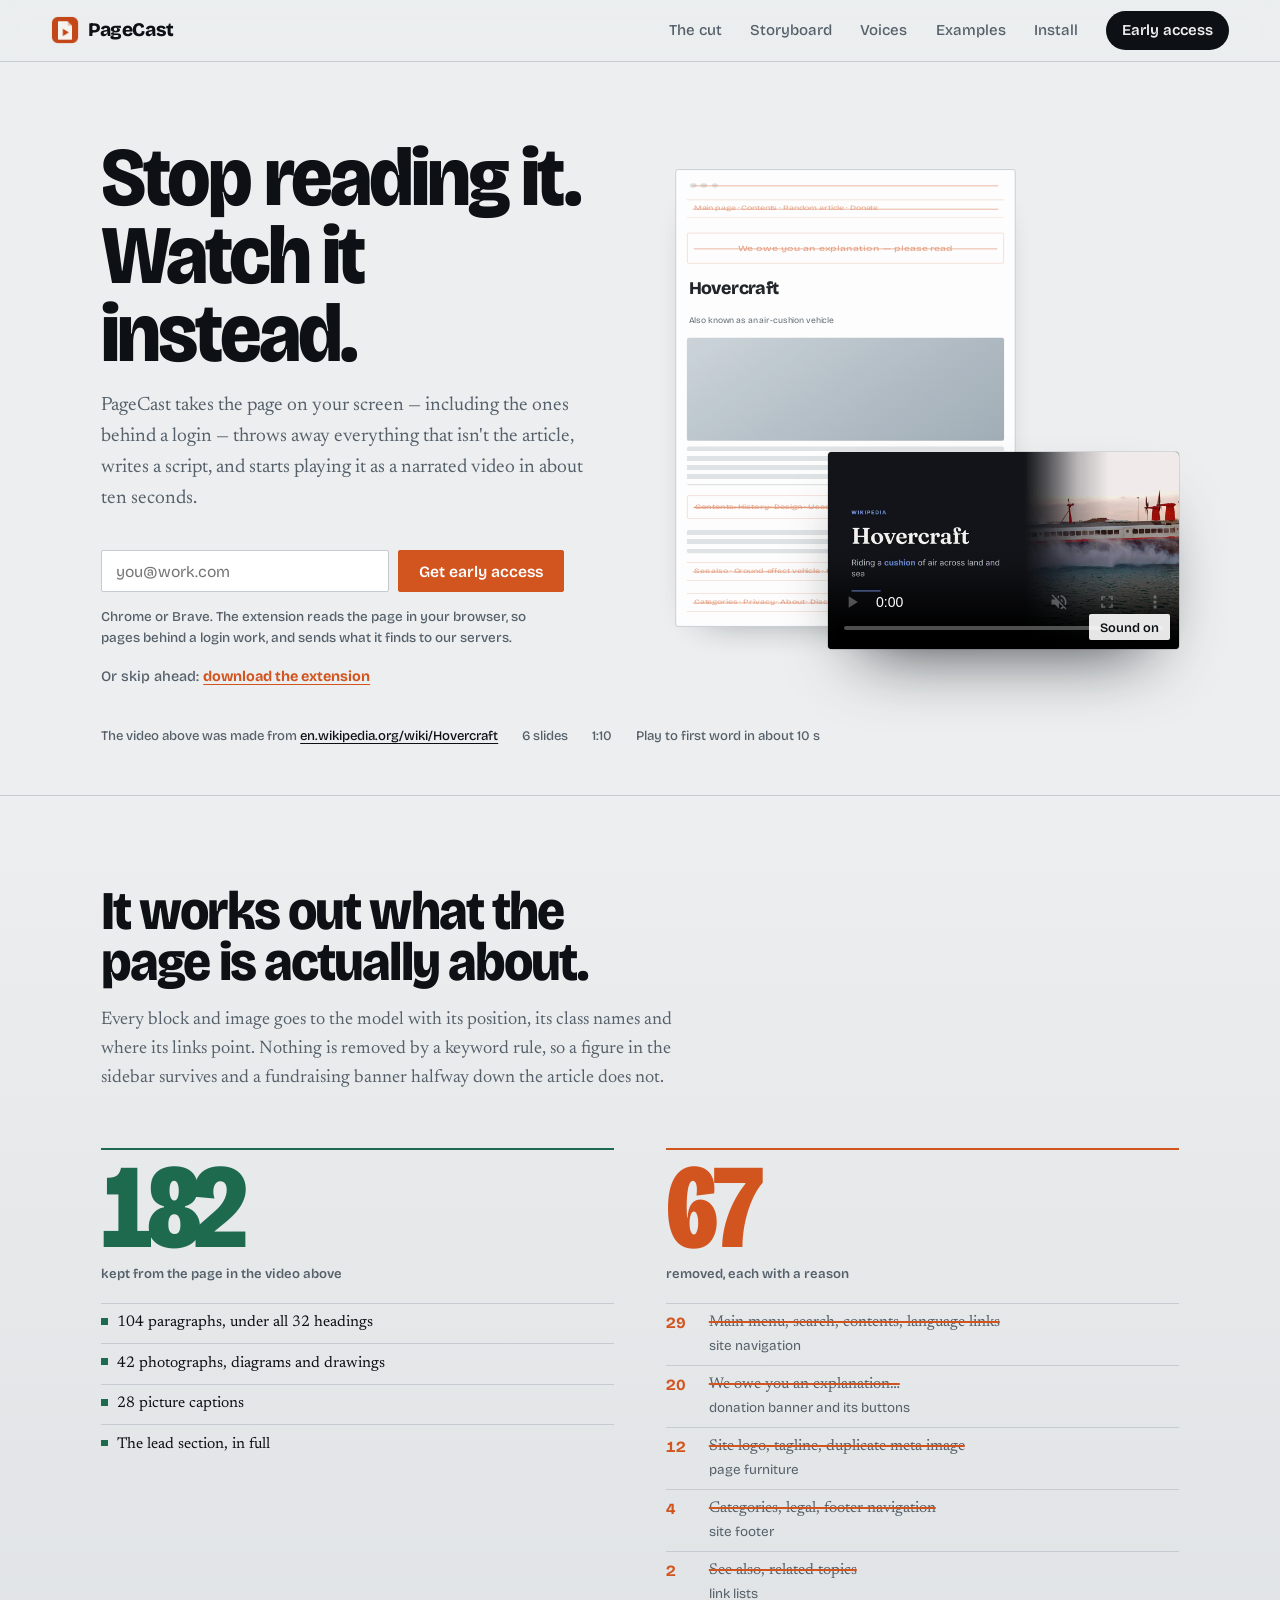
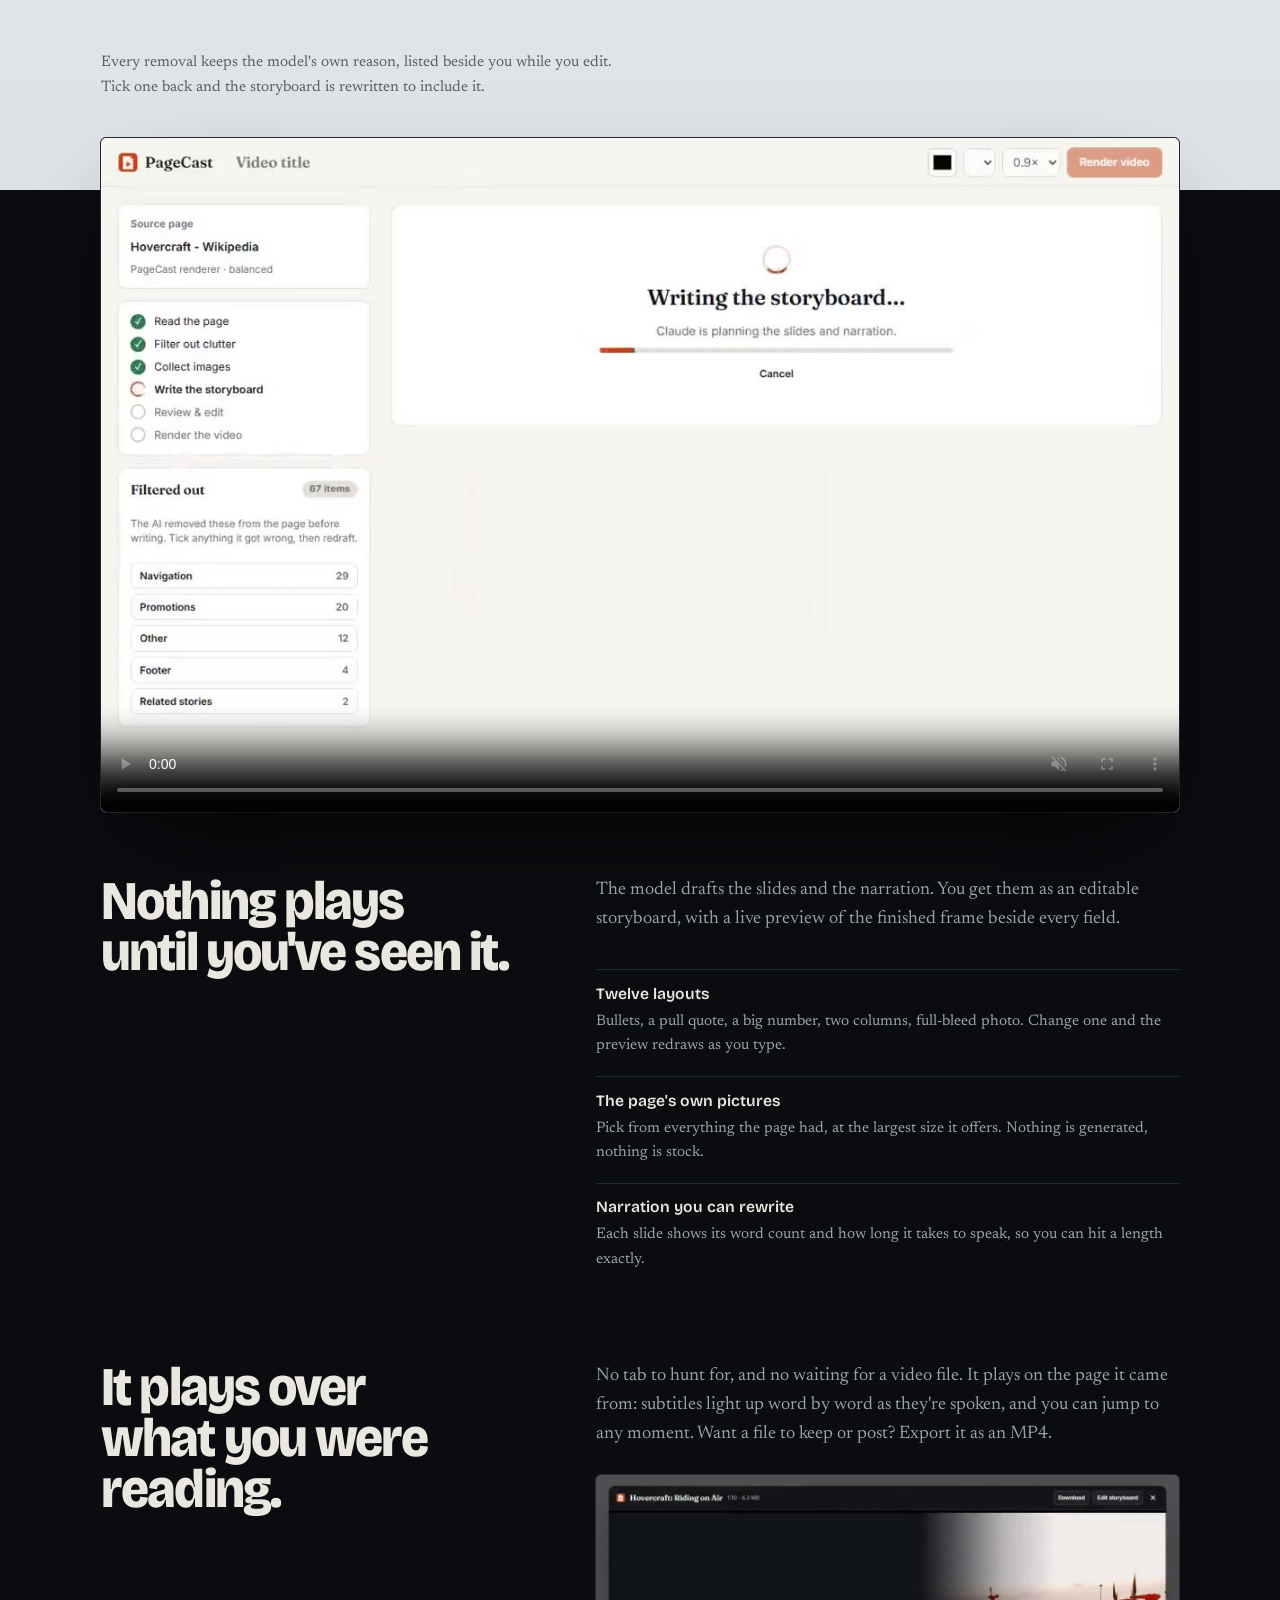
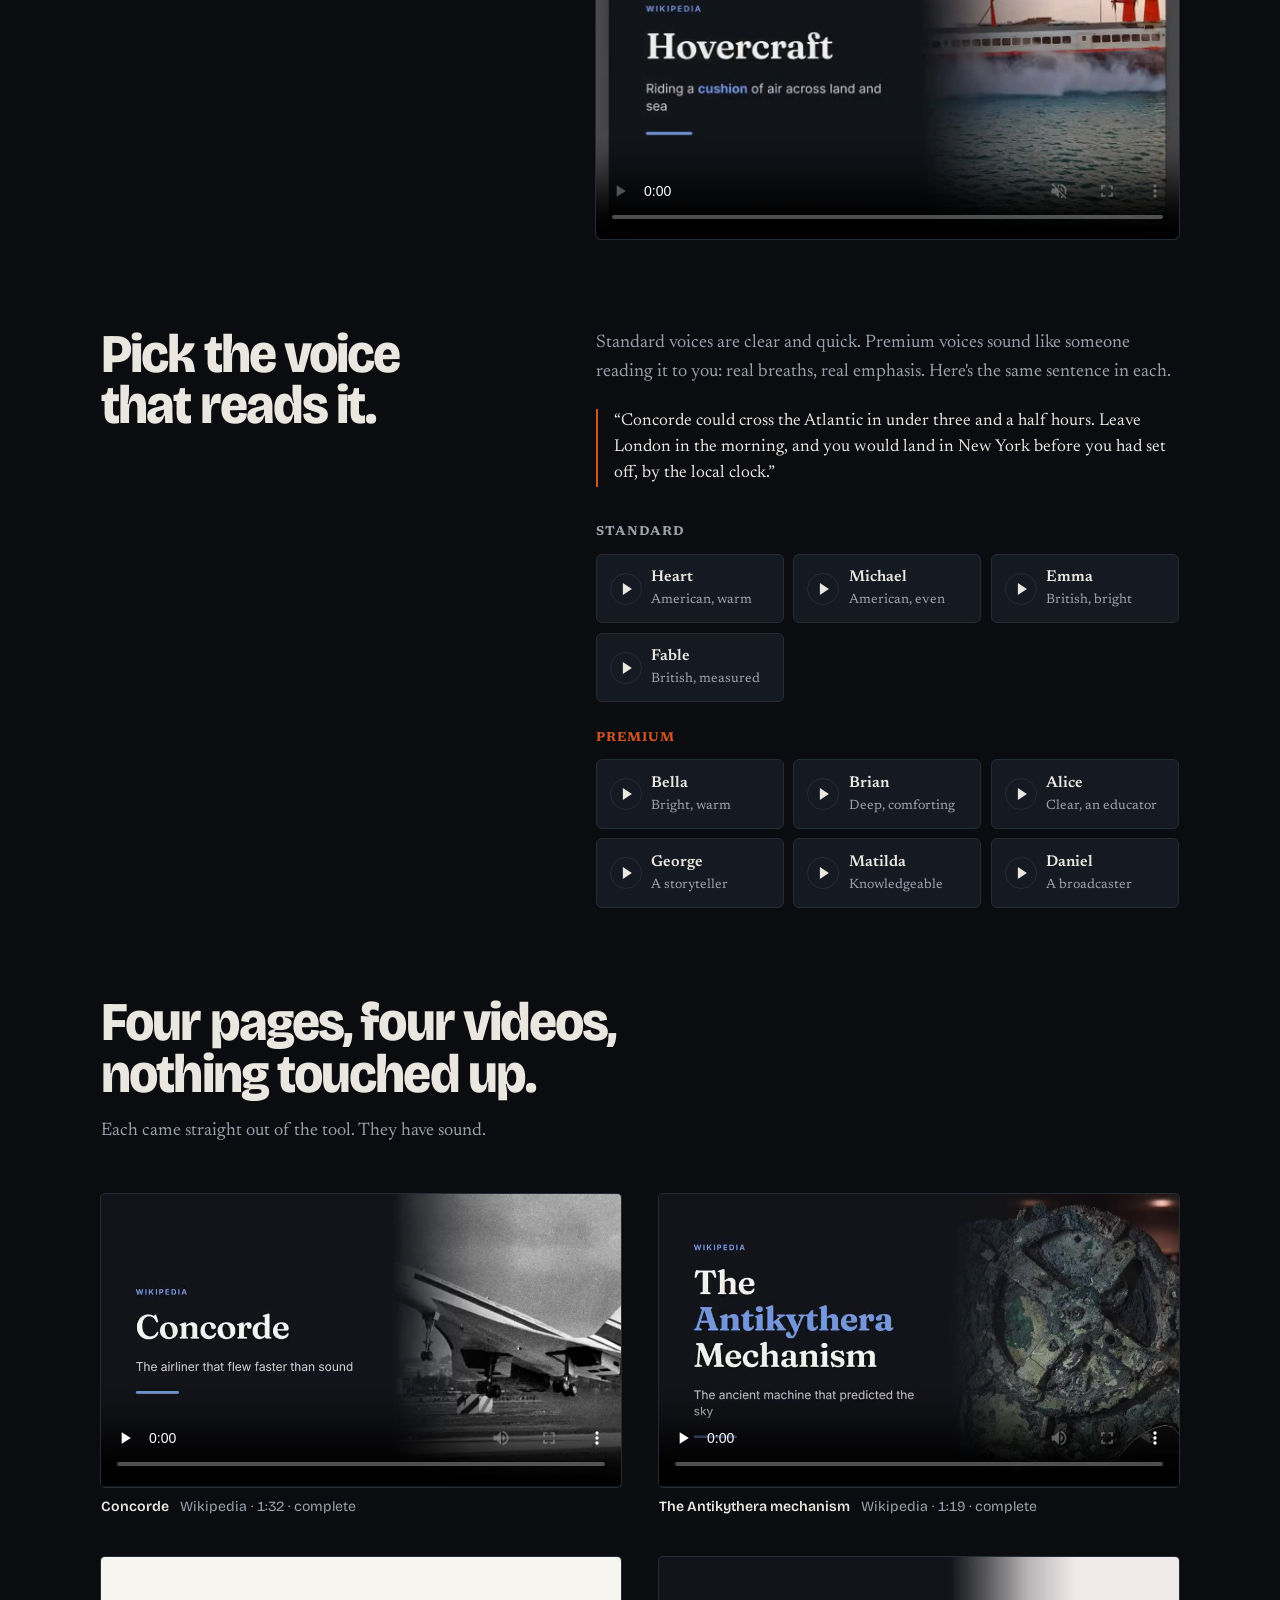
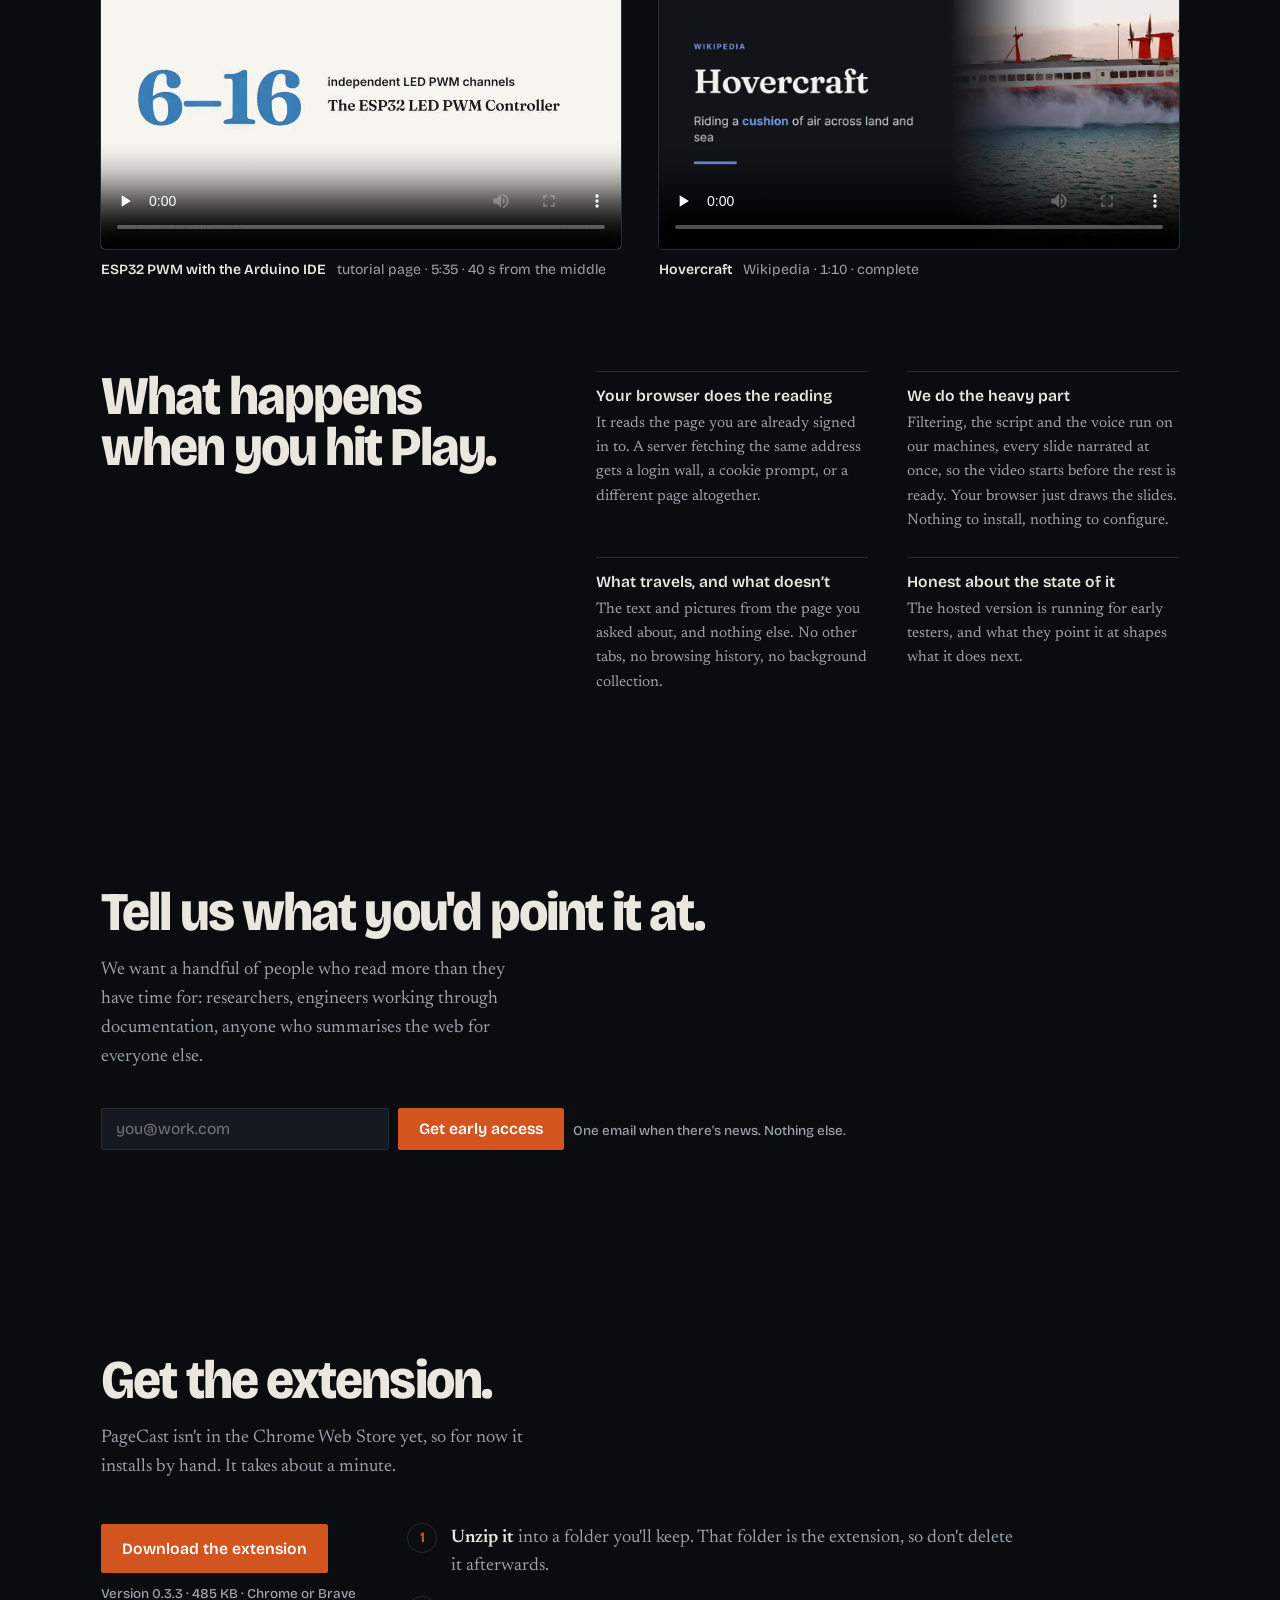
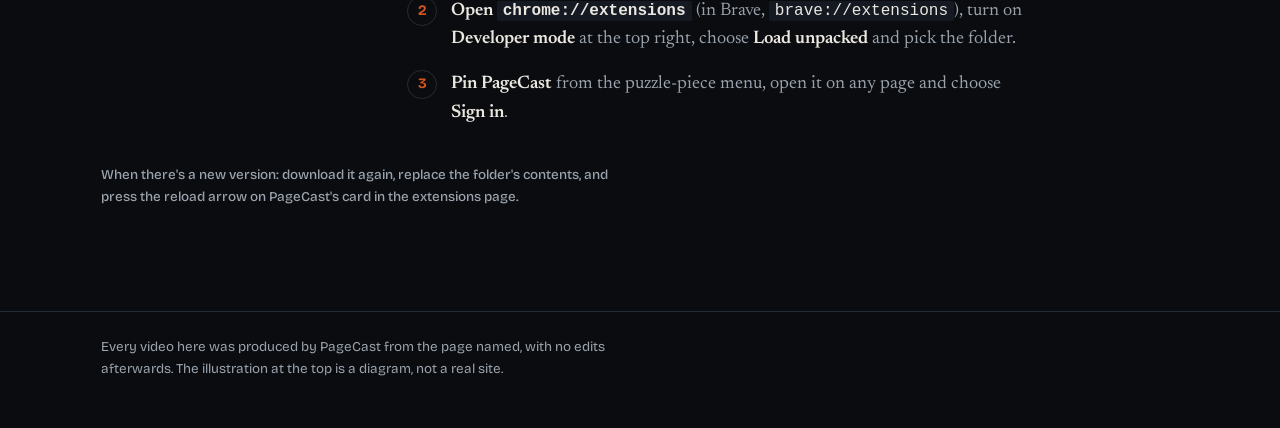
==== index.html @ 342acdf1 "Landing page: extension 0.3.3 (plans) Co-Authored-By: Claude Opus 5.5 <noreply@anthropic.com>" ====
<!doctype html>
<html lang="en-GB">
<head>
<meta charset="utf-8">
<meta name="viewport" content="width=device-width, initial-scale=1">
<title>PageCast — the page you're reading, as a narrated video</title>
<meta name="description" content="A browser extension that turns the page you're reading into a narrated slideshow video. It cuts the ads and menus, writes the script, and plays it as a narrated video in seconds.">
<meta property="og:title" content="PageCast — the page you're reading, as a narrated video">
<meta property="og:description" content="Cuts the ads and menus, writes the script, plays it as a narrated video in seconds.">
<meta property="og:image" content="media/poster-hovercraft.jpg">
<meta property="og:type" content="website">
<link rel="icon" href="media/icon.png">
<link rel="preconnect" href="https://fonts.googleapis.com">
<link rel="preconnect" href="https://fonts.gstatic.com" crossorigin>
<link href="https://fonts.googleapis.com/css2?family=Bricolage+Grotesque:opsz,wdth,wght@12..96,75..100,400..800&family=Newsreader:ital,opsz,wght@0,6..72,400..600;1,6..72,400&display=swap" rel="stylesheet">
<link rel="stylesheet" href="styles.css">
</head>
<body>

<header class="masthead">
  <a class="wordmark" href="#top"><img src="media/icon.png" alt="" width="28" height="28">PageCast</a>
  <nav>
    <a href="#cut">The cut</a>
    <a href="#storyboard">Storyboard</a>
    <a href="#voices">Voices</a>
    <a href="#examples">Examples</a>
    <a href="#install">Install</a>
    <a class="pill" href="#access">Early access</a>
  </nav>
</header>

<main id="top">

  <!-- ══════════════════════════════════ hero: the page becomes the video -->
  <section class="hero">
    <div class="wrap hero-grid">
      <div class="hero-copy">
        <h1>Stop reading it.<br>Watch it instead.</h1>
        <p class="lede">PageCast takes the page on your screen — including the ones behind a login — throws away everything that isn't the article, writes a script, and starts playing it as a narrated video in about ten seconds.</p>
        <form class="signup" id="signup" data-endpoint="" data-contact="">
          <label for="email">Email</label>
          <input id="email" name="email" type="email" required autocomplete="email" placeholder="you@work.com" spellcheck="false">
          <button class="btn primary" type="submit">Get early access</button>
          <p class="note" id="signupNote" role="status">Chrome or Brave. The extension reads the page in your browser, so pages behind a login work, and sends what it finds to our servers.</p>
        </form>
        <p class="skip">Or skip ahead: <a href="#install">download the extension</a></p>
      </div>

      <div class="stage" id="stage">
        <!-- a diagram of a page being cut down; not a screenshot of any real site -->
        <div class="sheet" id="sheet" aria-hidden="true">
          <div class="blk bar" data-fate="cut"><i></i><i></i><i></i></div>
          <div class="blk strip" data-fate="cut">Main page · Contents · Random article · Donate</div>
          <div class="blk appeal" data-fate="cut">We owe you an explanation — please read</div>
          <div class="blk head" data-fate="keep">Hovercraft</div>
          <div class="blk byline" data-fate="keep">Also known as an air-cushion vehicle</div>
          <div class="blk photo" data-fate="keep"></div>
          <div class="blk para" data-fate="keep"></div>
          <div class="blk toc" data-fate="cut">Contents: History · Design · Uses · See also</div>
          <div class="blk para short" data-fate="keep"></div>
          <div class="blk related" data-fate="cut">See also · Ground-effect vehicle · Hydrofoil</div>
          <div class="blk foot" data-fate="cut">Categories · Privacy · About · Disclaimers</div>
        </div>

        <figure class="screen" id="screen">
          <video id="heroVideo" src="media/hovercraft.mp4" poster="media/poster-hovercraft.jpg" playsinline muted loop preload="metadata">
            <track kind="captions" src="media/hovercraft.vtt" srclang="en" label="English">
          </video>
          <button type="button" id="soundBtn" class="btn sound" aria-pressed="false">Sound on</button>
        </figure>
      </div>
    </div>

    <p class="provenance wrap">
      <span>The video above was made from <a href="https://en.wikipedia.org/wiki/Hovercraft" rel="noopener">en.wikipedia.org/wiki/Hovercraft</a></span>
      <span>6 slides</span><span>1:10</span><span>Play to first word in about 10 s</span>
    </p>
  </section>

  <!-- ══════════════════════════════════ the cut -->
  <section class="cut-section" id="cut">
    <div class="wrap">
      <div class="cut-head">
        <h2>It works out what the page is actually about.</h2>
        <p class="lede">Every block and image goes to the model with its position, its class names and where its links point. Nothing is removed by a keyword rule, so a figure in the sidebar survives and a fundraising banner halfway down the article does not.</p>
      </div>

      <div class="ledger">
        <div class="side keep">
          <p class="count">182</p>
          <p class="side-label">kept from the page in the video above</p>
          <ul>
            <li>104 paragraphs, under all 32 headings</li>
            <li>42 photographs, diagrams and drawings</li>
            <li>28 picture captions</li>
            <li>The lead section, in full</li>
          </ul>
        </div>
        <div class="side cut">
          <p class="count">67</p>
          <p class="side-label">removed, each with a reason</p>
          <ul class="reasons">
            <li><b>29</b><s>Main menu, search, contents, language links</s><em>site navigation</em></li>
            <li><b>20</b><s>We owe you an explanation…</s><em>donation banner and its buttons</em></li>
            <li><b>12</b><s>Site logo, tagline, duplicate meta image</s><em>page furniture</em></li>
            <li><b>4</b><s>Categories, legal, footer navigation</s><em>site footer</em></li>
            <li><b>2</b><s>See also, related topics</s><em>link lists</em></li>
          </ul>
        </div>
      </div>
      <p class="aside">Every removal keeps the model's own reason, listed beside you while you edit. Tick one back and the storyboard is rewritten to include it.</p>
    </div>
  </section>

  <!-- ══════════════════════════════════ into the dark: storyboard -->
  <section class="film first" id="storyboard">
    <div class="wrap">
      <figure class="bridge">
        <video src="media/demo-editor.mp4" poster="media/poster-editor.jpg" playsinline muted loop preload="none" controls></video>
      </figure>
      <div class="split">
        <h2>Nothing plays<br>until you've seen it.</h2>
        <div class="split-body">
          <p class="lede">The model drafts the slides and the narration. You get them as an editable storyboard, with a live preview of the finished frame beside every field.</p>
          <dl class="points">
            <div><dt>Twelve layouts</dt><dd>Bullets, a pull quote, a big number, two columns, full-bleed photo. Change one and the preview redraws as you type.</dd></div>
            <div><dt>The page's own pictures</dt><dd>Pick from everything the page had, at the largest size it offers. Nothing is generated, nothing is stock.</dd></div>
            <div><dt>Narration you can rewrite</dt><dd>Each slide shows its word count and how long it takes to speak, so you can hit a length exactly.</dd></div>
          </dl>
        </div>
      </div>
    </div>
  </section>

  <!-- ══════════════════════════════════ delivery -->
  <section class="film" id="delivery">
    <div class="wrap split">
      <h2>It plays over<br>what you were reading.</h2>
      <div class="split-body">
        <p class="lede">No tab to hunt for, and no waiting for a video file. It plays on the page it came from: subtitles light up word by word as they're spoken, and you can jump to any moment. Want a file to keep or post? Export it as an MP4.</p>
        <figure class="plain">
          <video src="media/demo-modal.mp4" poster="media/poster-modal.jpg" playsinline muted loop preload="none" controls></video>
        </figure>
      </div>
    </div>
  </section>

  <!-- ══════════════════════════════════ voices -->
  <section class="film" id="voices">
    <div class="wrap split">
      <h2>Pick the voice<br>that reads it.</h2>
      <div class="split-body">
        <p class="lede">Standard voices are clear and quick. Premium voices sound like someone reading it to you: real breaths, real emphasis. Here's the same sentence in each.</p>
        <blockquote class="voice-line">“Concorde could cross the Atlantic in under three and a half hours. Leave London in the morning, and you would land in New York before you had set off, by the local clock.”</blockquote>
        <div class="voice-groups">
          <div class="voice-group">
            <h3>Standard</h3>
            <div class="voice-list">
              <button type="button" class="voice" data-src="media/voices/standard-heart.mp3" aria-pressed="false"><span class="v-icon" aria-hidden="true"></span><b>Heart</b><span>American, warm</span></button>
              <button type="button" class="voice" data-src="media/voices/standard-michael.mp3" aria-pressed="false"><span class="v-icon" aria-hidden="true"></span><b>Michael</b><span>American, even</span></button>
              <button type="button" class="voice" data-src="media/voices/standard-emma.mp3" aria-pressed="false"><span class="v-icon" aria-hidden="true"></span><b>Emma</b><span>British, bright</span></button>
              <button type="button" class="voice" data-src="media/voices/standard-fable.mp3" aria-pressed="false"><span class="v-icon" aria-hidden="true"></span><b>Fable</b><span>British, measured</span></button>
            </div>
          </div>
          <div class="voice-group premium">
            <h3>Premium</h3>
            <div class="voice-list">
              <button type="button" class="voice" data-src="media/voices/premium-bella.mp3" aria-pressed="false"><span class="v-icon" aria-hidden="true"></span><b>Bella</b><span>Bright, warm</span></button>
              <button type="button" class="voice" data-src="media/voices/premium-brian.mp3" aria-pressed="false"><span class="v-icon" aria-hidden="true"></span><b>Brian</b><span>Deep, comforting</span></button>
              <button type="button" class="voice" data-src="media/voices/premium-alice.mp3" aria-pressed="false"><span class="v-icon" aria-hidden="true"></span><b>Alice</b><span>Clear, an educator</span></button>
              <button type="button" class="voice" data-src="media/voices/premium-george.mp3" aria-pressed="false"><span class="v-icon" aria-hidden="true"></span><b>George</b><span>A storyteller</span></button>
              <button type="button" class="voice" data-src="media/voices/premium-matilda.mp3" aria-pressed="false"><span class="v-icon" aria-hidden="true"></span><b>Matilda</b><span>Knowledgeable</span></button>
              <button type="button" class="voice" data-src="media/voices/premium-daniel.mp3" aria-pressed="false"><span class="v-icon" aria-hidden="true"></span><b>Daniel</b><span>A broadcaster</span></button>
            </div>
          </div>
        </div>
      </div>
    </div>
  </section>

  <!-- ══════════════════════════════════ examples -->
  <section class="film" id="examples">
    <div class="wrap">
      <h2 class="wide">Four pages, four videos, nothing touched up.</h2>
      <p class="lede">Each came straight out of the tool. They have sound.</p>
      <div class="gallery">
        <figure>
          <video src="media/example-concorde.mp4" poster="media/poster-concorde.jpg" playsinline preload="none" controls>
            <track kind="captions" src="media/example-concorde.vtt" srclang="en" label="English">
          </video>
          <figcaption><b>Concorde</b><span>Wikipedia · 1:32 · complete</span></figcaption>
        </figure>
        <figure>
          <video src="media/example-antikythera.mp4" poster="media/poster-antikythera.jpg" playsinline preload="none" controls>
            <track kind="captions" src="media/example-antikythera.vtt" srclang="en" label="English">
          </video>
          <figcaption><b>The Antikythera mechanism</b><span>Wikipedia · 1:19 · complete</span></figcaption>
        </figure>
        <figure>
          <video src="media/example-esp32.mp4" poster="media/poster-esp32.jpg" playsinline preload="none" controls></video>
          <figcaption><b>ESP32 PWM with the Arduino IDE</b><span>tutorial page · 5:35 · 40 s from the middle</span></figcaption>
        </figure>
        <figure>
          <video src="media/hovercraft.mp4" poster="media/poster-hovercraft.jpg" playsinline preload="none" controls>
            <track kind="captions" src="media/hovercraft.vtt" srclang="en" label="English">
          </video>
          <figcaption><b>Hovercraft</b><span>Wikipedia · 1:10 · complete</span></figcaption>
        </figure>
      </div>
    </div>
  </section>

  <!-- ══════════════════════════════════ how it runs -->
  <section class="film" id="runs">
    <div class="wrap split">
      <h2>What happens<br>when you hit Play.</h2>
      <div class="split-body">
        <dl class="points two">
          <div><dt>Your browser does the reading</dt><dd>It reads the page you are already signed in to. A server fetching the same address gets a login wall, a cookie prompt, or a different page altogether.</dd></div>
          <div><dt>We do the heavy part</dt><dd>Filtering, the script and the voice run on our machines, every slide narrated at once, so the video starts before the rest is ready. Your browser just draws the slides. Nothing to install, nothing to configure.</dd></div>
          <div><dt>What travels, and what doesn’t</dt><dd>The text and pictures from the page you asked about, and nothing else. No other tabs, no browsing history, no background collection.</dd></div>
          <div><dt>Honest about the state of it</dt><dd>The hosted version is running for early testers, and what they point it at shapes what it does next.</dd></div>
        </dl>
      </div>
    </div>
  </section>

  <!-- ══════════════════════════════════ access -->
  <section class="film close" id="access">
    <div class="wrap">
      <h2 class="wide">Tell us what you'd point it at.</h2>
      <p class="lede">We want a handful of people who read more than they have time for: researchers, engineers working through documentation, anyone who summarises the web for everyone else.</p>
      <form class="signup" data-endpoint="" data-contact="">
        <label for="email2">Email</label>
        <input id="email2" name="email" type="email" required autocomplete="email" placeholder="you@work.com" spellcheck="false">
        <button class="btn primary" type="submit">Get early access</button>
        <p class="note" role="status">One email when there's news. Nothing else.</p>
      </form>
    </div>
  </section>

  <!-- ══════════════════════════════════ install -->
  <section class="film close install" id="install">
    <div class="wrap">
      <h2 class="wide">Get the extension.</h2>
      <p class="lede">PageCast isn't in the Chrome Web Store yet, so for now it installs by hand. It takes about a minute.</p>
      <div class="install-grid">
        <div class="download">
          <a class="btn primary" href="download/pagecast-extension.zip" download>Download the extension</a>
          <p class="note">Version 0.3.3 · 485 KB · Chrome or Brave</p>
        </div>
        <ol class="steps">
          <li><b>Unzip it</b> into a folder you'll keep. That folder is the extension, so don't delete it afterwards.</li>
          <li><b>Open <code>chrome://extensions</code></b> (in Brave, <code>brave://extensions</code>), turn on <b>Developer mode</b> at the top right, choose <b>Load unpacked</b> and pick the folder.</li>
          <li><b>Pin PageCast</b> from the puzzle-piece menu, open it on any page and choose <b>Sign in</b>.</li>
        </ol>
      </div>
      <p class="note">When there's a new version: download it again, replace the folder's contents, and press the reload arrow on PageCast's card in the extensions page.</p>
    </div>
  </section>
</main>

<footer>
  <div class="wrap">
    <p>Every video here was produced by PageCast from the page named, with no edits afterwards. The illustration at the top is a diagram, not a real site.</p>
  </div>
</footer>

<script src="site.js"></script>
</body>
</html>
---- styles.css ----
/* PageCast landing page.

   The page travels the way the product does: it begins as something you read
   (paper, serif body text) and ends as something you watch (film black, video
   glowing). The hero performs the cut rather than describing it.

   Type: Bricolage Grotesque for display against Newsreader for reading — a sans
   headline over a serif body, the inverse of the usual pairing. */

:root {
  --paper: #eceeef;
  --paper-deep: #dfe2e4;
  --ink: #0d1014;
  --ink-soft: #55606a;
  --rule: #c5cbd0;

  --film: #0a0c0f;
  --film-soft: #141922;
  --bone: #eae7e0;
  --bone-soft: #9aa3ad;
  --film-rule: #242c36;

  --ember: #d2541f;
  --keep: #1d6a4f;

  --wrap: 1180px;
  --pad: clamp(1.1rem, 4vw, 3.2rem);
  --measure: 58ch;

  --sans: 'Bricolage Grotesque', 'Helvetica Neue', Arial, sans-serif;
  --serif: 'Newsreader', Georgia, 'Times New Roman', serif;
  color-scheme: only light; /* opt out of browser "force dark mode", which inverted the artwork */
}

*, *::before, *::after { box-sizing: border-box; }
html { -webkit-text-size-adjust: 100%; scroll-behavior: smooth; }
@media (prefers-reduced-motion: reduce) {
  html { scroll-behavior: auto; }
  *, *::before, *::after { animation-duration: .001ms !important; transition-duration: .001ms !important; }
}

body {
  margin: 0;
  background: var(--paper);
  color: var(--ink);
  font-family: var(--serif);
  font-optical-sizing: auto;
  font-size: clamp(1.02rem, .98rem + .22vw, 1.14rem);
  line-height: 1.6;
  -webkit-font-smoothing: antialiased;
}

a { color: inherit; text-underline-offset: .2em; text-decoration-thickness: from-font; }
img, video { display: block; max-width: 100%; }
:focus-visible { outline: 2.5px solid var(--ember); outline-offset: 3px; }
.wrap { max-width: var(--wrap); margin: 0 auto; padding-inline: var(--pad); }

h1, h2, .count, .btn, .masthead, .points dt, .side-label, .provenance, figcaption, .note, .signup input, .blk {
  font-family: var(--sans);
}
h1, h2 {
  margin: 0;
  font-weight: 800;
  font-variation-settings: 'wdth' 92;
  letter-spacing: -.035em;
  line-height: .94;
  text-wrap: balance;
}
h1 { font-size: clamp(2.7rem, 1.4rem + 5.4vw, 5.2rem); }
h2 { font-size: clamp(2rem, 1.2rem + 3.1vw, 3.4rem); }
h2.wide { max-width: 20ch; }
.lede { max-width: var(--measure); margin: 1.1rem 0 0; color: var(--ink-soft); }
.film .lede { color: var(--bone-soft); }

/* ── masthead ─────────────────────────────────────────────── */
.masthead {
  position: sticky; top: 0; z-index: 20;
  display: flex; align-items: center; justify-content: space-between; gap: 1rem;
  padding: .7rem var(--pad);
  background: color-mix(in srgb, var(--paper) 90%, transparent);
  backdrop-filter: blur(12px);
  border-bottom: 1px solid var(--rule);
}
.wordmark { display: inline-flex; align-items: center; gap: .55rem; font-weight: 800; font-size: 1.2rem; letter-spacing: -.02em; text-decoration: none; }
.wordmark img { border-radius: 7px; }
.masthead nav { display: flex; align-items: center; gap: clamp(.8rem, 2.2vw, 1.8rem); font-size: .94rem; font-weight: 500; }
.masthead nav a { text-decoration: none; color: var(--ink-soft); }
.masthead nav a:hover { color: var(--ink); }
.masthead .pill { background: var(--ink); color: var(--paper); padding: .45rem 1rem; border-radius: 999px; font-weight: 600; }
.masthead .pill:hover { background: var(--ember); color: #fff; }
@media (max-width: 640px) { .masthead nav a:not(.pill) { display: none; } }

/* ── hero ─────────────────────────────────────────────────── */
.hero { padding-block: clamp(2.6rem, 6vw, 5rem) clamp(2rem, 4vw, 3rem); }
.hero-grid { display: grid; grid-template-columns: minmax(0, 1.02fr) minmax(0, 1fr); gap: clamp(2rem, 5vw, 4.5rem); align-items: center; }
@media (max-width: 900px) { .hero-grid { grid-template-columns: 1fr; } }
.hero-copy .lede { font-size: 1.06em; }

/* the cut, performed: a page diagram that loses its furniture, then the video */
.stage { position: relative; width: 100%; aspect-ratio: 1 / 1; }
.sheet {
  position: absolute; inset: 0 30% 6% 0;
  background: #fff; border: 1px solid var(--rule); border-radius: 3px;
  padding: .7rem; display: flex; flex-direction: column; gap: .4rem;
  box-shadow: 0 18px 40px -30px rgba(9, 15, 17, .6);
  transition: transform .9s cubic-bezier(.2, .7, .2, 1), opacity .9s ease;
  font-size: .68rem; color: var(--ink-soft);
  overflow: hidden;
}
.blk { border-radius: 2px; padding: .28rem .45rem; background: var(--paper-deep); transition: opacity .55s ease, transform .55s ease, color .4s ease; }
.blk.bar { display: flex; gap: .3rem; background: none; padding: .1rem .2rem; }
.blk.bar i { width: .4rem; height: .4rem; border-radius: 50%; background: var(--rule); }
.blk.strip, .blk.foot, .blk.related { background: none; border-block: 1px solid var(--rule); border-radius: 0; font-size: .57rem; }
.blk.appeal { background: #f6ece1; border: 1px solid #e3cdb4; text-align: center; padding-block: .75rem; letter-spacing: .01em; }
.blk.toc { background: #eaeef2; border: 1px solid var(--rule); font-size: .58rem; padding-block: .5rem; }
.blk.head { background: none; font-size: 1.15rem; font-weight: 800; line-height: 1.04; color: var(--ink); letter-spacing: -.025em; padding-inline: .1rem; }
.blk.byline { background: none; padding-inline: .1rem; font-size: .55rem; }
.blk.photo { flex: 1 1 4.5rem; min-height: 3rem; background: linear-gradient(145deg, #c9d2d8, #aab6bf 60%, #9aa7b1); border-radius: 2px; }
.blk.para { background: none; padding-inline: .1rem; min-height: 2.5rem;
  background-image: repeating-linear-gradient(to bottom, var(--paper-deep) 0 .32rem, transparent .32rem .6rem); }
.blk.para.short { min-height: 1.5rem; }

.blk[data-fate="cut"] { position: relative; }
.blk[data-fate="cut"]::after {
  content: ''; position: absolute; left: .35rem; right: .35rem; top: 50%;
  height: 1.5px; background: var(--ember); transform: scaleX(0); transform-origin: left;
  transition: transform .45s ease;
}
.sheet.cut .blk[data-fate="cut"] {
  opacity: .62; transform: scaleY(.74);
  color: var(--ember); background-color: transparent; background-image: none;
  border-color: color-mix(in srgb, var(--ember) 35%, transparent);
}
.sheet.cut .blk[data-fate="cut"]::after { transform: scaleX(1); }
.sheet.done { transform: translateX(-2%) scale(.97); opacity: .9; }

.screen {
  position: absolute; right: 0; bottom: 3%; width: 70%; margin: 0;
  aspect-ratio: 16 / 9; background: var(--film); border-radius: 4px; overflow: hidden;
  box-shadow: 0 34px 70px -34px rgba(9, 12, 17, .8), 0 0 0 1px rgba(13, 16, 20, .1);
  opacity: 0; transform: translateY(1.4rem) scale(.97);
  transition: opacity .7s ease, transform .7s cubic-bezier(.2, .7, .2, 1);
}
.screen.in { opacity: 1; transform: none; }
.screen video { width: 100%; height: 100%; object-fit: cover; }
.btn.sound {
  position: absolute; right: .55rem; bottom: .55rem;
  background: rgba(255, 255, 255, .9); border: 0; color: var(--ink);
  font-size: .8rem; padding: .35rem .7rem;
}
.btn.sound[aria-pressed="true"] { background: var(--ember); color: #fff; }
@media (min-width: 901px) { .stage { min-height: 25rem; } }
@media (max-width: 900px) { .stage { aspect-ratio: 5 / 4; } .screen { width: 76%; } }

.provenance {
  display: flex; flex-wrap: wrap; gap: .3rem 1.5rem;
  margin: clamp(1.4rem, 3vw, 2.4rem) auto 0;
  font-size: .82rem; color: var(--ink-soft); font-weight: 500;
}
.provenance a { color: var(--ink); }

/* ── buttons and signup ───────────────────────────────────── */
.btn {
  font-size: .98rem; font-weight: 600;
  border: 1px solid var(--ink); background: transparent; color: var(--ink);
  padding: .68rem 1.25rem; border-radius: 2px; cursor: pointer;
  transition: background .16s ease, color .16s ease, border-color .16s ease;
}
.btn.primary { background: var(--ember); border-color: var(--ember); color: #fff; }
.btn.primary:hover { background: var(--ink); border-color: var(--ink); }
.film .btn.primary:hover { background: var(--bone); color: var(--film); border-color: var(--bone); }

.signup { display: flex; flex-wrap: wrap; align-items: center; gap: .55rem; margin-top: clamp(1.6rem, 3vw, 2.2rem); }
.signup label { position: absolute; width: 1px; height: 1px; overflow: hidden; clip-path: inset(50%); }
.signup input {
  flex: 1 1 13rem; min-width: 11rem; max-width: 18rem;
  font-size: .98rem; padding: .68rem .85rem; border-radius: 2px;
  border: 1px solid var(--rule); background: #fff; color: var(--ink);
}
.film .signup input { background: var(--film-soft); border-color: var(--film-rule); color: var(--bone); }
.signup input:hover { border-color: var(--ink-soft); }
.signup .note { flex: 1 0 100%; margin: .35rem 0 0; font-size: .84rem; color: var(--ink-soft); max-width: 50ch; font-weight: 500; }
.film .signup .note { color: var(--bone-soft); }
.signup .note.error { color: var(--ember); }
.signup .note.ok { color: var(--keep); }
@media (max-width: 520px) { .signup input, .signup .btn { flex: 1 0 100%; } }

/* ── the cut, as data ─────────────────────────────────────── */
.cut-section { padding-block: clamp(3.4rem, 7vw, 6rem); border-top: 1px solid var(--rule); background: linear-gradient(to bottom, var(--paper), var(--paper-deep)); }
.cut-head { max-width: 46rem; margin-bottom: clamp(2.2rem, 5vw, 3.4rem); }
.ledger { display: grid; grid-template-columns: repeat(auto-fit, minmax(19rem, 1fr)); gap: clamp(1.8rem, 4vw, 3.4rem); }
.side { border-top: 2px solid currentColor; padding-top: .6rem; }
.side.keep { color: var(--keep); }
.side.cut { color: var(--ember); }
.count { margin: 0; font-weight: 800; font-variation-settings: 'wdth' 78; font-size: clamp(4rem, 2rem + 7vw, 7.5rem); line-height: .8; letter-spacing: -.055em; font-variant-numeric: tabular-nums; }
.side-label { margin: .55rem 0 1.1rem; font-size: .82rem; font-weight: 600; color: var(--ink-soft); }
.side ul { list-style: none; margin: 0; padding: 0; color: var(--ink); }
.side li { padding: .46rem 0; border-top: 1px solid var(--rule); font-size: .97rem; }
.side.keep li::before { content: ''; display: inline-block; width: .42rem; height: .42rem; margin-right: .55rem; background: var(--keep); vertical-align: .1em; }
.reasons li { display: grid; grid-template-columns: 2.2rem minmax(0, 1fr); gap: 0 .5rem; }
.reasons b { font-family: var(--sans); font-weight: 700; color: var(--ember); font-variant-numeric: tabular-nums; }
.reasons s { color: var(--ink-soft); text-decoration-color: var(--ember); text-decoration-thickness: 1.5px; }
.reasons em { grid-column: 2; font-style: normal; font-size: .84rem; color: var(--ink-soft); font-family: var(--sans); }
.aside { max-width: var(--measure); color: var(--ink-soft); font-size: .95rem; margin: clamp(1.6rem, 3vw, 2.4rem) 0 0; }

/* ── film half ────────────────────────────────────────────── */
.film { background: var(--film); color: var(--bone); padding-block: clamp(3.4rem, 7vw, 6rem); }
.film + .film { padding-top: 0; }
.film.first { padding-top: clamp(4.5rem, 9vw, 8rem); }
.film h2 { color: var(--bone); }

/* the storyboard video straddles the line between reading and watching */
.bridge {
  margin: calc(-1 * clamp(7rem, 13vw, 12rem)) 0 clamp(2.4rem, 5vw, 4rem);
  border-radius: 5px; overflow: hidden; background: var(--film-soft);
  box-shadow: 0 40px 90px -40px rgba(0, 0, 0, .9), 0 0 0 1px var(--film-rule);
}
.bridge video, .plain video { width: 100%; aspect-ratio: 1200 / 750; background: var(--film-soft); }
.plain { margin: 1.6rem 0 0; border-radius: 5px; overflow: hidden; box-shadow: 0 0 0 1px var(--film-rule); }

.split { display: grid; grid-template-columns: minmax(0, .85fr) minmax(0, 1.15fr); gap: clamp(1.6rem, 5vw, 4rem); align-items: start; }
@media (max-width: 860px) { .split { grid-template-columns: 1fr; } }
.split-body > .lede:first-child { margin-top: 0; }

.points { margin: clamp(1.6rem, 3vw, 2.2rem) 0 0; display: grid; gap: 1.1rem; }
.points.two { grid-template-columns: repeat(auto-fit, minmax(17rem, 1fr)); gap: 1.5rem 2.4rem; margin-top: 0; }
.points > div { border-top: 1px solid var(--film-rule); padding-top: .65rem; }
.points dt { font-weight: 600; font-size: .98rem; }
.points dd { margin: .25rem 0 0; color: var(--bone-soft); font-size: .95rem; }

/* ── voices ───────────────────────────────────────────────── */
.voice-line { margin: 1.4rem 0 0; padding-left: 1rem; border-left: 2px solid var(--ember); font-family: var(--serif); font-size: 1.08rem; line-height: 1.5; color: var(--bone); max-width: var(--measure); }
.voice-groups { display: grid; gap: 1.6rem; margin-top: clamp(1.6rem, 3vw, 2.2rem); }
.voice-group h3 { margin: 0 0 .7rem; font-size: .8rem; font-weight: 700; letter-spacing: .08em; text-transform: uppercase; color: var(--bone-soft); }
.voice-group.premium h3 { color: var(--ember); }
.voice-list { display: grid; grid-template-columns: repeat(auto-fill, minmax(10.5rem, 1fr)); gap: .6rem; }
.voice {
  display: grid; grid-template-columns: 2rem minmax(0, 1fr); grid-template-rows: auto auto; align-items: center; gap: 0 .6rem;
  text-align: left; padding: .65rem .8rem; min-width: 0; cursor: pointer;
  background: var(--film-soft); color: var(--bone); border: 1px solid var(--film-rule); border-radius: 6px;
  font: inherit; transition: border-color .2s ease, background .2s ease;
}
.voice:hover { border-color: var(--bone-soft); }
.voice:focus-visible { outline: 2px solid var(--ember); outline-offset: 2px; }
.voice[aria-pressed="true"] { border-color: var(--ember); background: color-mix(in srgb, var(--ember) 14%, var(--film-soft)); }
.voice b { font-weight: 600; font-size: .98rem; }
.voice > span:last-child { grid-column: 2; color: var(--bone-soft); font-size: .84rem; overflow-wrap: anywhere; }
.v-icon { grid-row: 1 / 3; width: 2rem; height: 2rem; border-radius: 50%; border: 1px solid var(--film-rule); position: relative; }
.v-icon::before { content: ''; position: absolute; left: 50%; top: 50%; transform: translate(-35%, -50%); border-style: solid; border-width: .38rem 0 .38rem .6rem; border-color: transparent transparent transparent var(--bone); }
.voice[aria-pressed="true"] .v-icon { border-color: var(--ember); }
.voice[aria-pressed="true"] .v-icon::before { width: .62rem; height: .62rem; border: 0; background: var(--ember); transform: translate(-50%, -50%); border-radius: 1px; }

/* ── examples ─────────────────────────────────────────────── */
.gallery { display: grid; grid-template-columns: repeat(auto-fit, minmax(21rem, 1fr)); gap: clamp(1.4rem, 3vw, 2.4rem); margin-top: clamp(2rem, 4vw, 3rem); }
.gallery figure { margin: 0; }
.gallery video { width: 100%; aspect-ratio: 16 / 9; background: var(--film-soft); border-radius: 4px; box-shadow: 0 0 0 1px var(--film-rule); }
.gallery figcaption { display: flex; flex-wrap: wrap; gap: .1rem .7rem; align-items: baseline; margin-top: .6rem; font-size: .88rem; }
.gallery figcaption b { font-weight: 600; }
.gallery figcaption span { color: var(--bone-soft); font-variant-numeric: tabular-nums; }

/* ── install ──────────────────────────────────────────────── */
.skip { margin: .95rem 0 0; font-family: var(--sans); font-size: .9rem; font-weight: 500; color: var(--ink-soft); }
.skip a { color: var(--ember); font-weight: 700; text-underline-offset: 3px; }
.install-grid { display: grid; grid-template-columns: minmax(15rem, auto) 1fr; gap: clamp(1.6rem, 4vw, 3.6rem); align-items: start; margin-top: clamp(1.8rem, 3.4vw, 2.6rem); }
.download .btn { display: inline-block; text-decoration: none; }
.install .note { font-family: var(--sans); font-size: .84rem; font-weight: 500; color: var(--bone-soft); margin: .7rem 0 0; max-width: 60ch; }
.install > .wrap > .note { margin-top: clamp(1.8rem, 3vw, 2.4rem); }
.steps { margin: 0; padding: 0; list-style: none; counter-reset: step; display: grid; gap: 1.05rem; max-width: 62ch; }
.steps li { counter-increment: step; position: relative; padding-left: 2.7rem; color: var(--bone-soft); line-height: 1.55; }
.steps li::before {
  content: counter(step); position: absolute; left: 0; top: -.05rem; width: 1.85rem; height: 1.85rem;
  display: grid; place-items: center; border: 1px solid var(--film-rule); border-radius: 50%;
  font-family: var(--sans); font-weight: 700; font-size: .9rem; color: var(--ember);
}
.steps b { color: var(--bone); font-weight: 600; }
.install code { font-family: ui-monospace, Consolas, 'Courier New', monospace; font-size: .88em; background: var(--film-soft); color: var(--bone); padding: .08rem .38rem; border-radius: 2px; white-space: nowrap; }
@media (max-width: 760px) { .install-grid { grid-template-columns: 1fr; } }

/* ── close and footer ─────────────────────────────────────── */
.film.close { padding-block: clamp(4rem, 8vw, 7rem); }
.film.close .lede { max-width: 44ch; }
footer { background: var(--film); color: var(--bone-soft); font-size: .84rem; padding: 1.6rem 0 3rem; border-top: 1px solid var(--film-rule); }
footer p { max-width: var(--measure); margin: 0; font-family: var(--sans); }
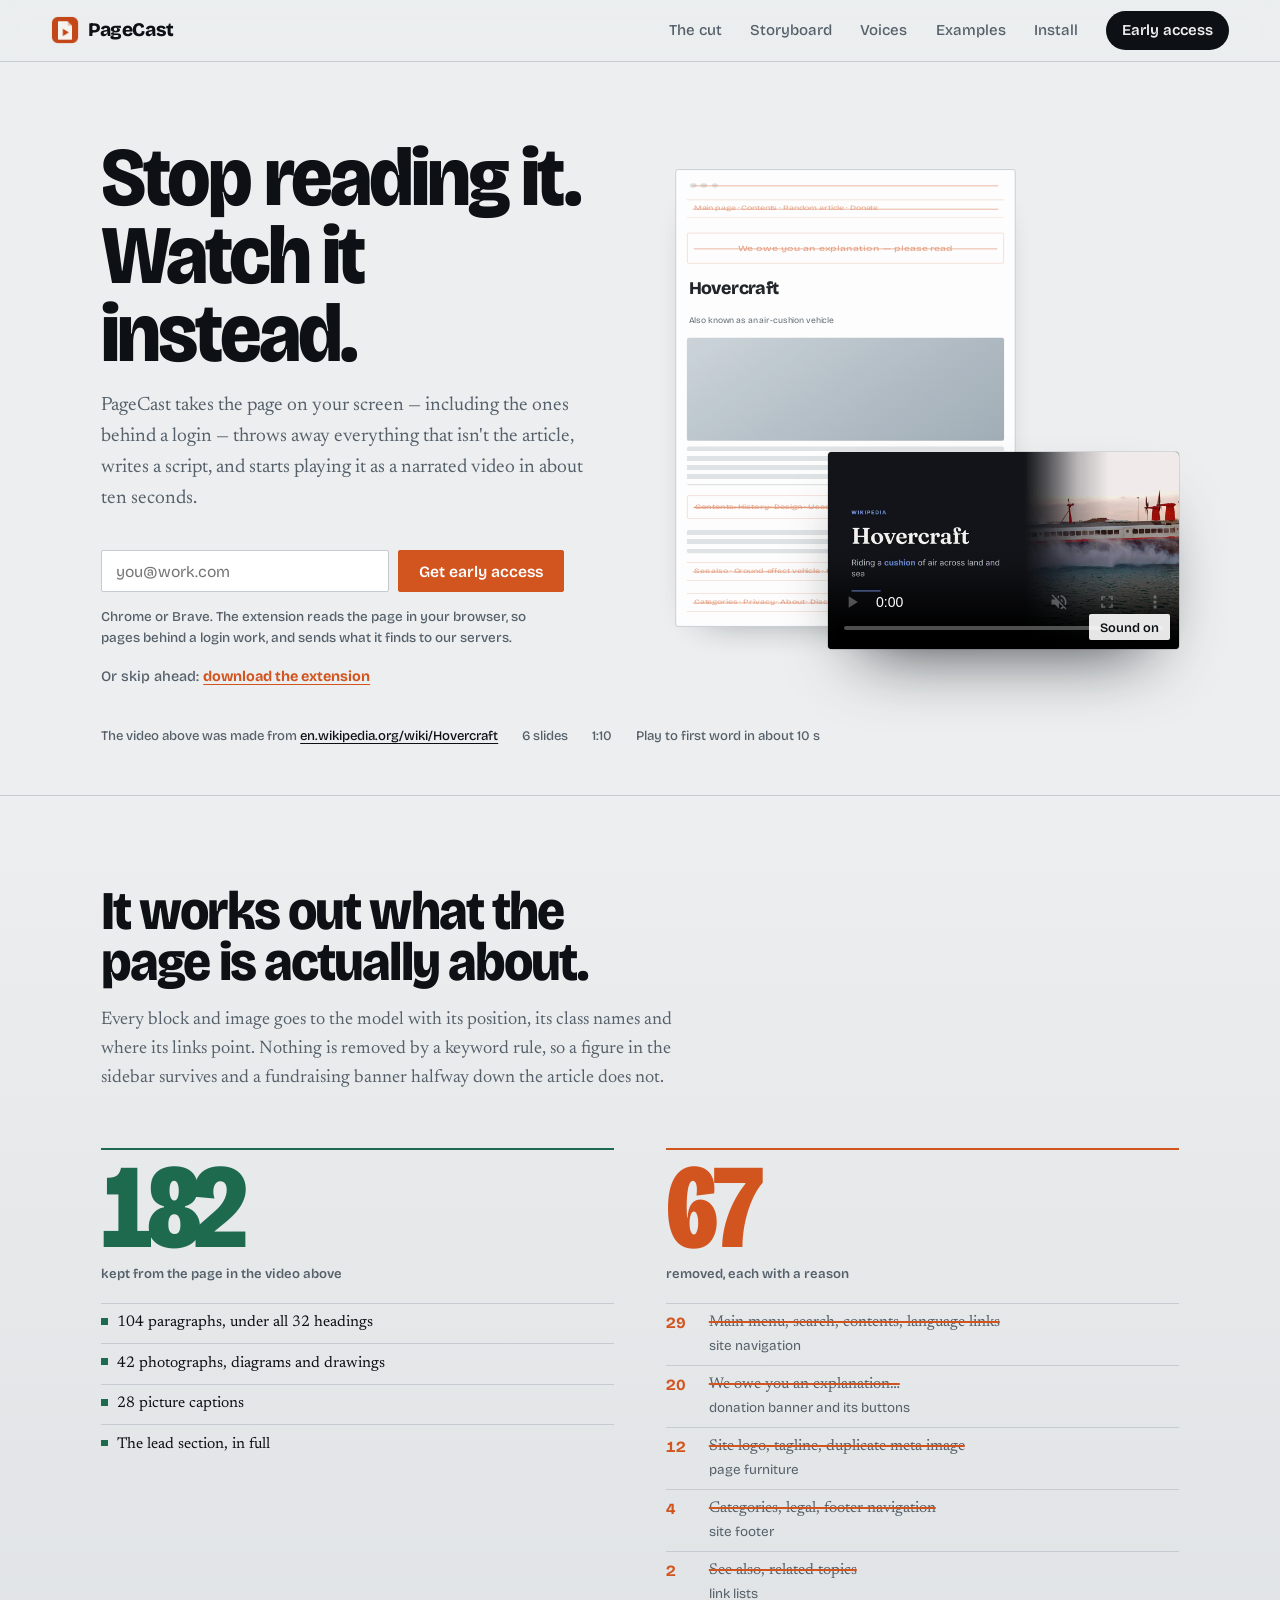
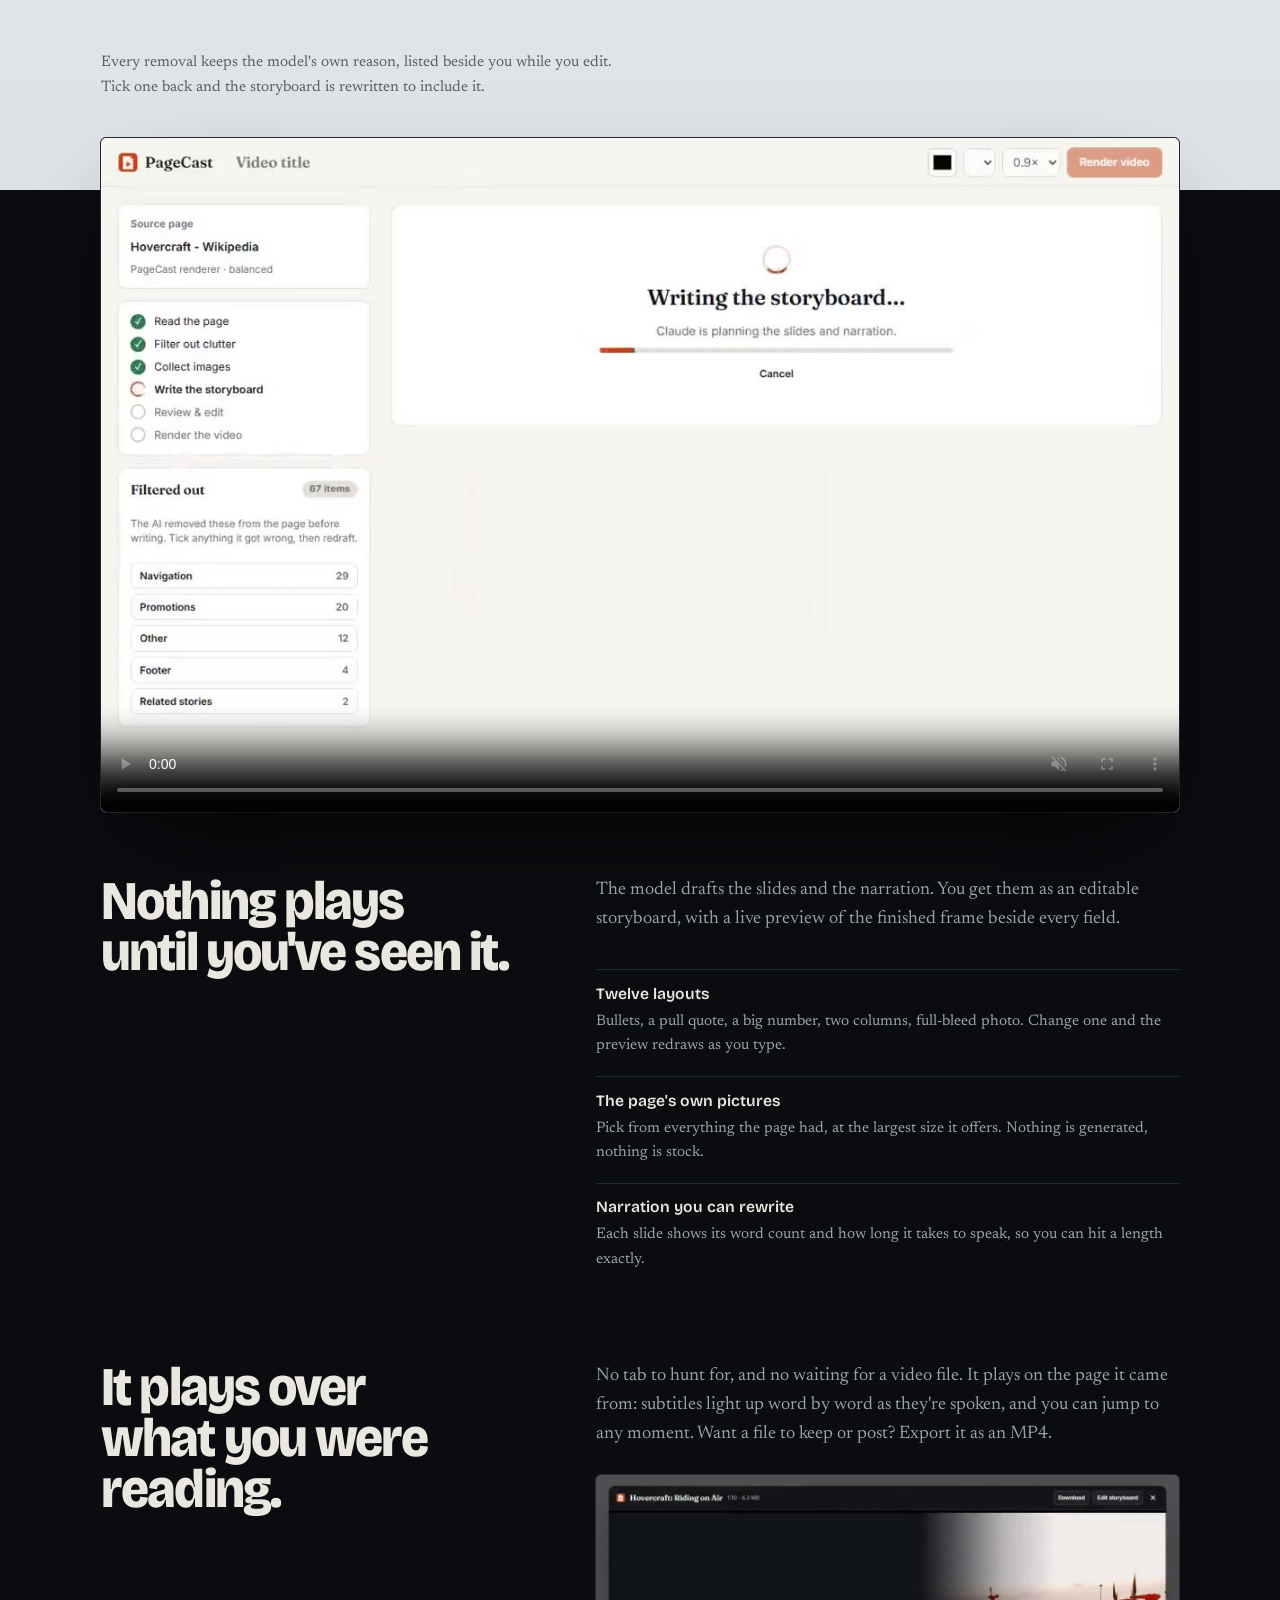
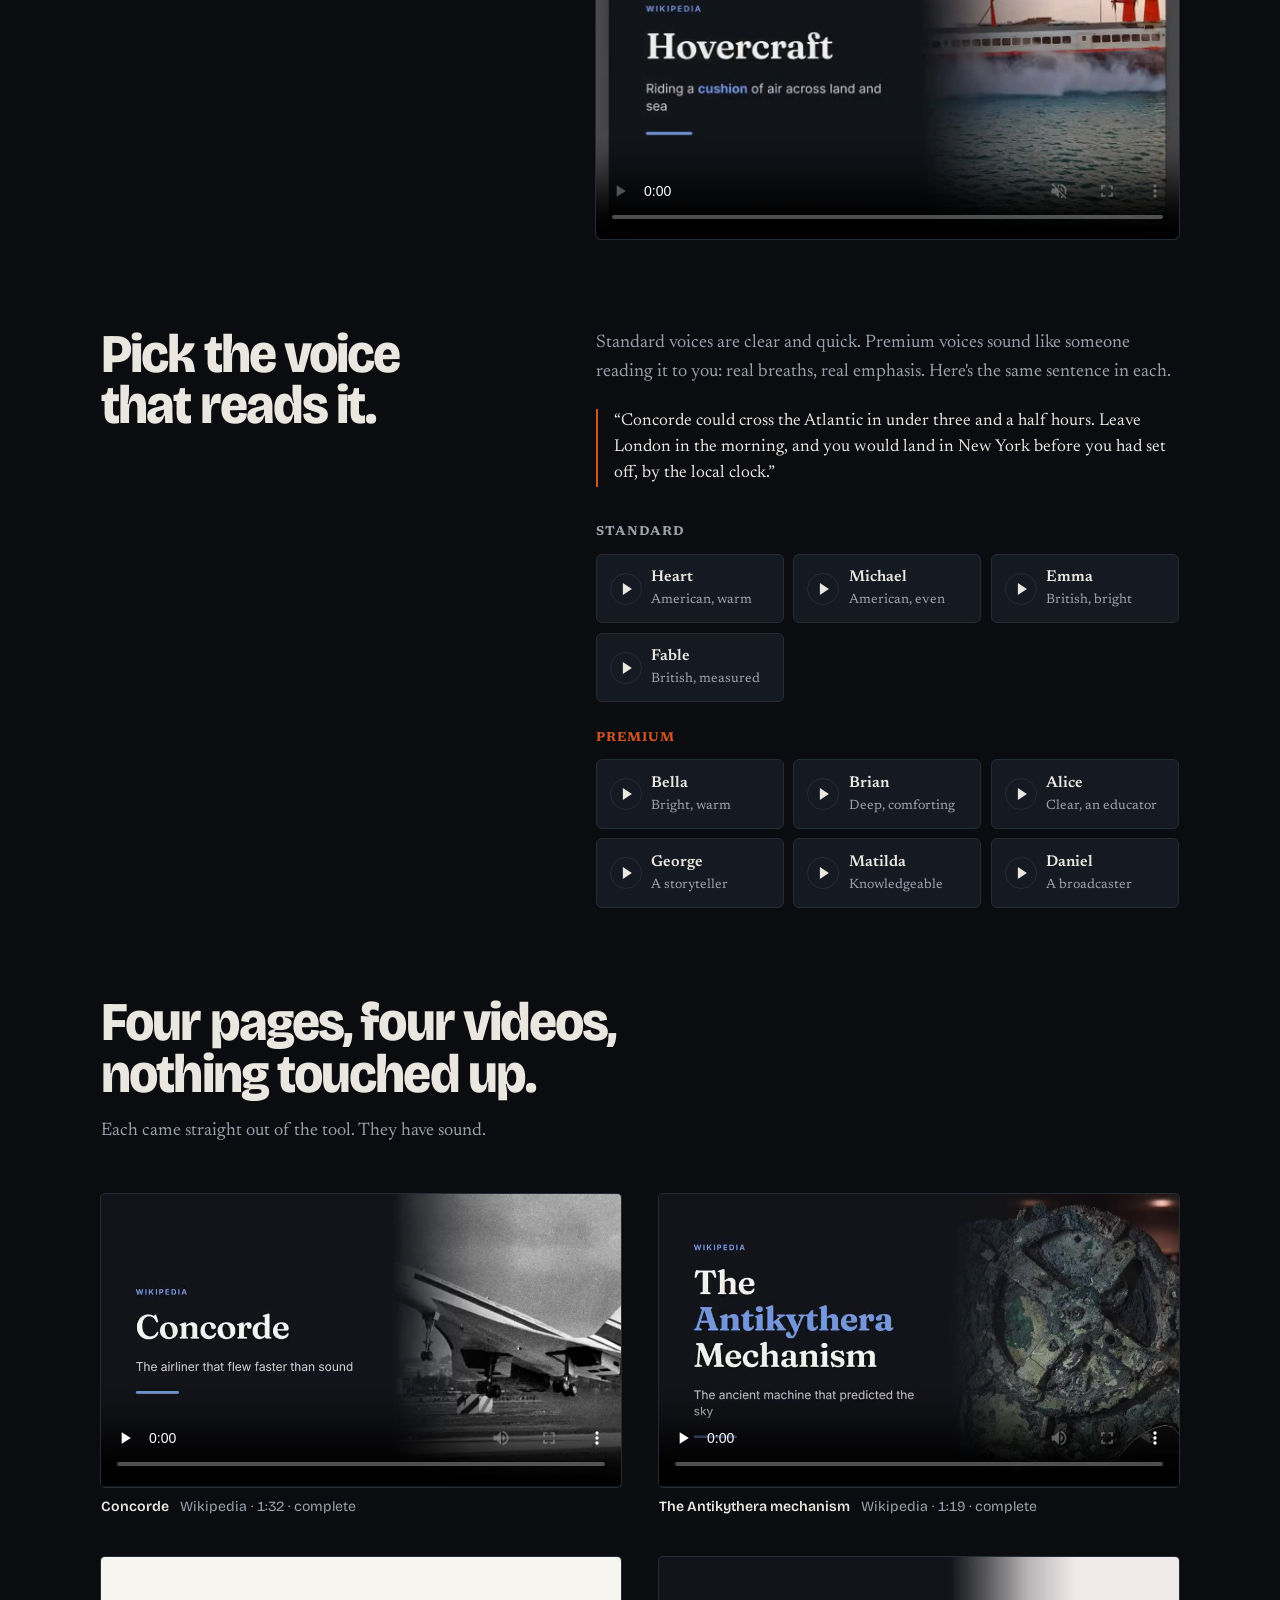
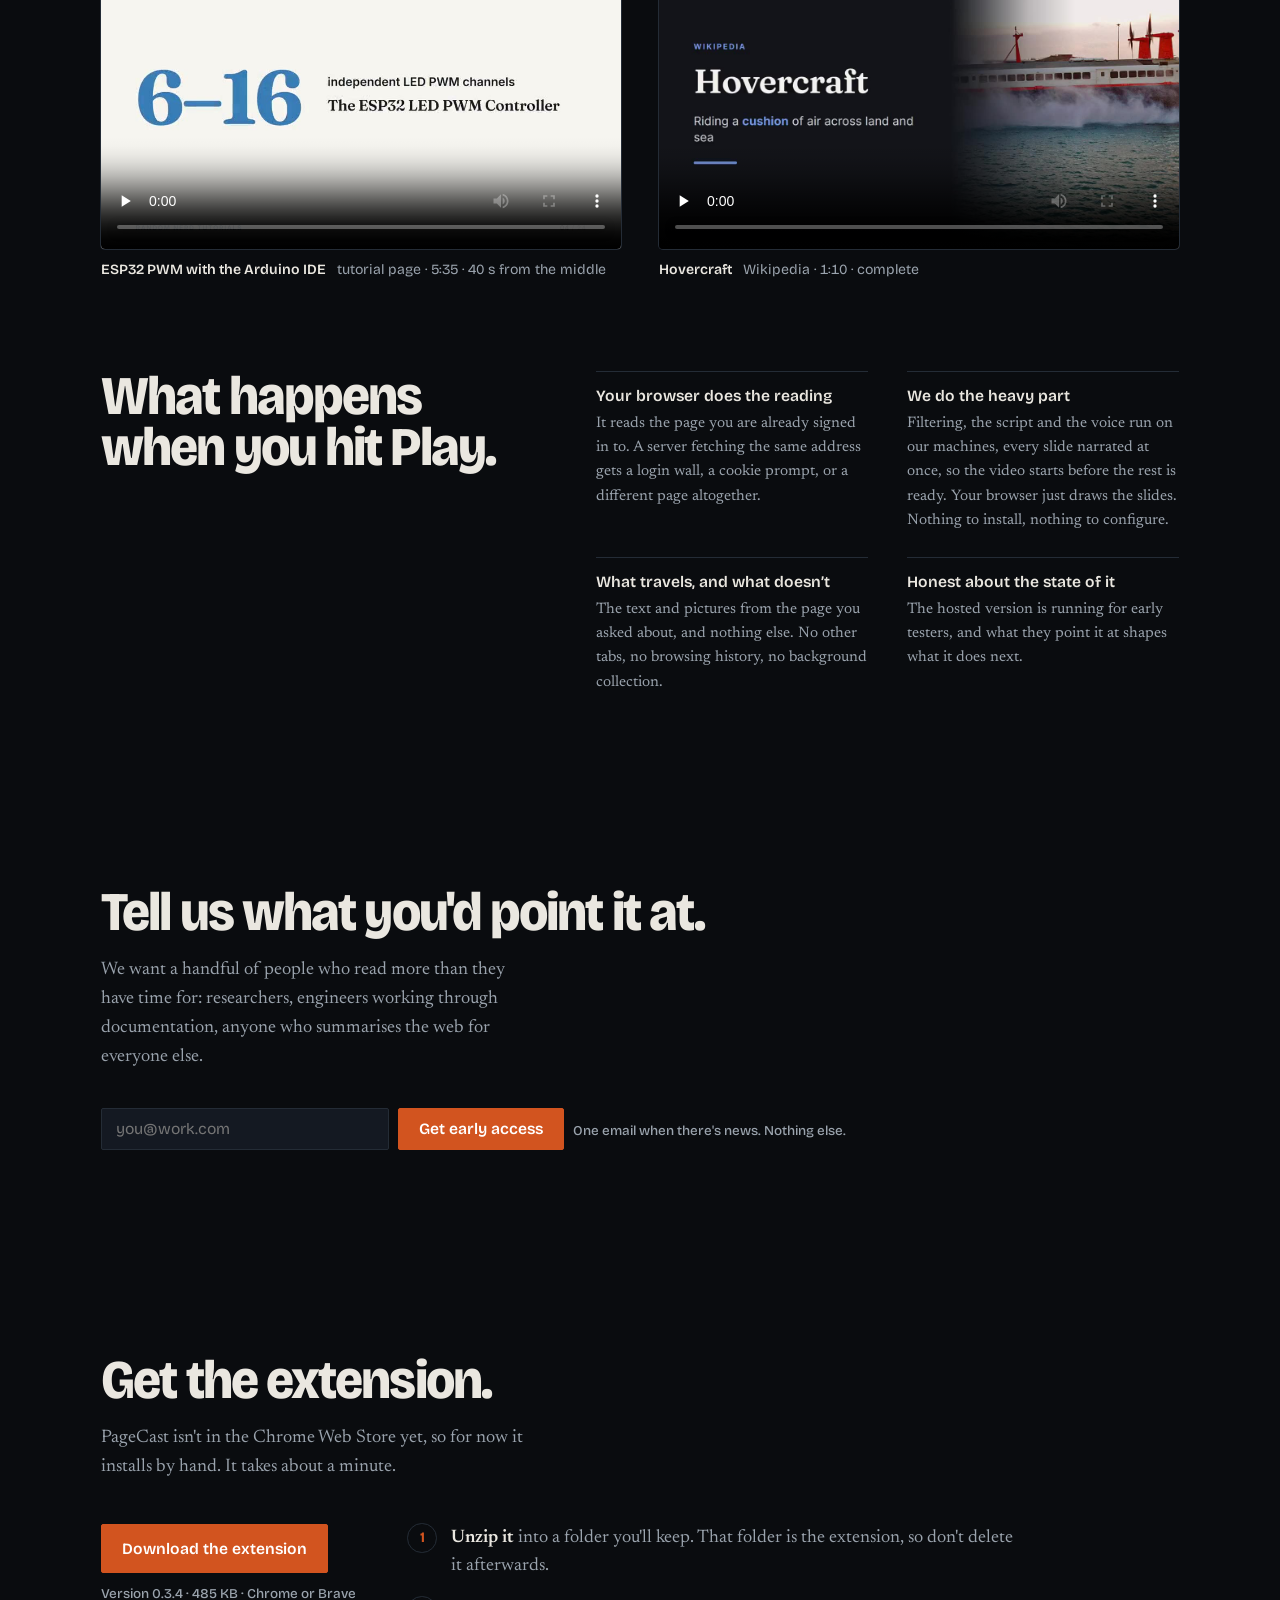
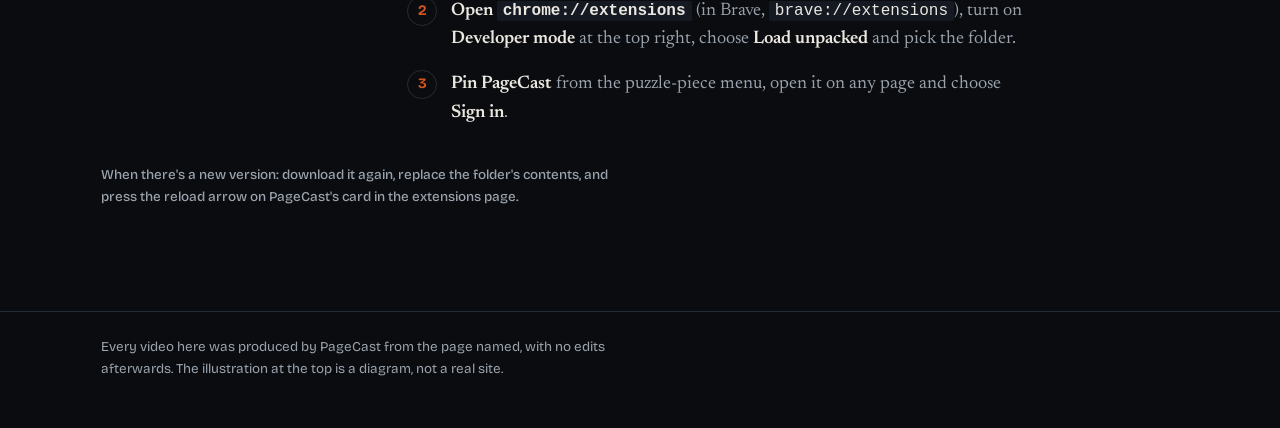
==== commit c55d0442: "Landing page: extension 0.3.4 Co-Authored-By: Claude Opus 5.5 <noreply@anthropic.com>" ====
--- a/index.html
+++ b/index.html
@@ -247,7 +247,7 @@
       <div class="install-grid">
         <div class="download">
           <a class="btn primary" href="download/pagecast-extension.zip" download>Download the extension</a>
-          <p class="note">Version 0.3.3 · 485 KB · Chrome or Brave</p>
+          <p class="note">Version 0.3.4 · 485 KB · Chrome or Brave</p>
         </div>
         <ol class="steps">
           <li><b>Unzip it</b> into a folder you'll keep. That folder is the extension, so don't delete it afterwards.</li>
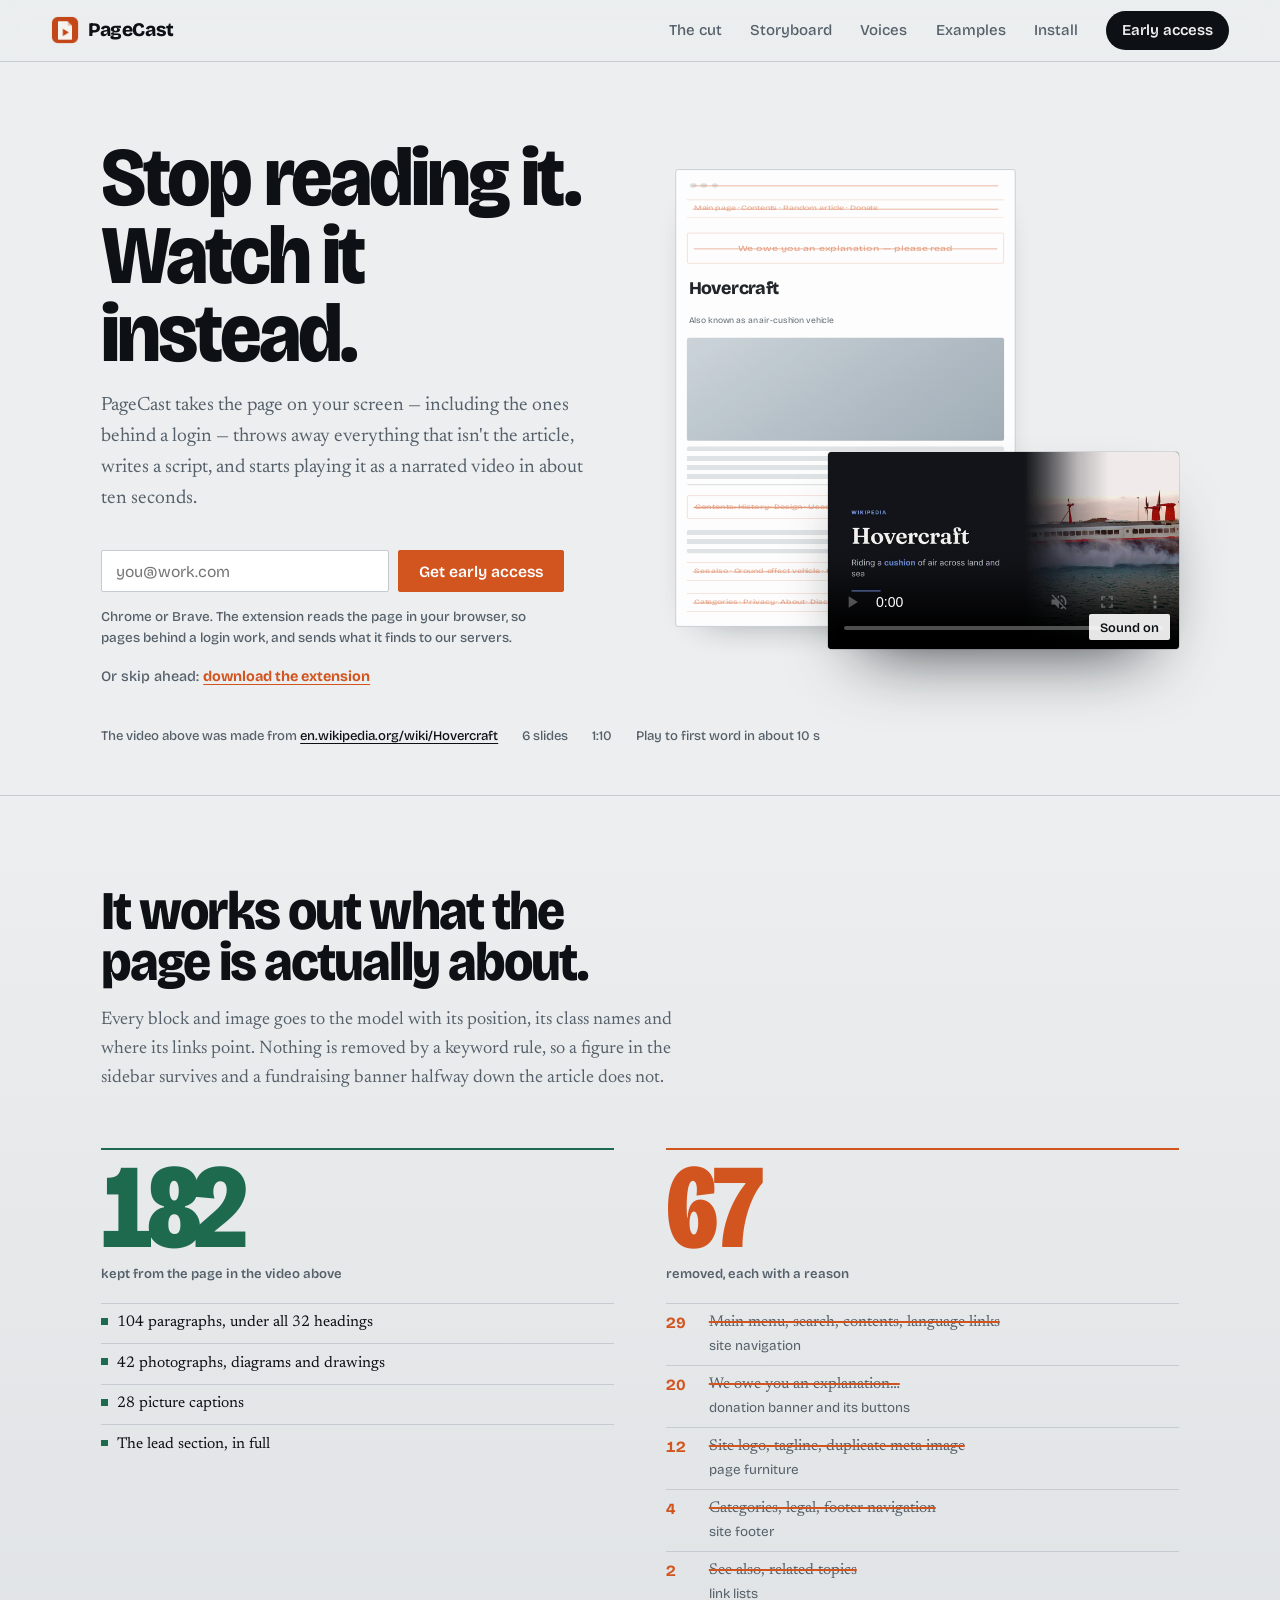
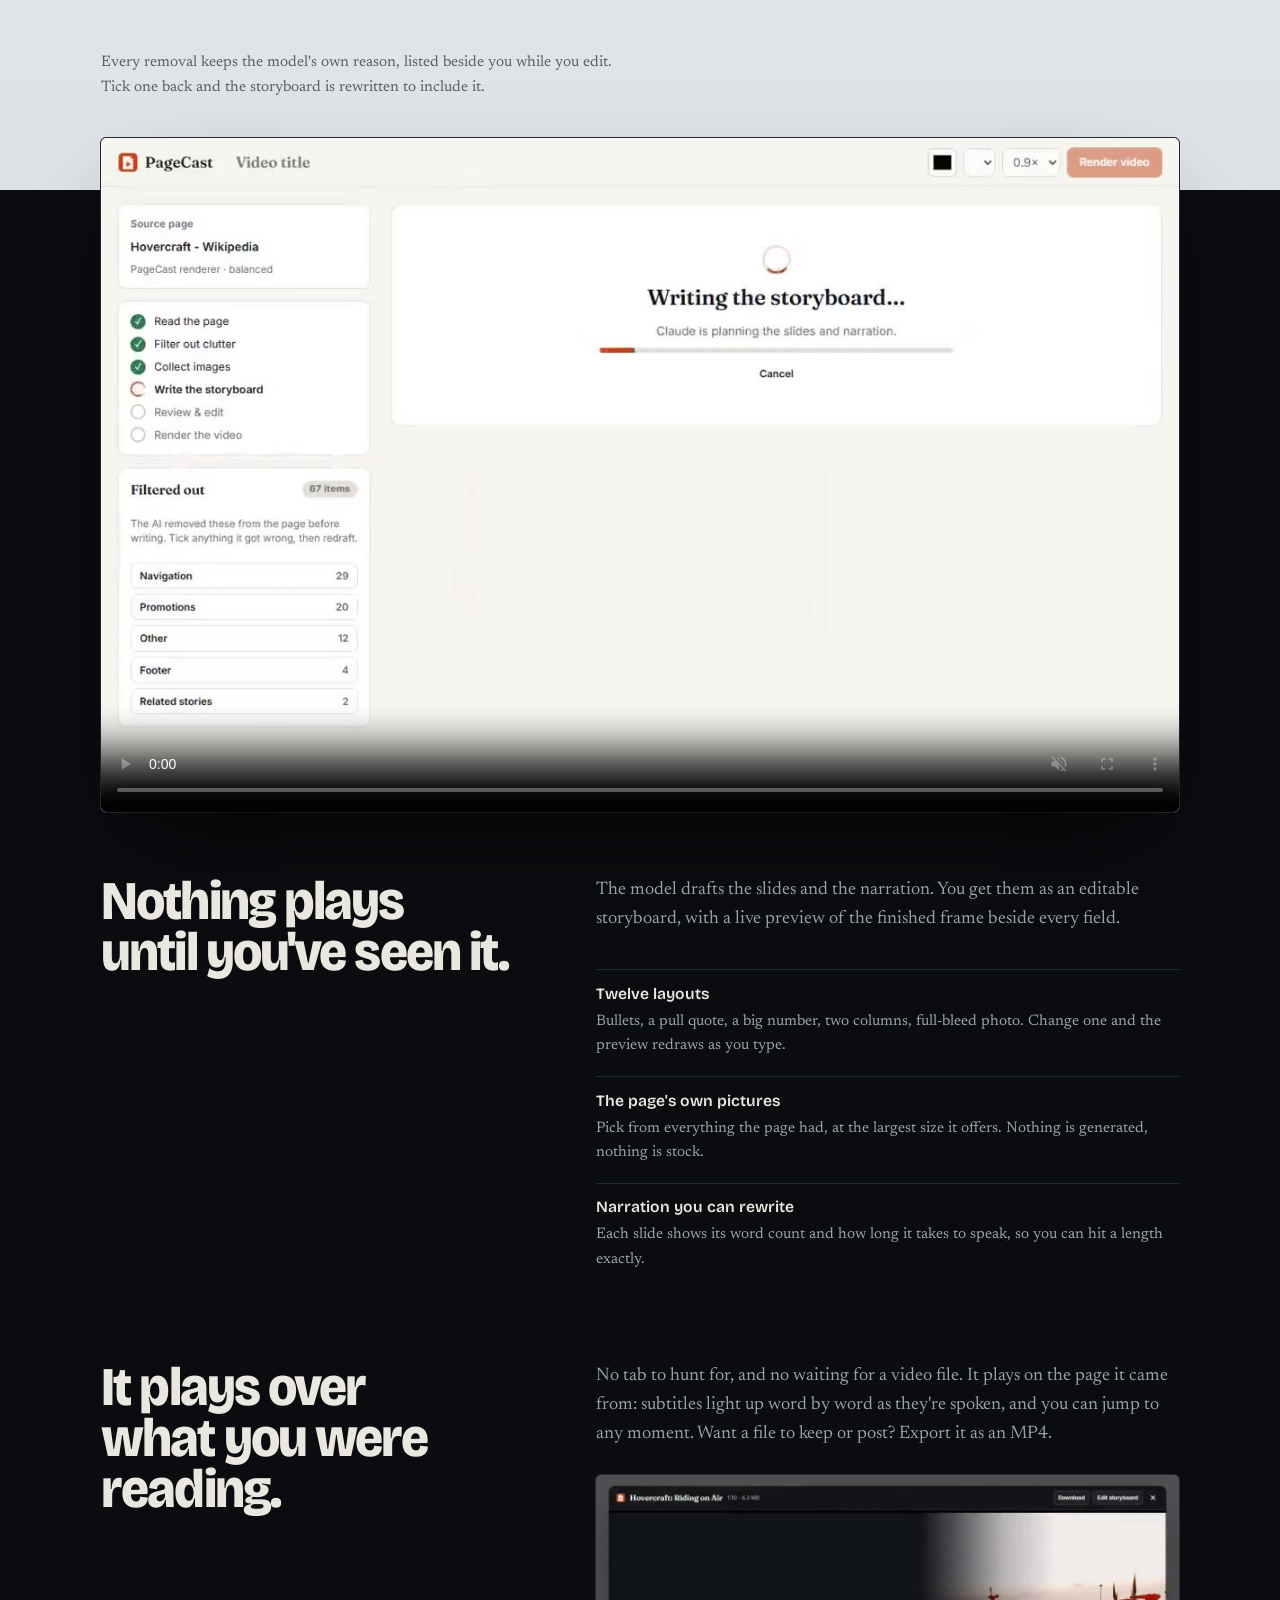
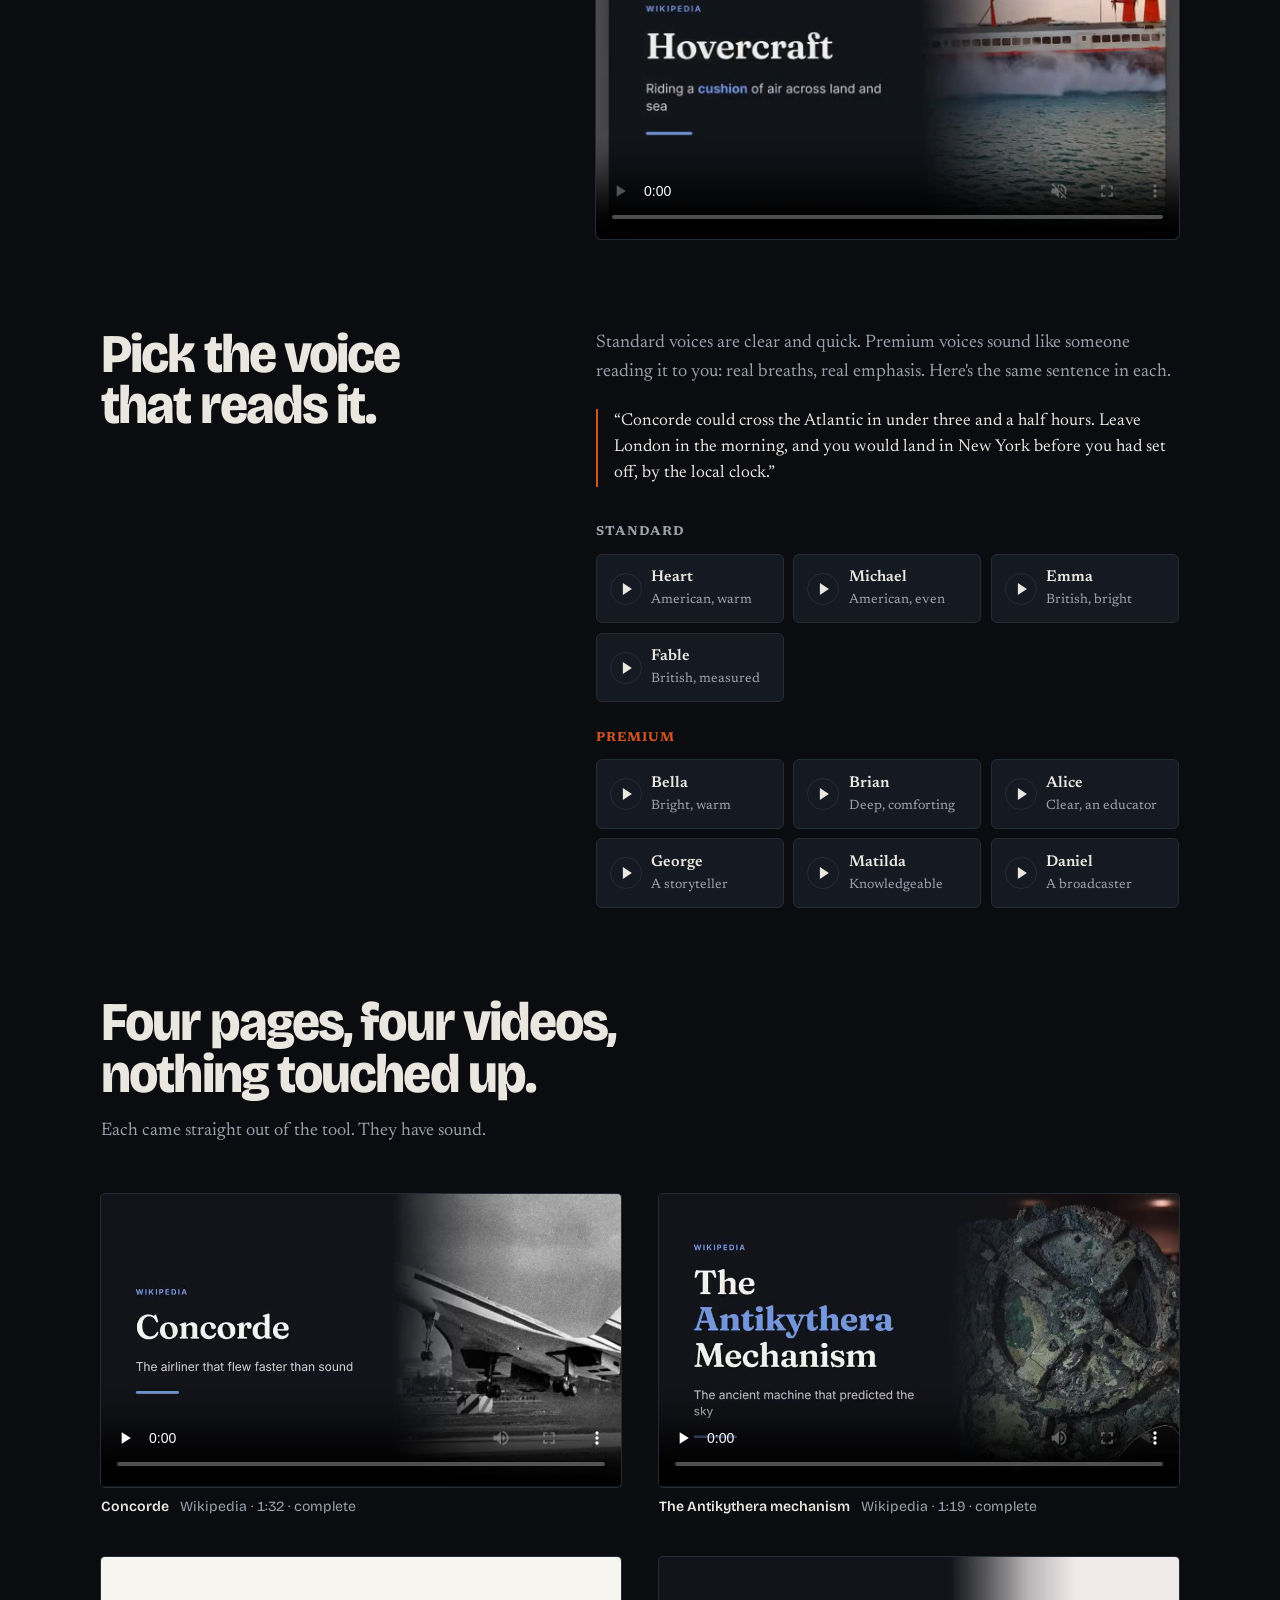
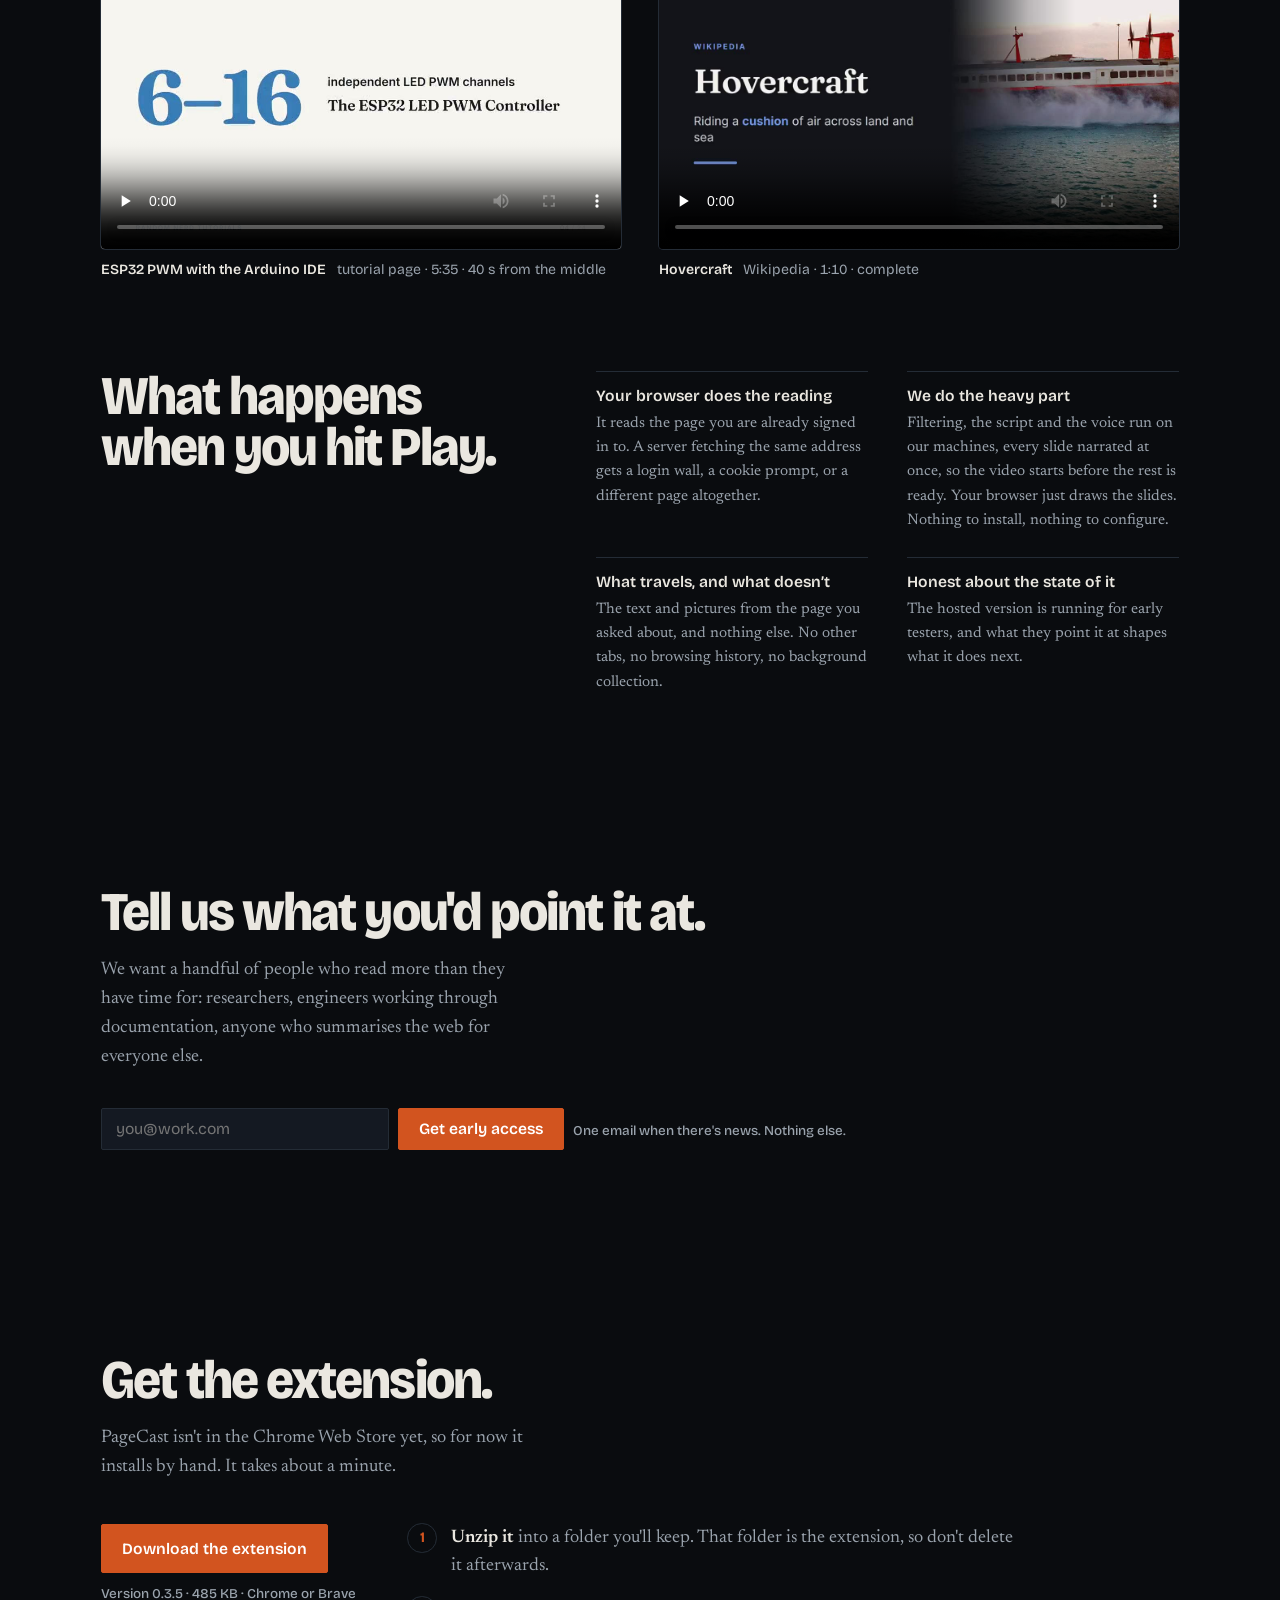
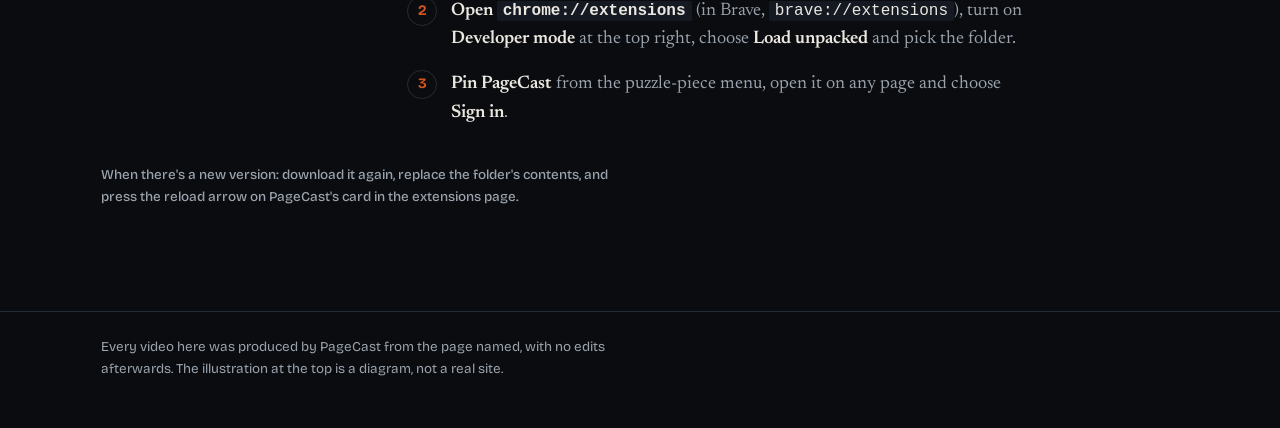
==== commit 692da288: "Landing page: extension 0.3.5 Co-Authored-By: Claude Opus 5.5 <noreply@anthropic.com>" ====
--- a/index.html
+++ b/index.html
@@ -247,7 +247,7 @@
       <div class="install-grid">
         <div class="download">
           <a class="btn primary" href="download/pagecast-extension.zip" download>Download the extension</a>
-          <p class="note">Version 0.3.4 · 485 KB · Chrome or Brave</p>
+          <p class="note">Version 0.3.5 · 485 KB · Chrome or Brave</p>
         </div>
         <ol class="steps">
           <li><b>Unzip it</b> into a folder you'll keep. That folder is the extension, so don't delete it afterwards.</li>
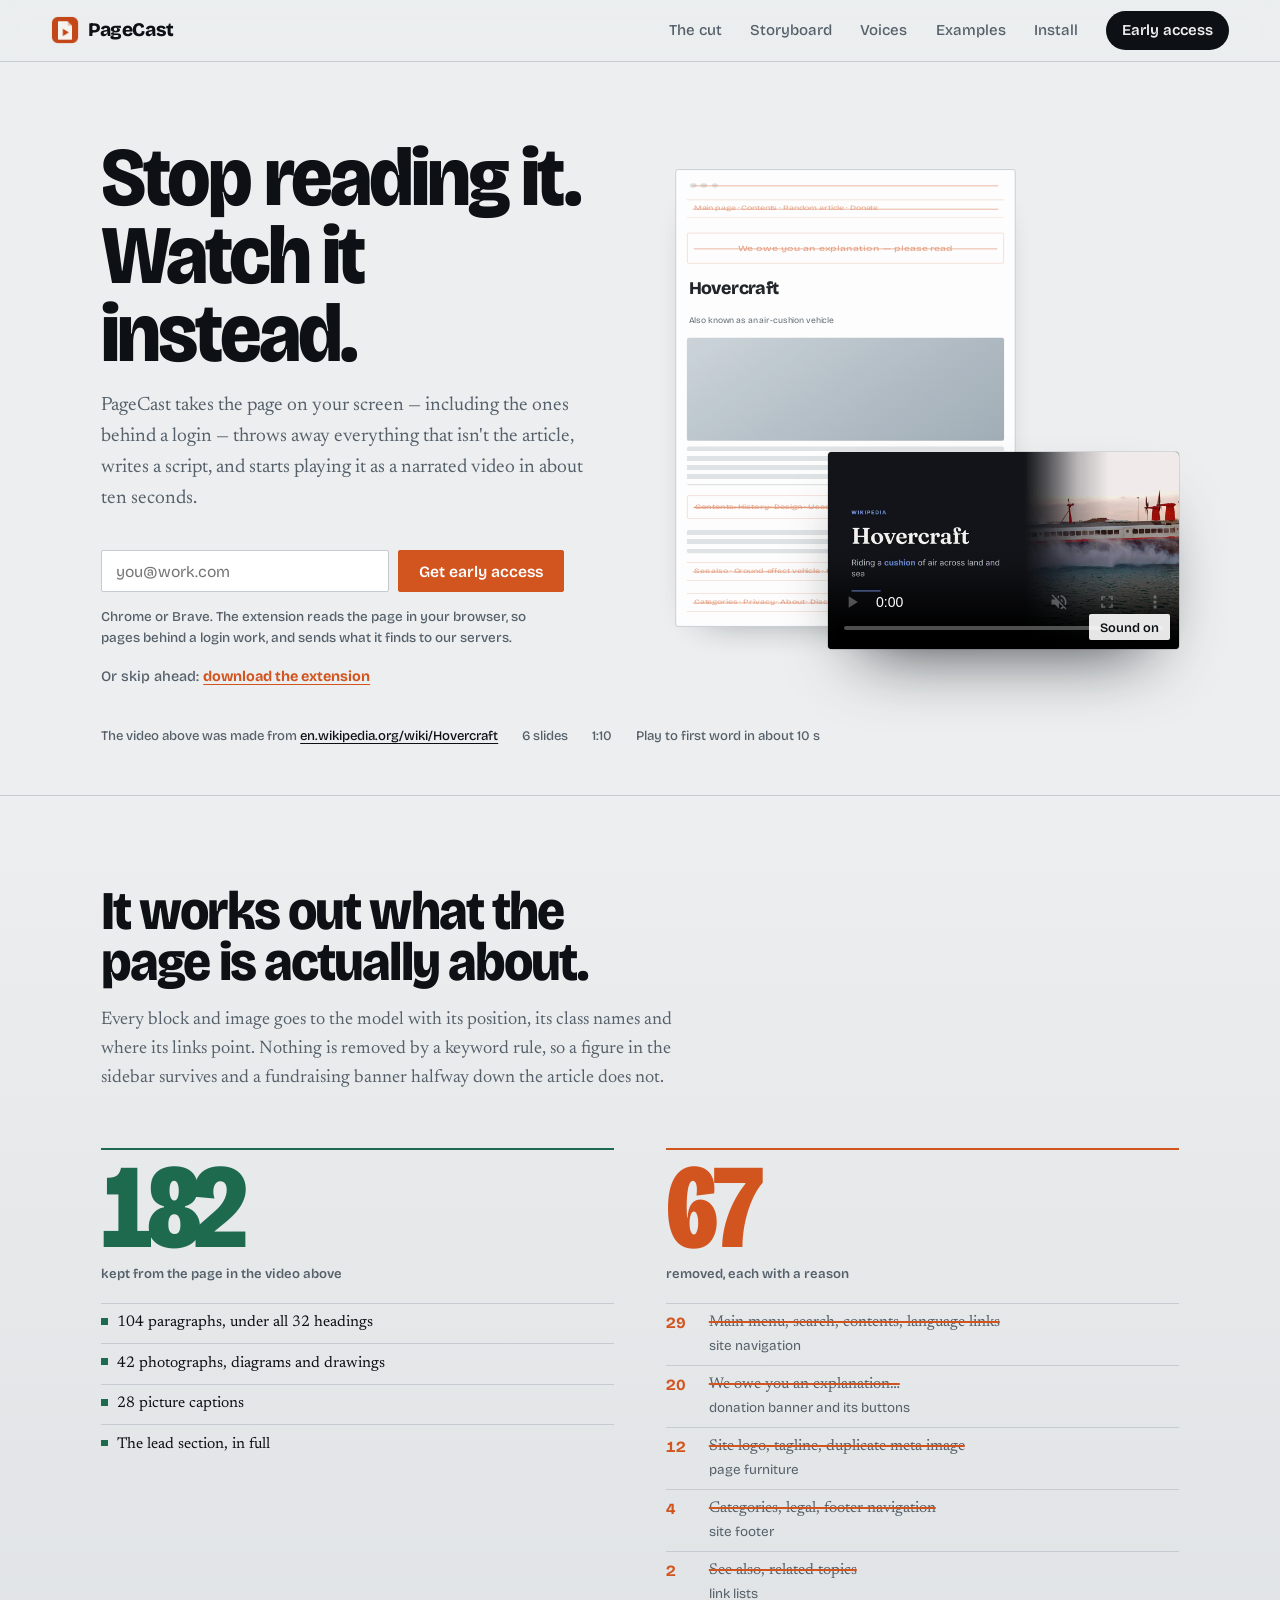
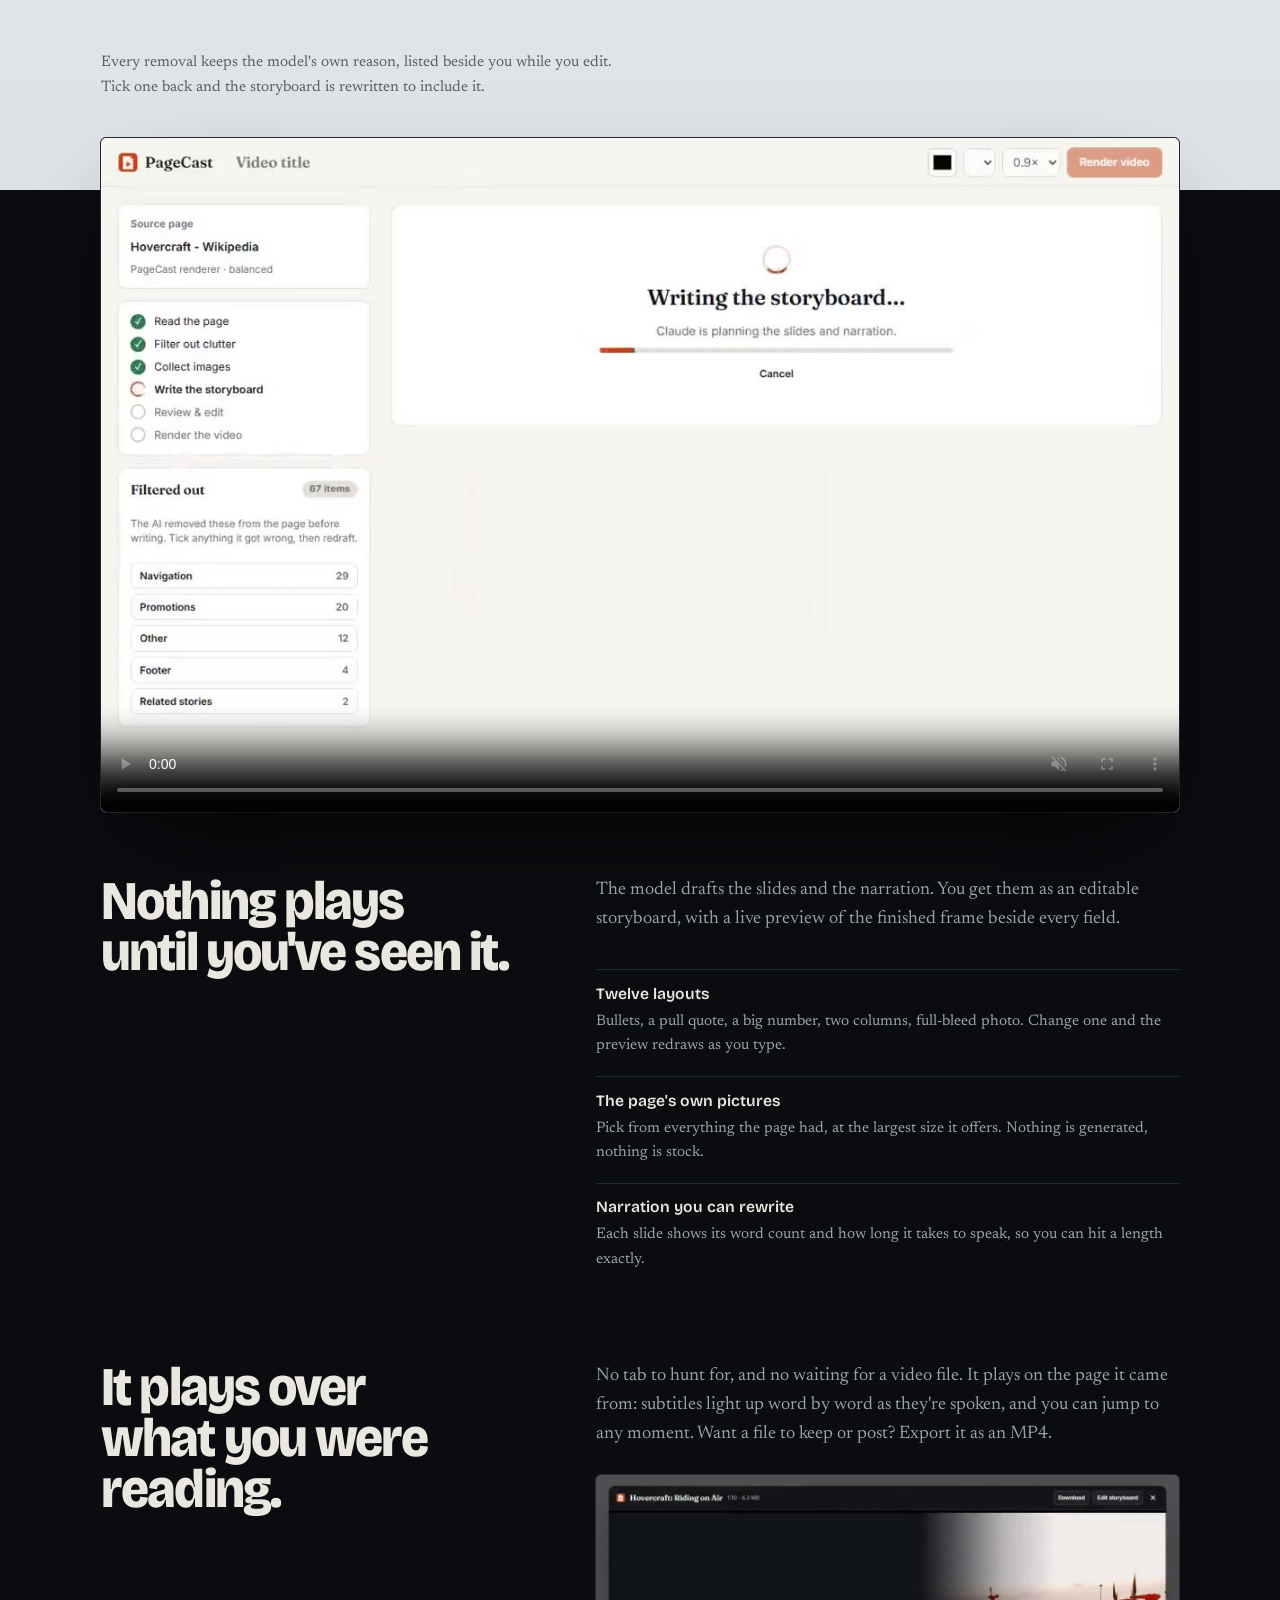
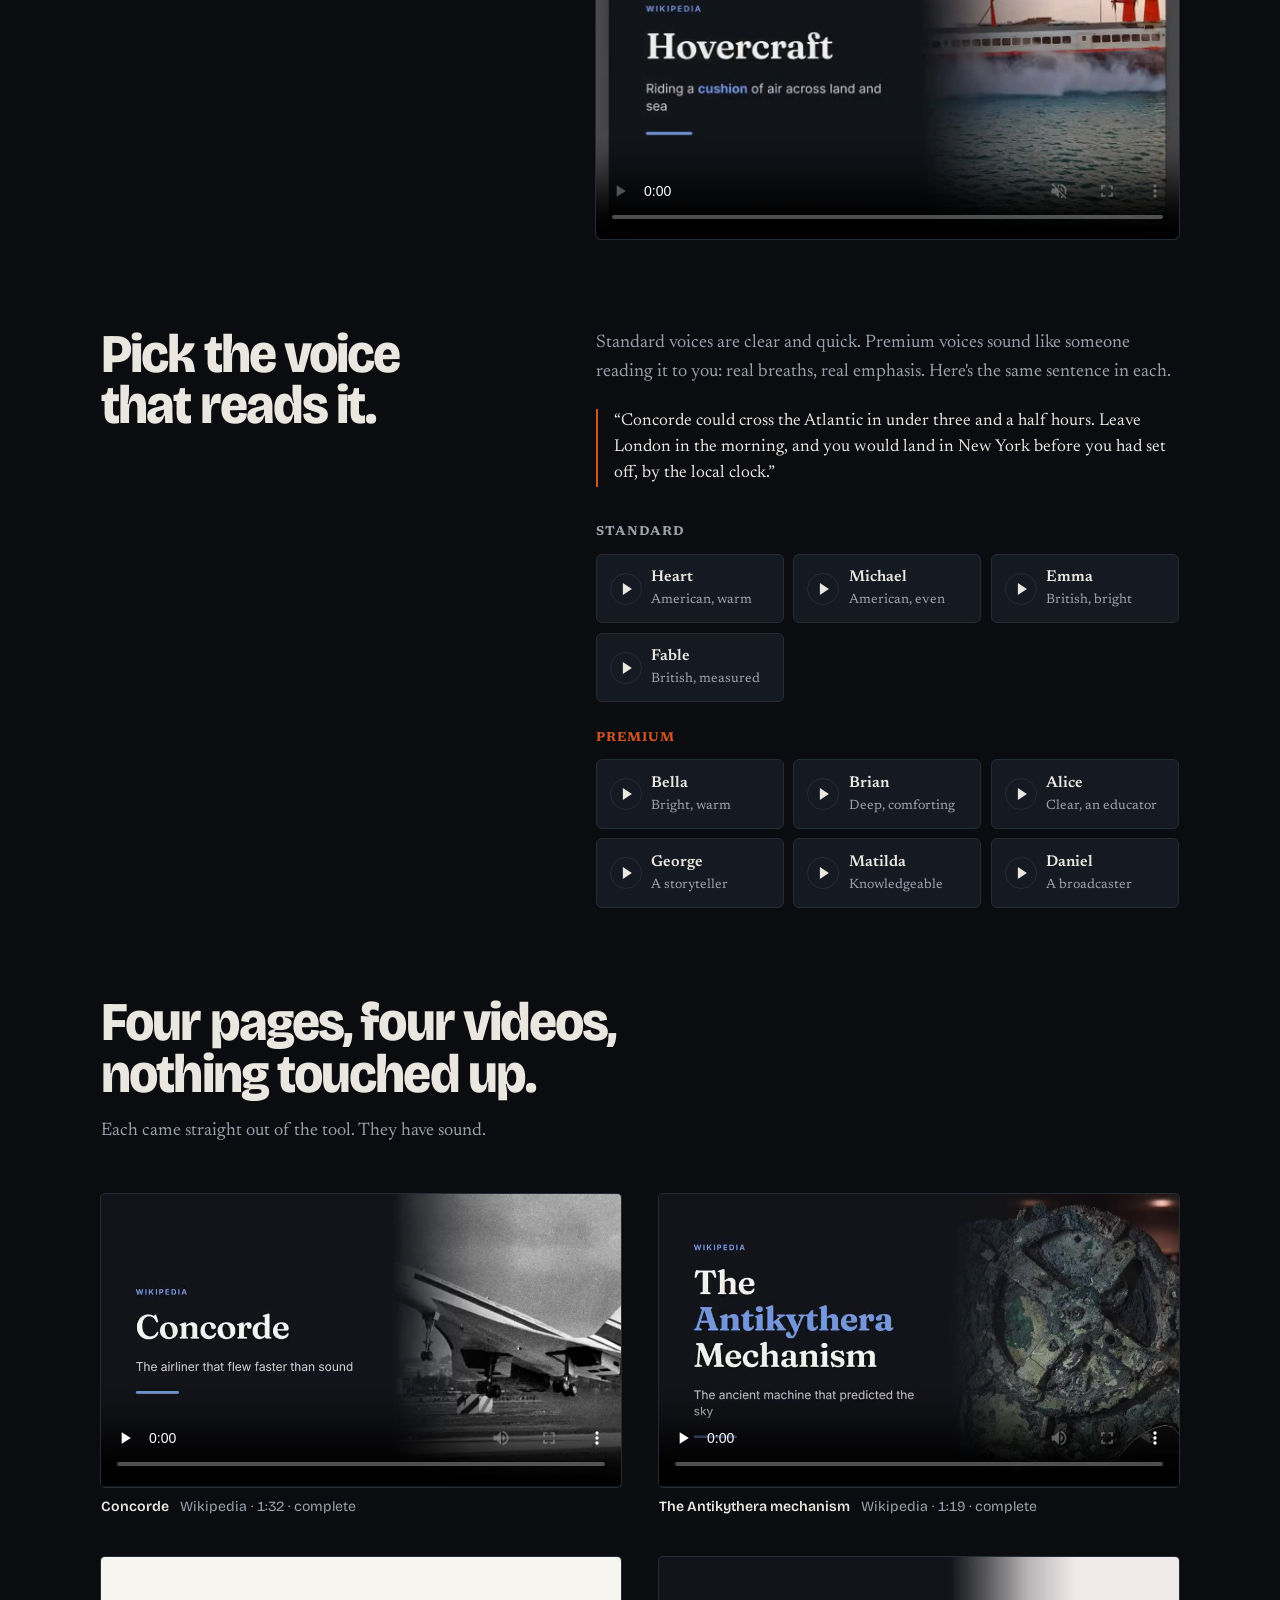
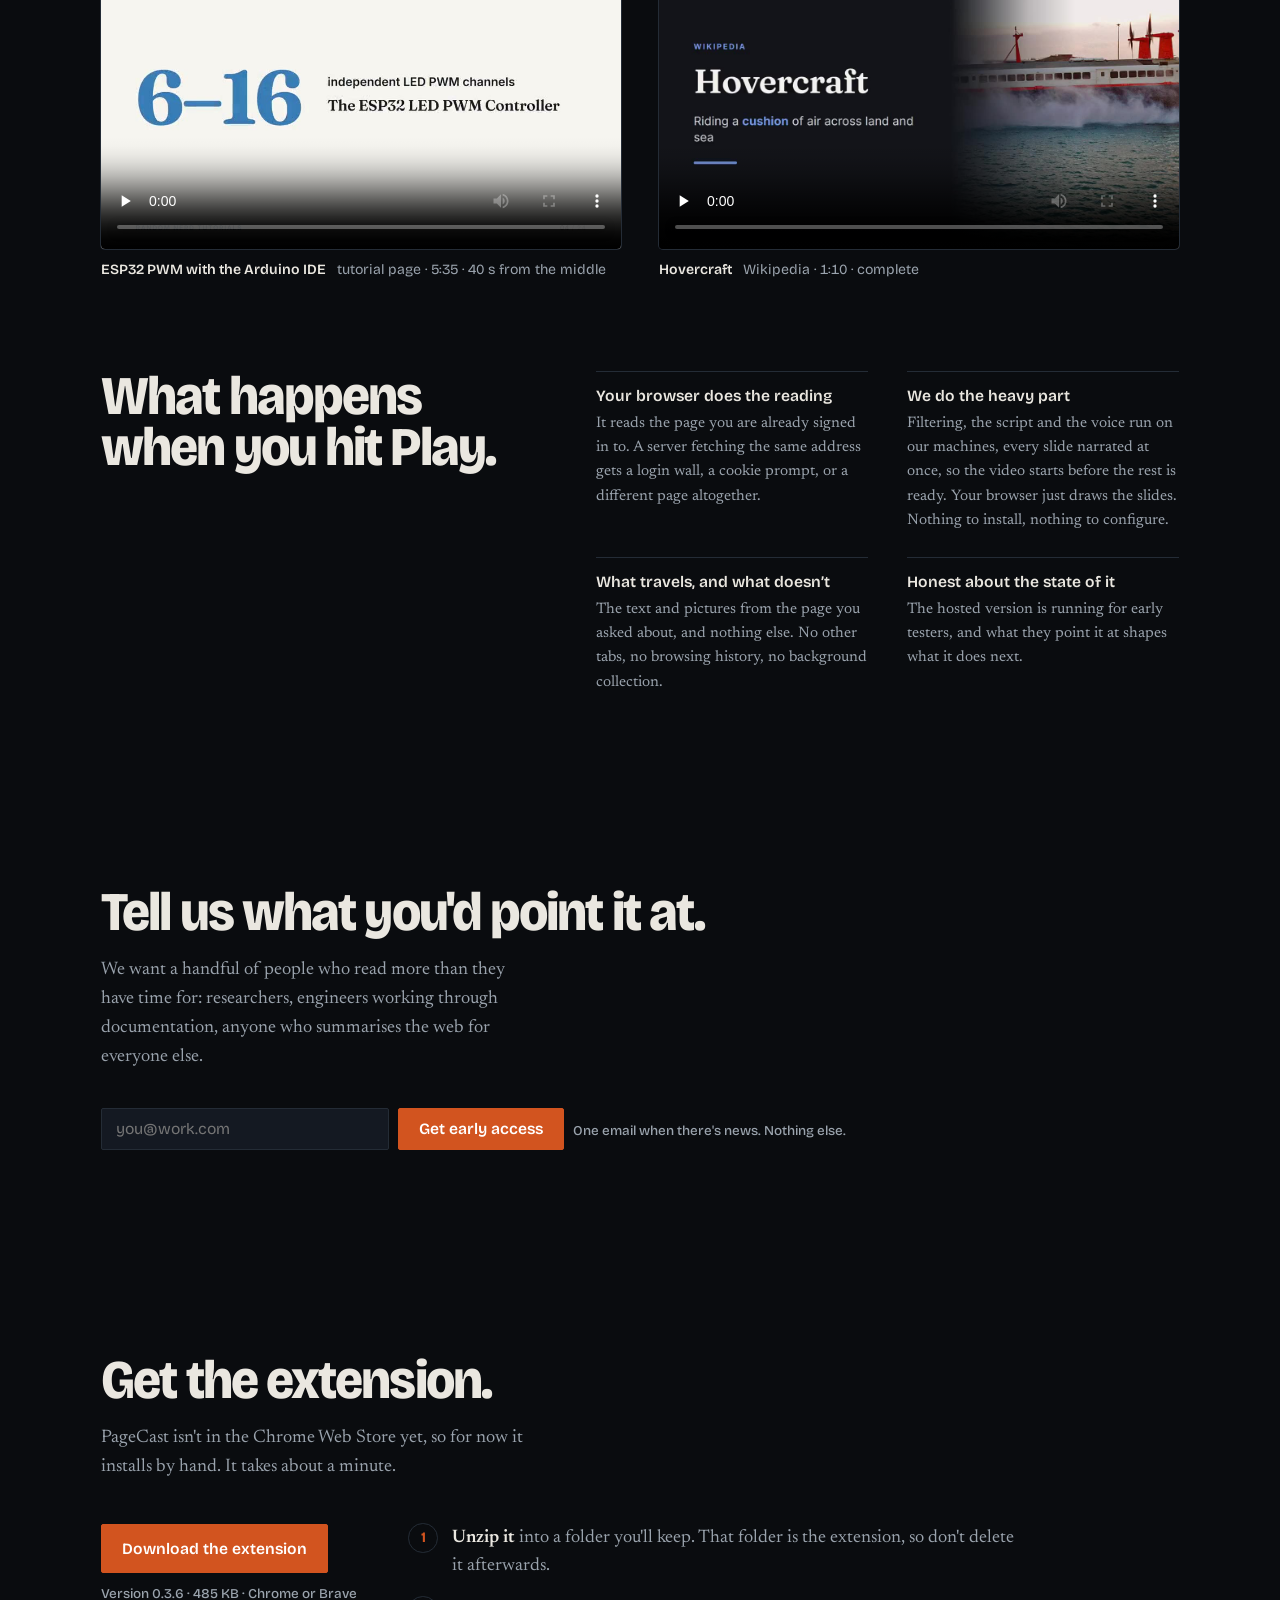
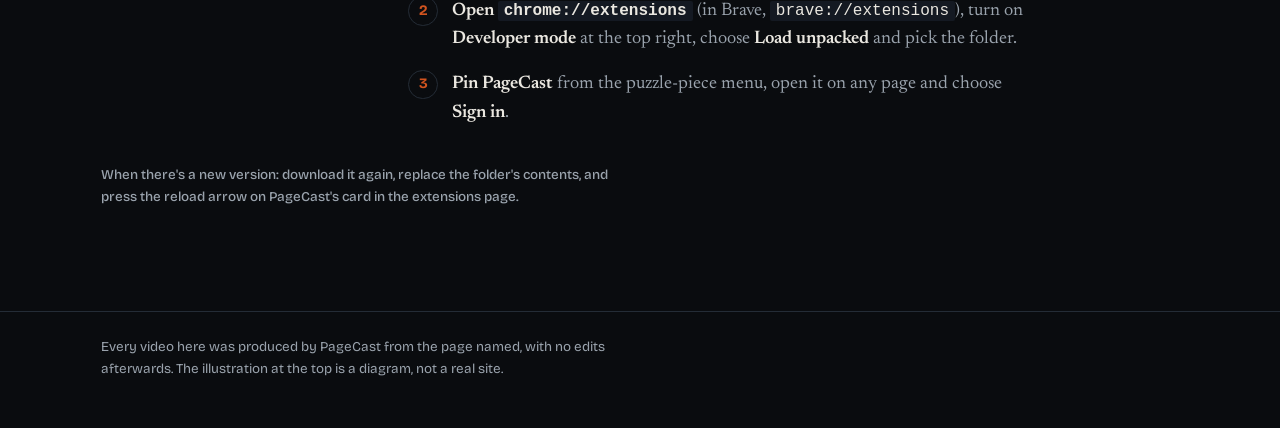
==== commit c16bfdc2: "Landing page: extension 0.3.6 Co-Authored-By: Claude Opus 5.5 <noreply@anthropic.com>" ====
--- a/index.html
+++ b/index.html
@@ -247,7 +247,7 @@
       <div class="install-grid">
         <div class="download">
           <a class="btn primary" href="download/pagecast-extension.zip" download>Download the extension</a>
-          <p class="note">Version 0.3.5 · 485 KB · Chrome or Brave</p>
+          <p class="note">Version 0.3.6 · 485 KB · Chrome or Brave</p>
         </div>
         <ol class="steps">
           <li><b>Unzip it</b> into a folder you'll keep. That folder is the extension, so don't delete it afterwards.</li>
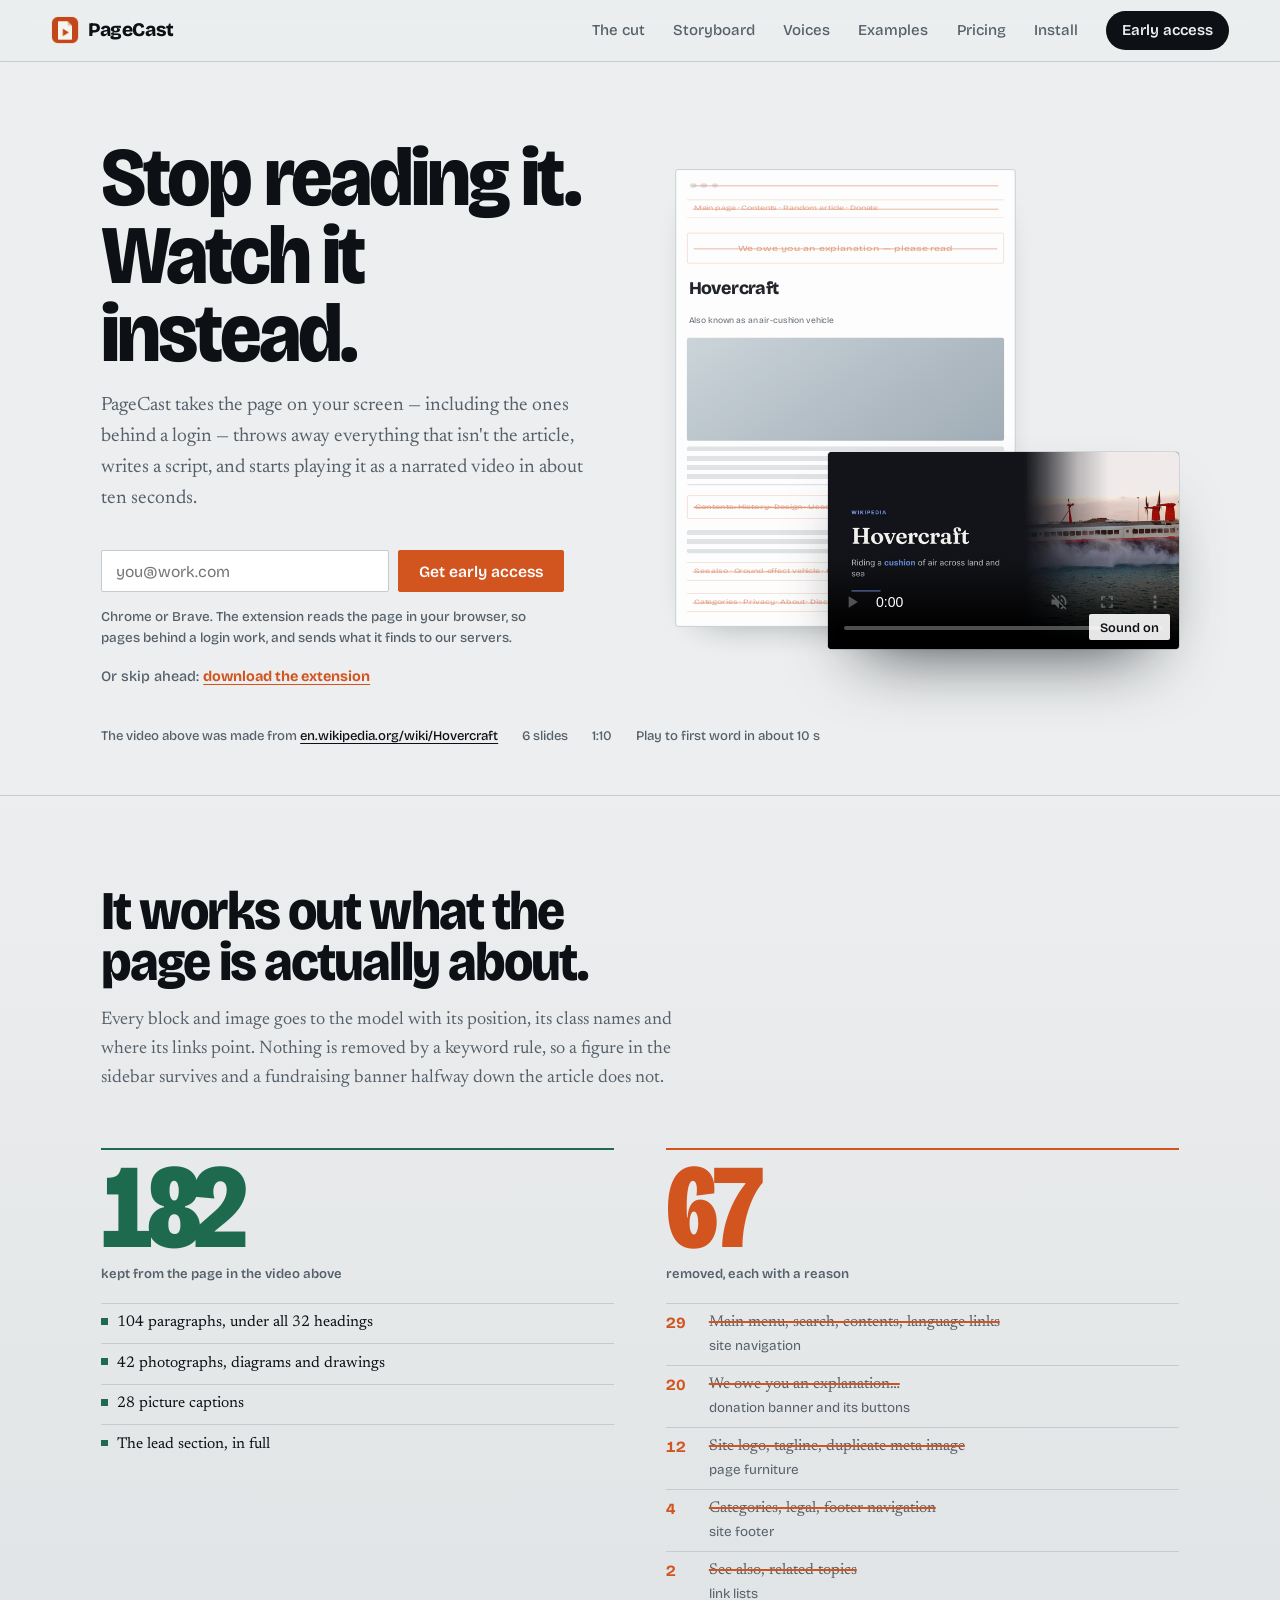
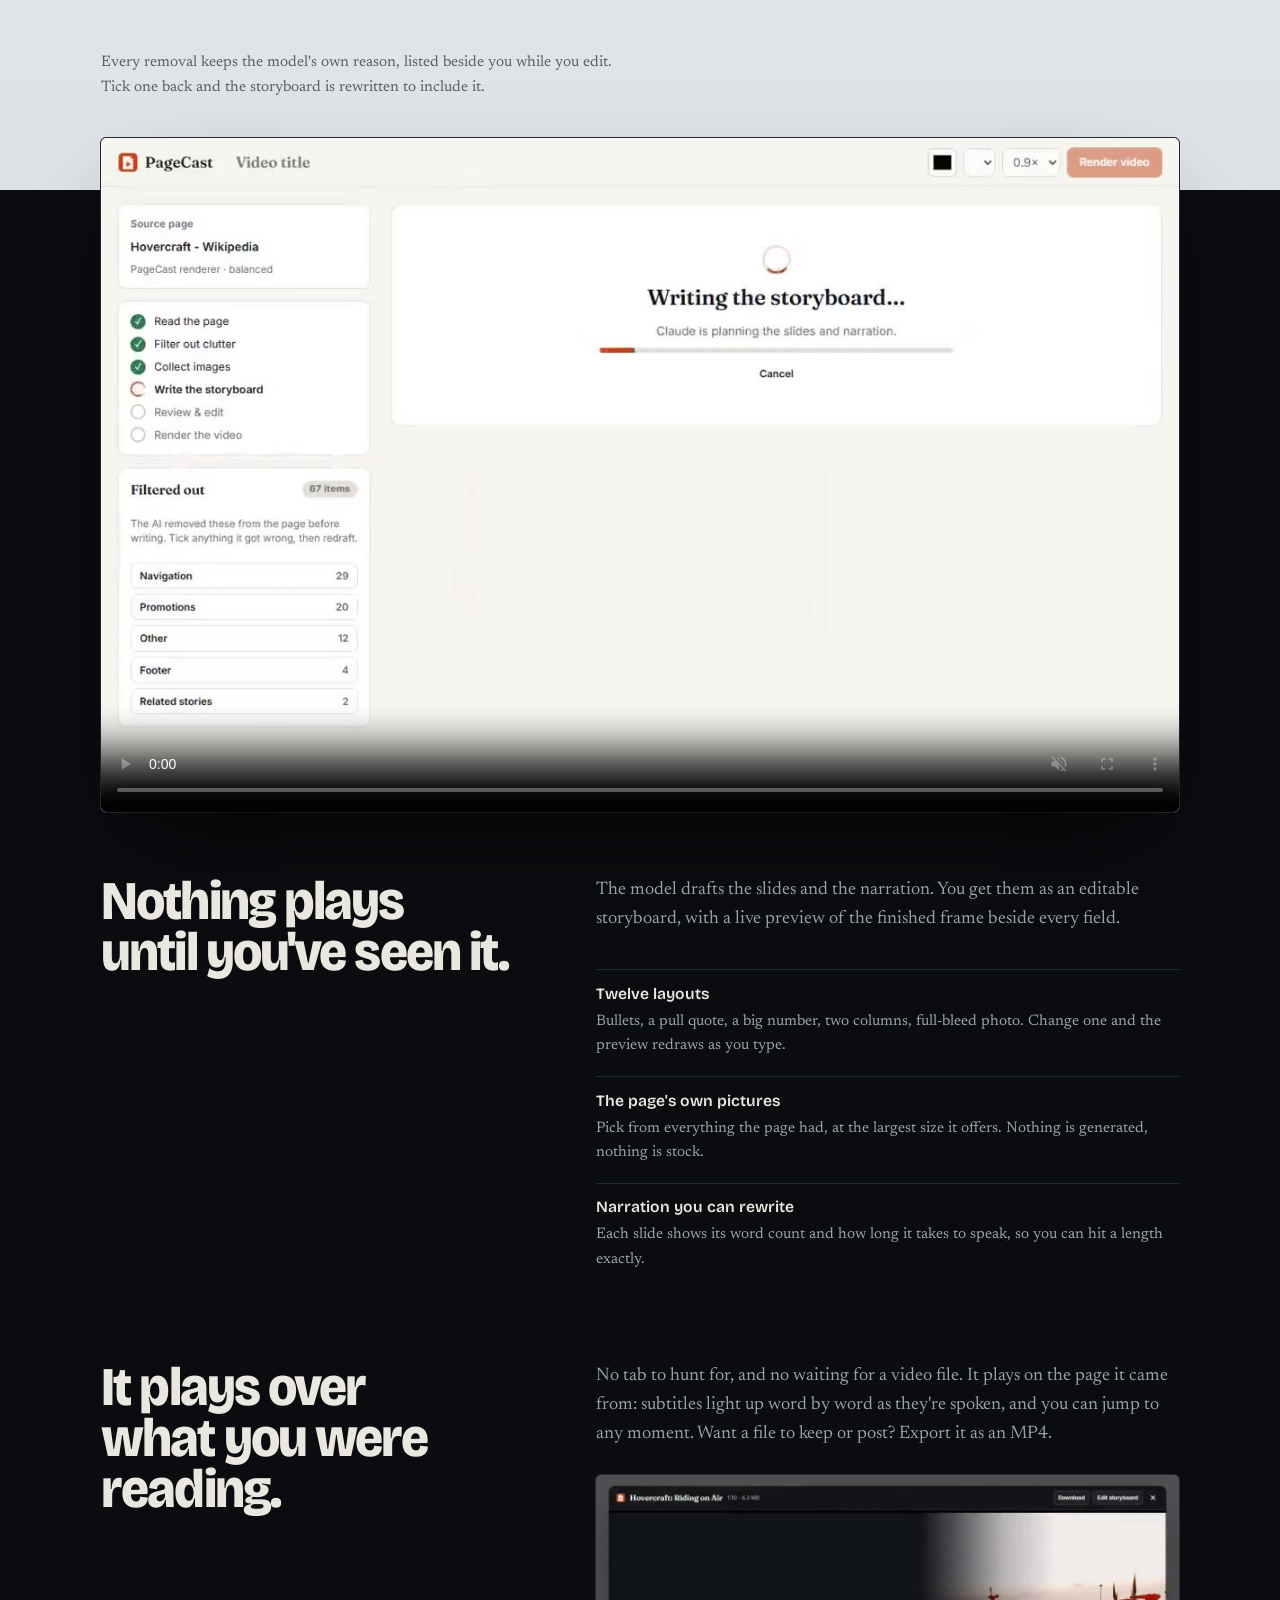
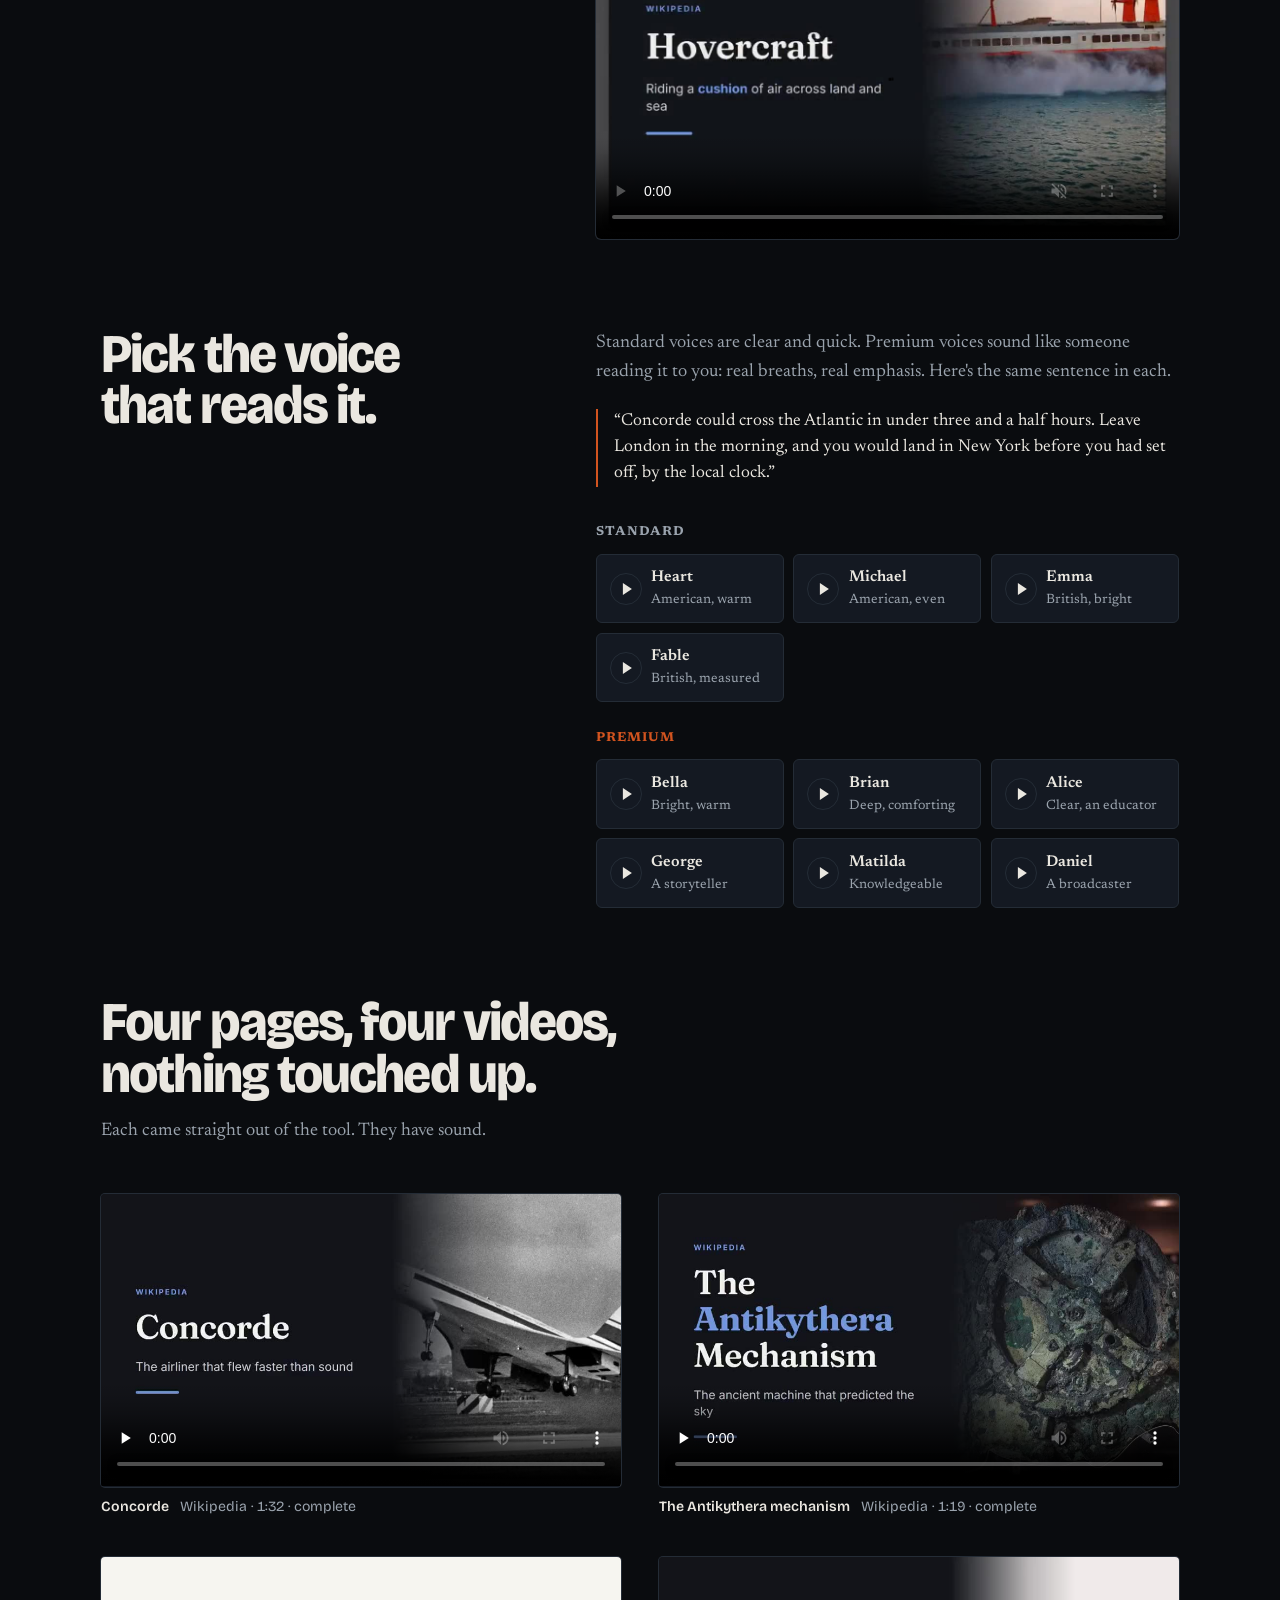
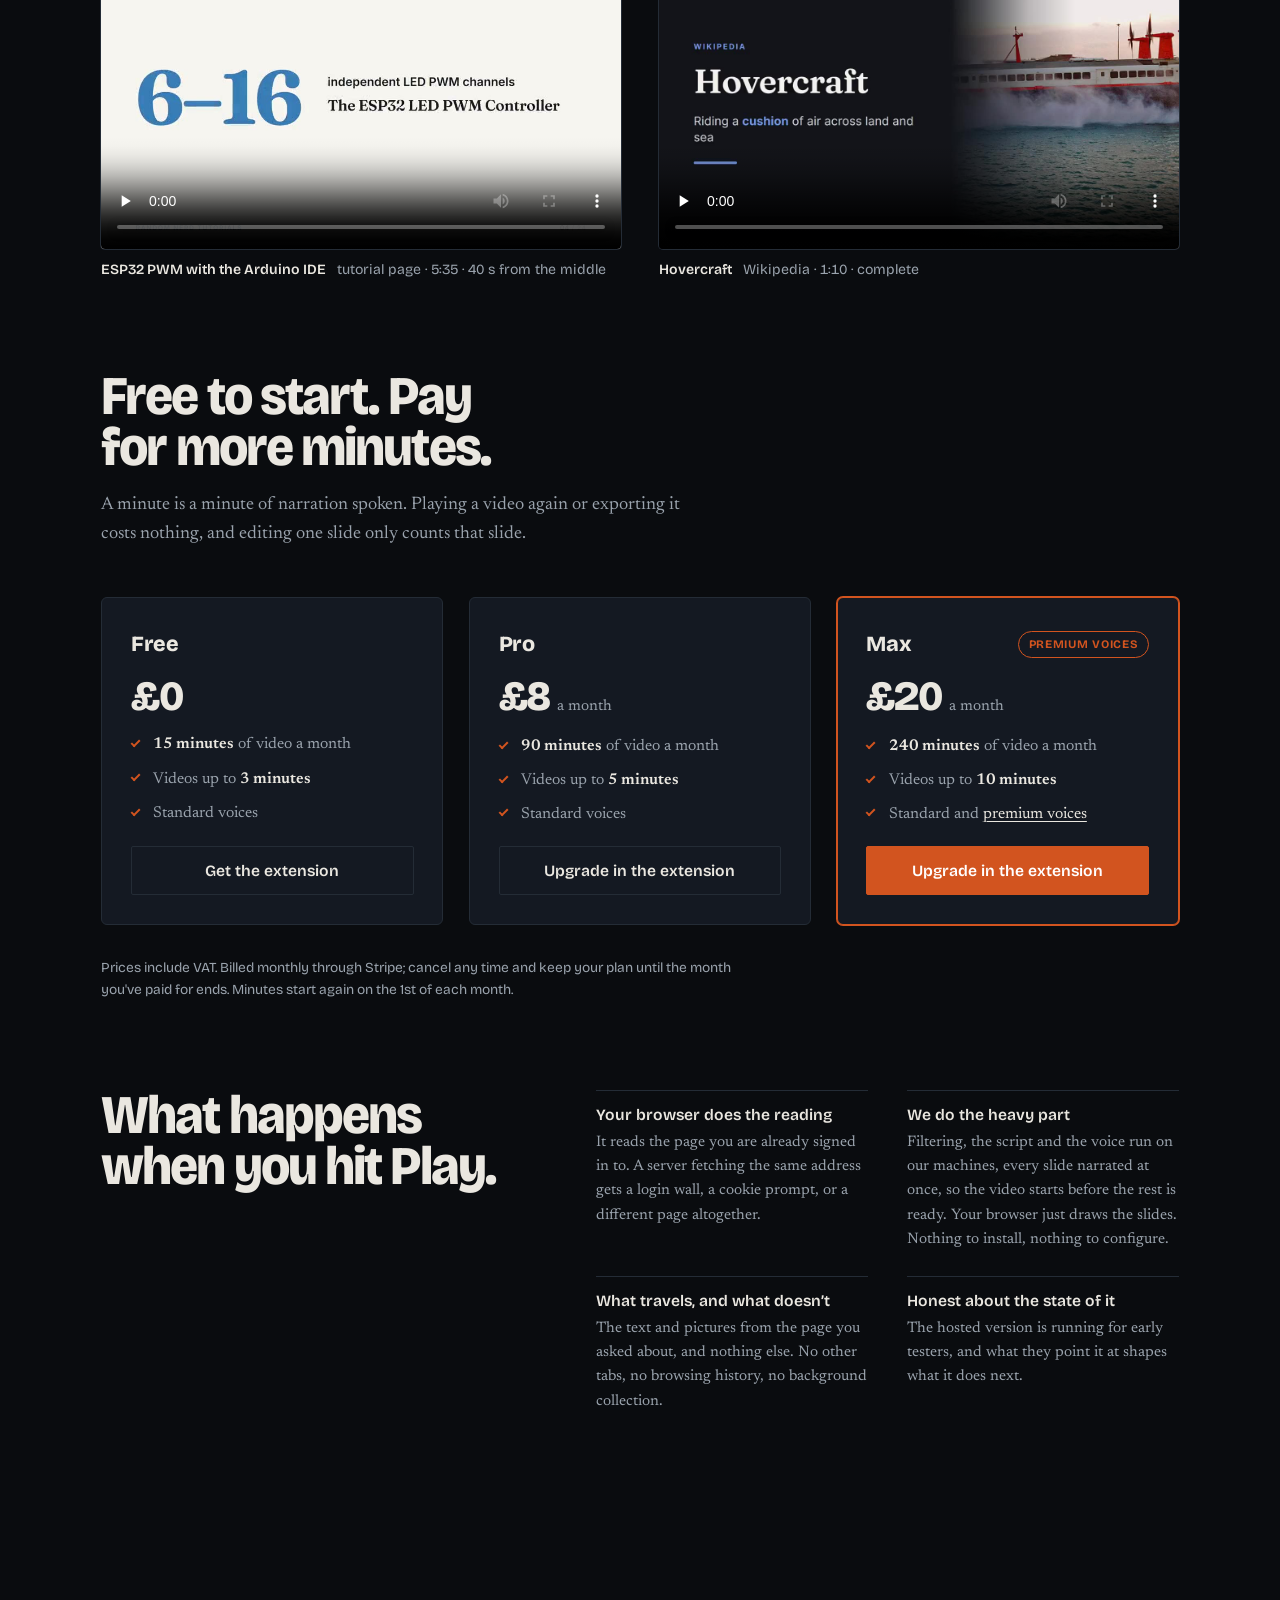
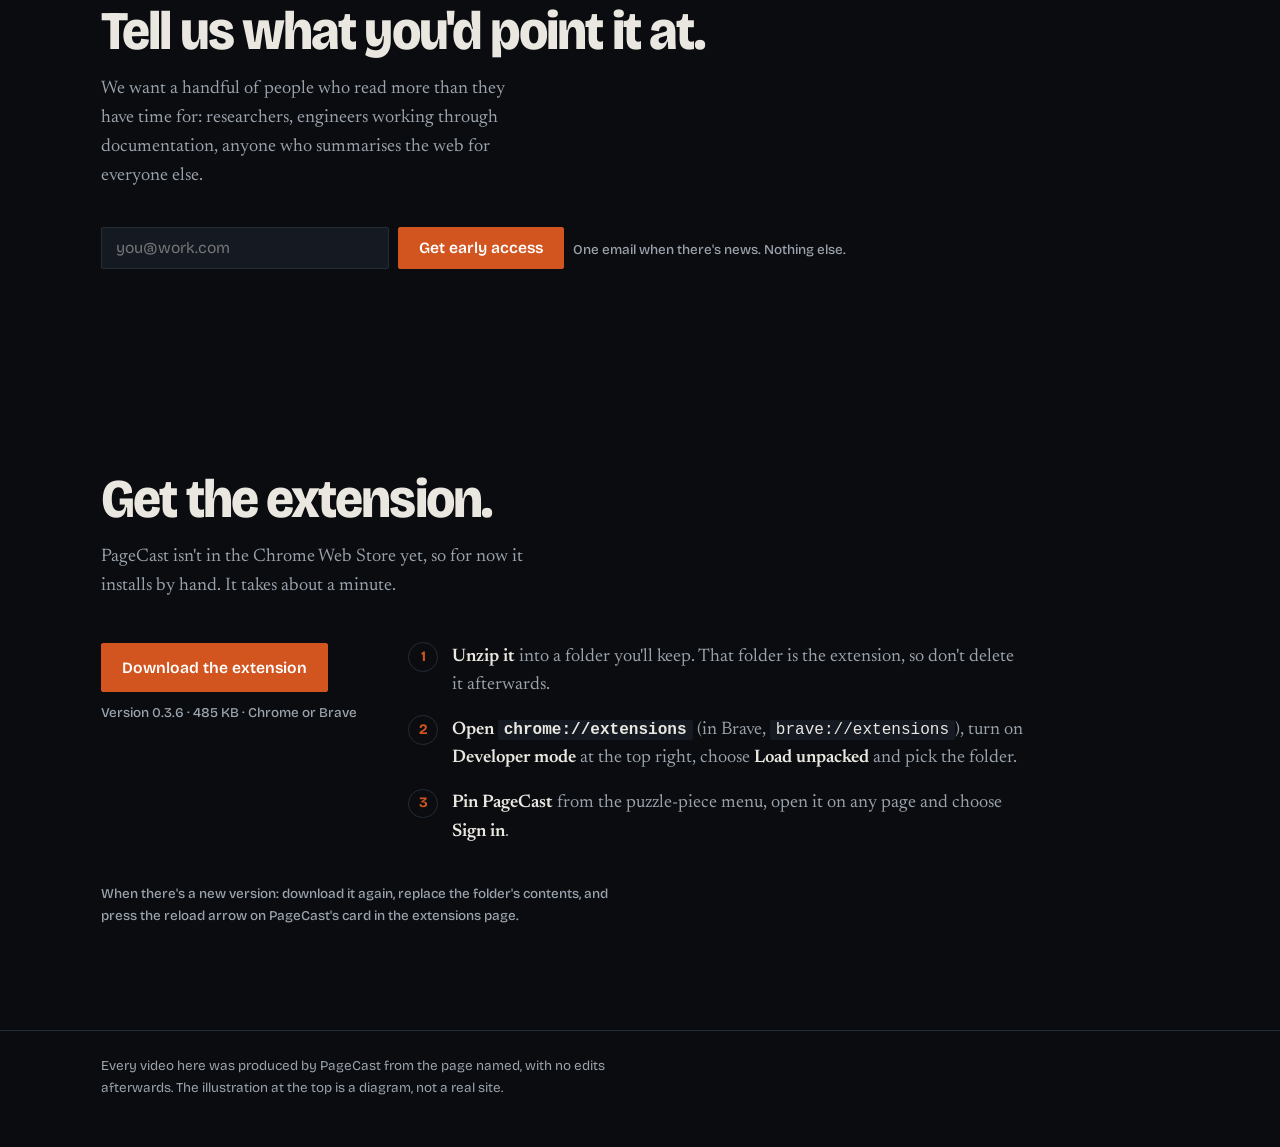
==== commit 9a6cea0e: "Landing page: pricing (Free, Pro, Max) Co-Authored-By: Claude Opus 5.5 <noreply@anthropic.com>" ====
--- a/index.html
+++ b/index.html
@@ -24,6 +24,7 @@
     <a href="#storyboard">Storyboard</a>
     <a href="#voices">Voices</a>
     <a href="#examples">Examples</a>
+    <a href="#pricing">Pricing</a>
     <a href="#install">Install</a>
     <a class="pill" href="#access">Early access</a>
   </nav>
@@ -210,6 +211,47 @@
     </div>
   </section>
 
+  <!-- ══════════════════════════════════ pricing -->
+  <section class="film" id="pricing">
+    <div class="wrap">
+      <h2 class="wide">Free to start. Pay for more minutes.</h2>
+      <p class="lede">A minute is a minute of narration spoken. Playing a video again or exporting it costs nothing, and editing one slide only counts that slide.</p>
+      <div class="plans">
+        <article class="plan">
+          <h3>Free</h3>
+          <p class="price"><b>£0</b></p>
+          <ul>
+            <li><b>15 minutes</b> of video a month</li>
+            <li>Videos up to <b>3 minutes</b></li>
+            <li>Standard voices</li>
+          </ul>
+          <a class="btn" href="#install">Get the extension</a>
+        </article>
+        <article class="plan">
+          <h3>Pro</h3>
+          <p class="price"><b>£8</b><span>a month</span></p>
+          <ul>
+            <li><b>90 minutes</b> of video a month</li>
+            <li>Videos up to <b>5 minutes</b></li>
+            <li>Standard voices</li>
+          </ul>
+          <a class="btn" href="#install">Upgrade in the extension</a>
+        </article>
+        <article class="plan best">
+          <h3>Max <span class="tag">Premium voices</span></h3>
+          <p class="price"><b>£20</b><span>a month</span></p>
+          <ul>
+            <li><b>240 minutes</b> of video a month</li>
+            <li>Videos up to <b>10 minutes</b></li>
+            <li>Standard and <a href="#voices">premium voices</a></li>
+          </ul>
+          <a class="btn primary" href="#install">Upgrade in the extension</a>
+        </article>
+      </div>
+      <p class="note plans-note">Prices include VAT. Billed monthly through Stripe; cancel any time and keep your plan until the month you've paid for ends. Minutes start again on the 1st of each month.</p>
+    </div>
+  </section>
+
   <!-- ══════════════════════════════════ how it runs -->
   <section class="film" id="runs">
     <div class="wrap split">
--- a/styles.css
+++ b/styles.css
@@ -258,6 +258,26 @@
 .gallery figcaption b { font-weight: 600; }
 .gallery figcaption span { color: var(--bone-soft); font-variant-numeric: tabular-nums; }
 
+/* ── pricing ──────────────────────────────────────────────── */
+.plans { display: grid; grid-template-columns: repeat(3, minmax(0, 1fr)); gap: clamp(1rem, 2.4vw, 1.6rem); margin-top: clamp(2rem, 4vw, 3rem); }
+@media (max-width: 860px) { .plans { grid-template-columns: 1fr; } }
+.plan { display: flex; flex-direction: column; gap: .9rem; min-width: 0; padding: clamp(1.3rem, 2.6vw, 1.8rem); background: var(--film-soft); border: 1px solid var(--film-rule); border-radius: 6px; }
+.plan.best { border-color: var(--ember); box-shadow: 0 0 0 1px var(--ember); }
+.plan h3 { margin: 0; font-family: var(--sans); display: flex; align-items: center; justify-content: space-between; gap: .6rem; flex-wrap: wrap; font-size: 1.35rem; font-weight: 800; letter-spacing: -.02em; color: var(--bone); }
+.plan .tag { font-family: var(--sans); font-size: .72rem; font-weight: 700; letter-spacing: .06em; text-transform: uppercase; color: var(--ember); border: 1px solid var(--ember); border-radius: 999px; padding: .18rem .6rem; }
+.plan .price { margin: 0; display: flex; align-items: baseline; gap: .45rem; color: var(--bone); }
+.plan .price b { font-family: var(--sans); font-size: 2.6rem; font-weight: 800; letter-spacing: -.03em; line-height: 1; font-variant-numeric: tabular-nums; }
+.plan .price span { color: var(--bone-soft); font-size: .95rem; }
+.plan ul { margin: 0; padding: 0; list-style: none; display: grid; gap: .55rem; color: var(--bone-soft); font-size: .98rem; flex: 1; }
+.plan li { padding-left: 1.4rem; position: relative; }
+.plan li::before { content: ''; position: absolute; left: 0; top: .5em; width: .55rem; height: .3rem; border-left: 2px solid var(--ember); border-bottom: 2px solid var(--ember); transform: rotate(-45deg); }
+.plan li b { color: var(--bone); font-weight: 600; }
+.plan li a { color: var(--bone); text-underline-offset: 3px; }
+.plan .btn { text-align: center; text-decoration: none; margin-top: .3rem; }
+.film .plan .btn:not(.primary) { border-color: var(--film-rule); color: var(--bone); }
+.film .plan .btn:not(.primary):hover { border-color: var(--bone); }
+.plans-note { font-family: var(--sans); font-size: .86rem; color: var(--bone-soft); margin: clamp(1.4rem, 3vw, 2rem) 0 0; max-width: 70ch; }
+
 /* ── install ──────────────────────────────────────────────── */
 .skip { margin: .95rem 0 0; font-family: var(--sans); font-size: .9rem; font-weight: 500; color: var(--ink-soft); }
 .skip a { color: var(--ember); font-weight: 700; text-underline-offset: 3px; }
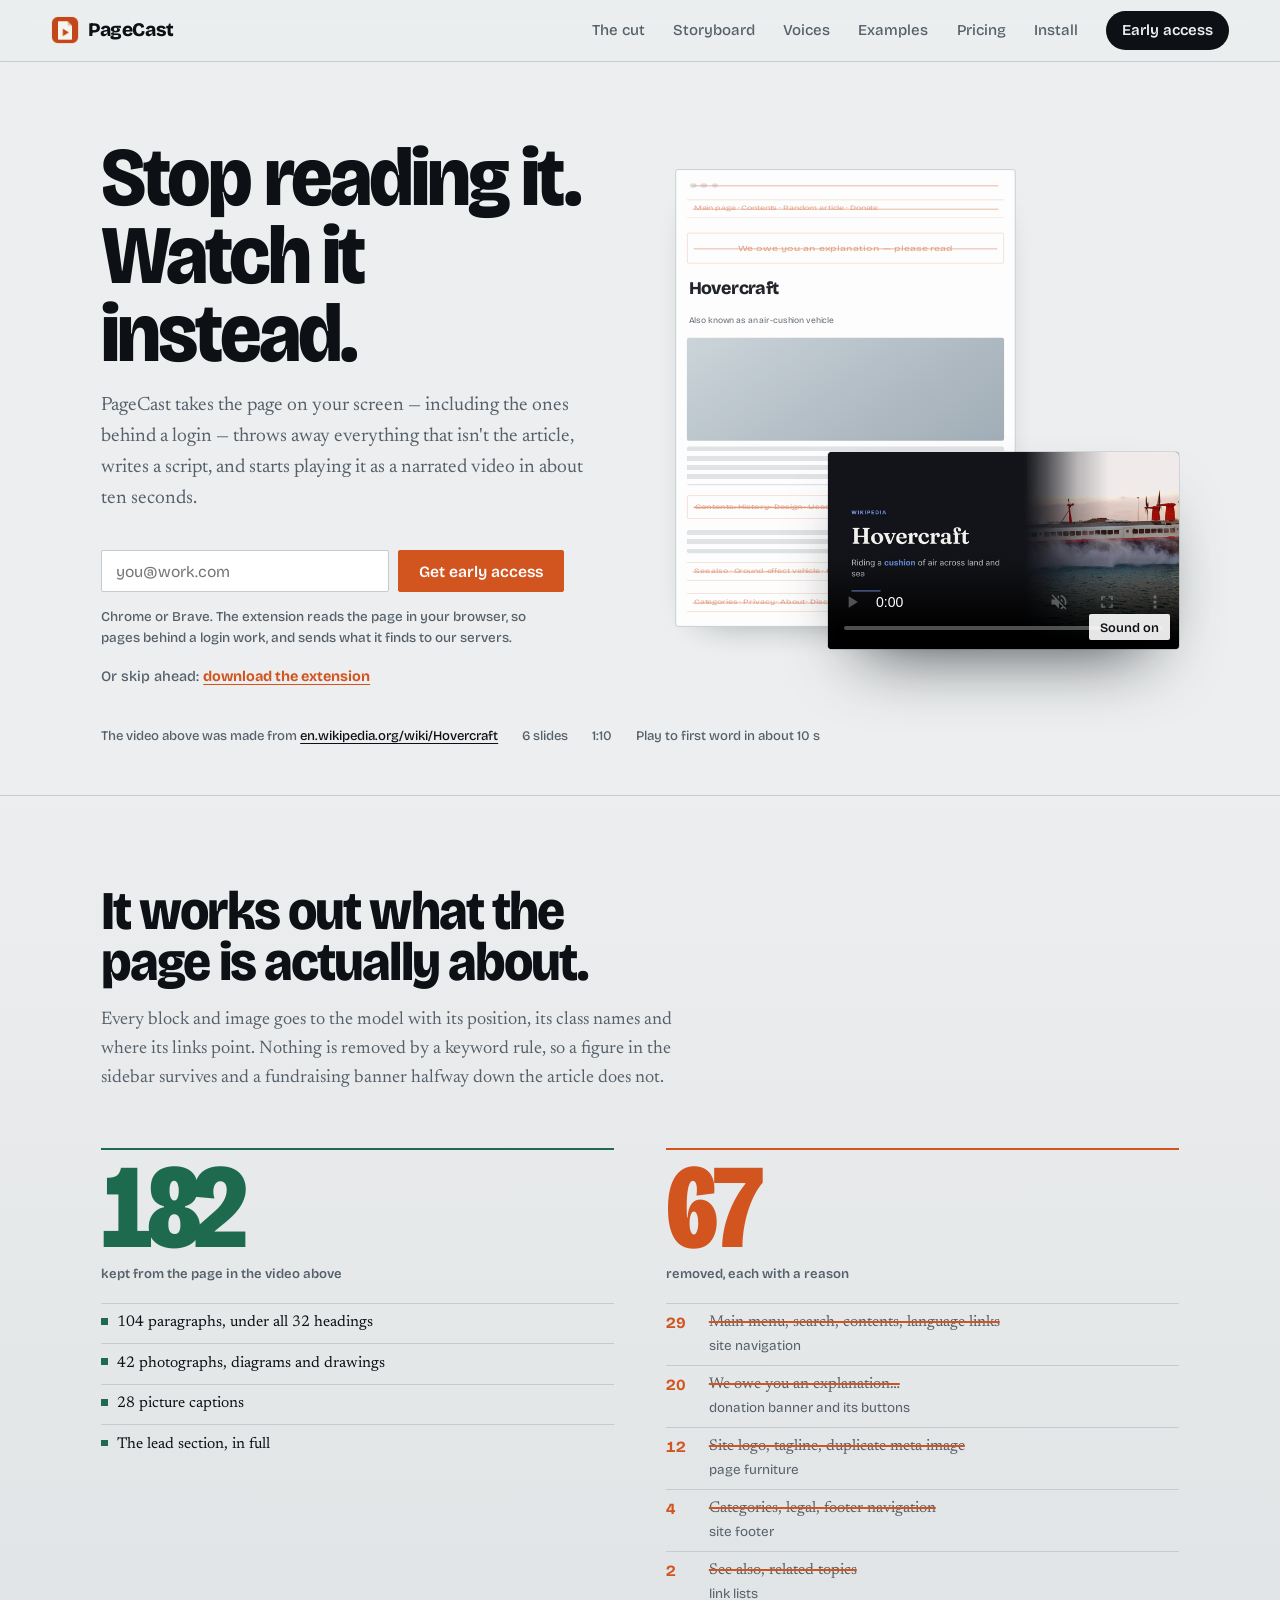
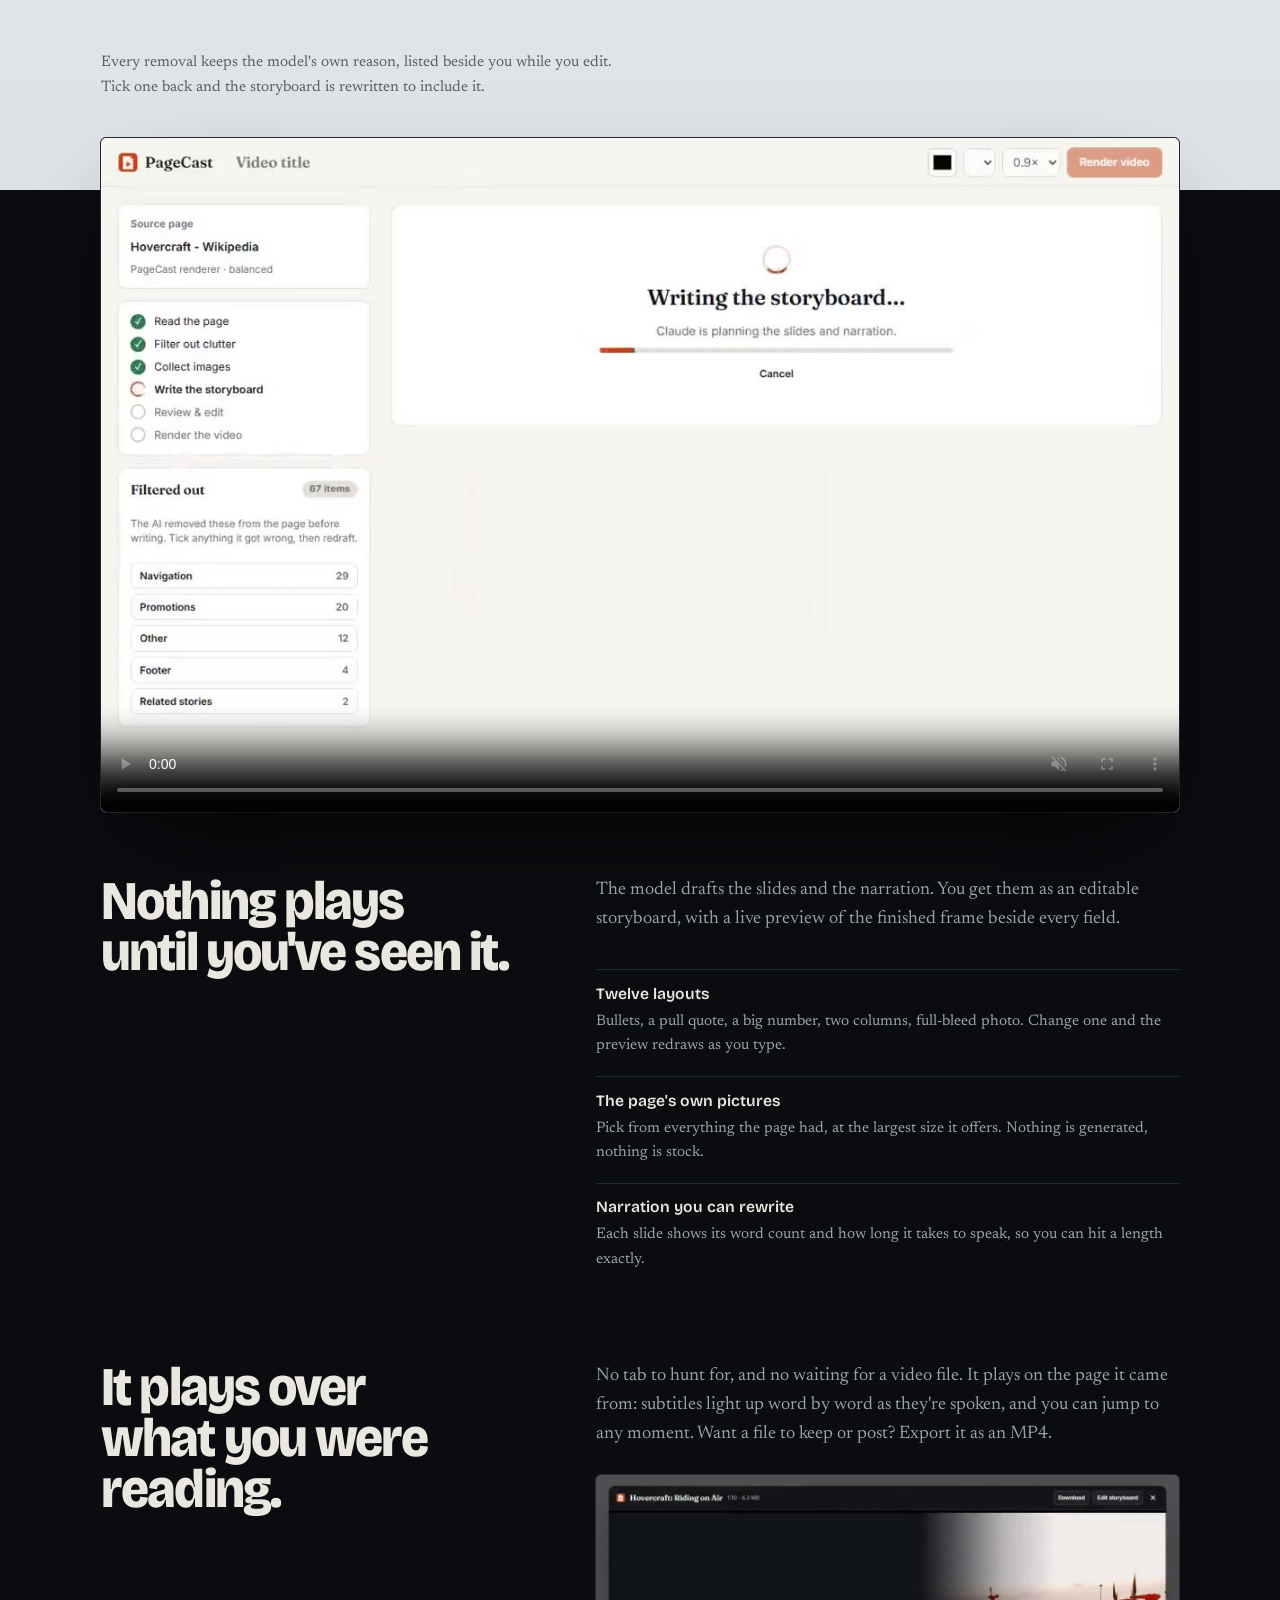
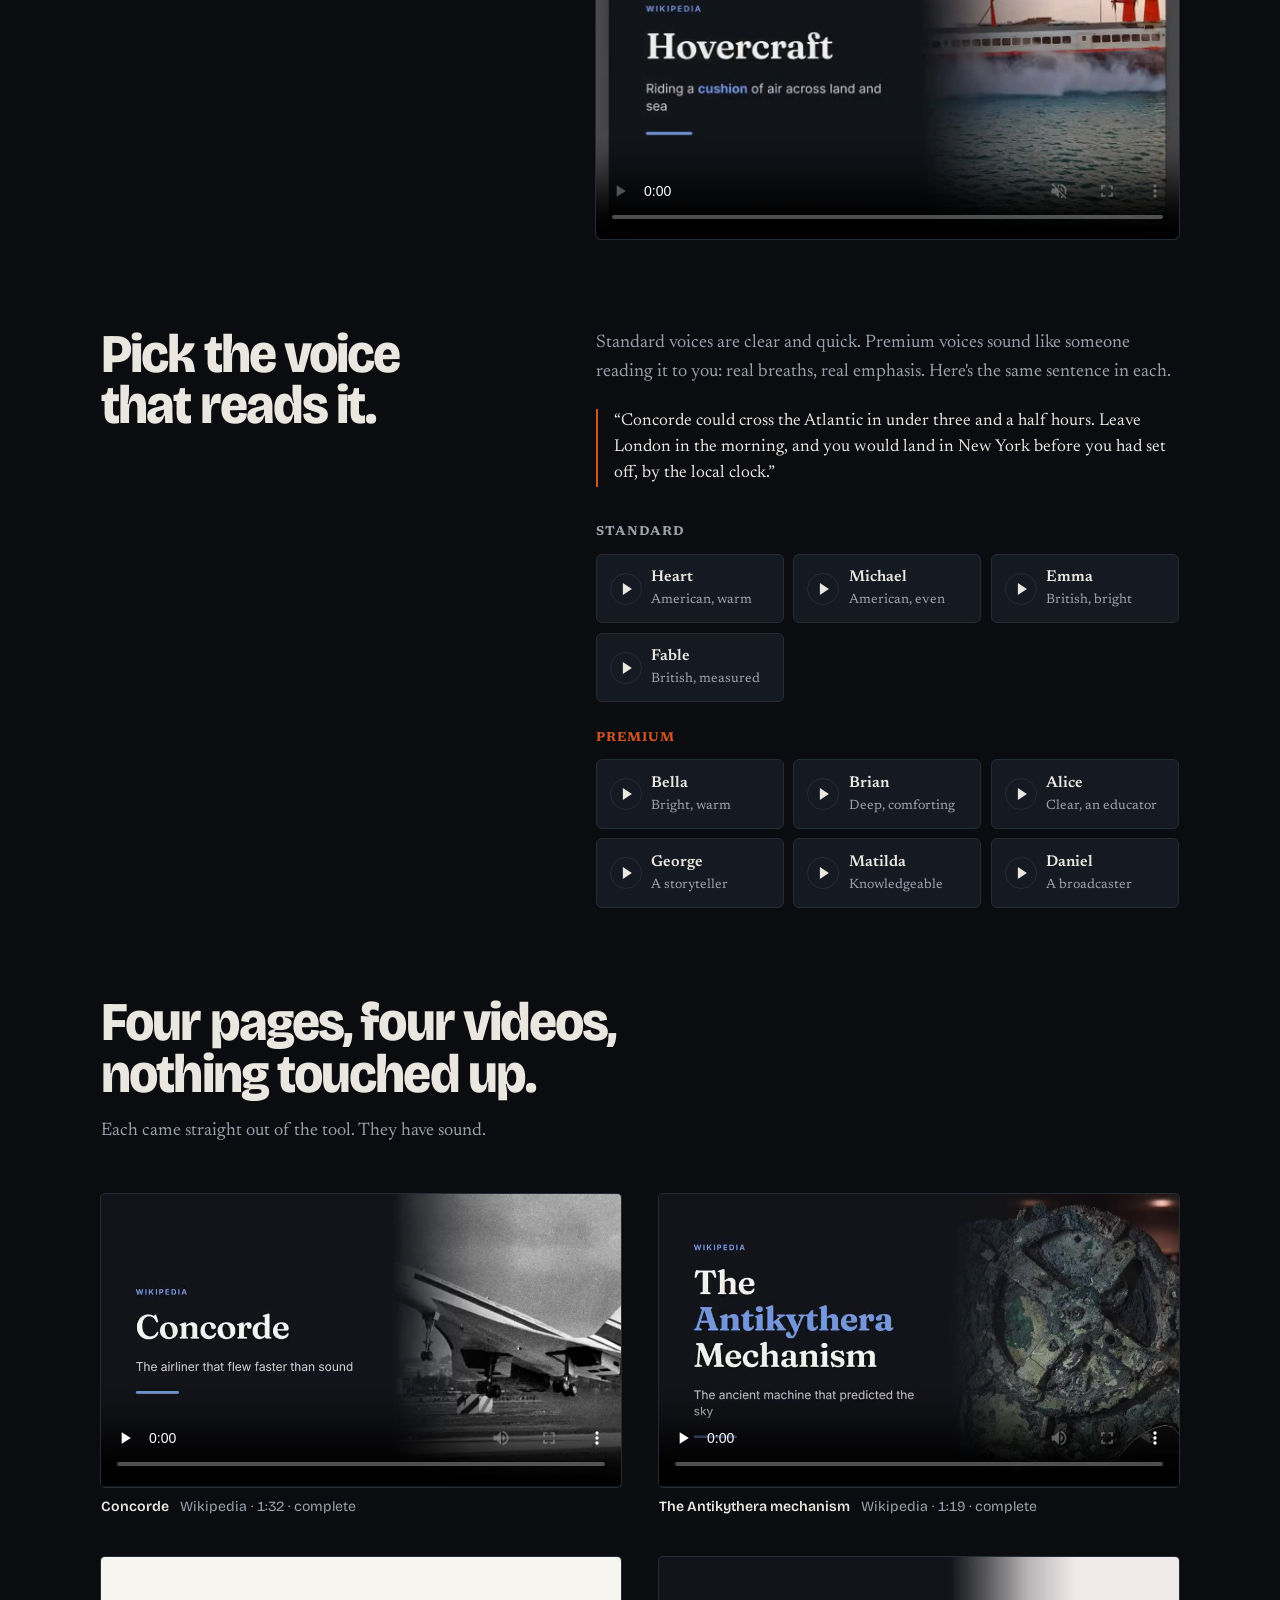
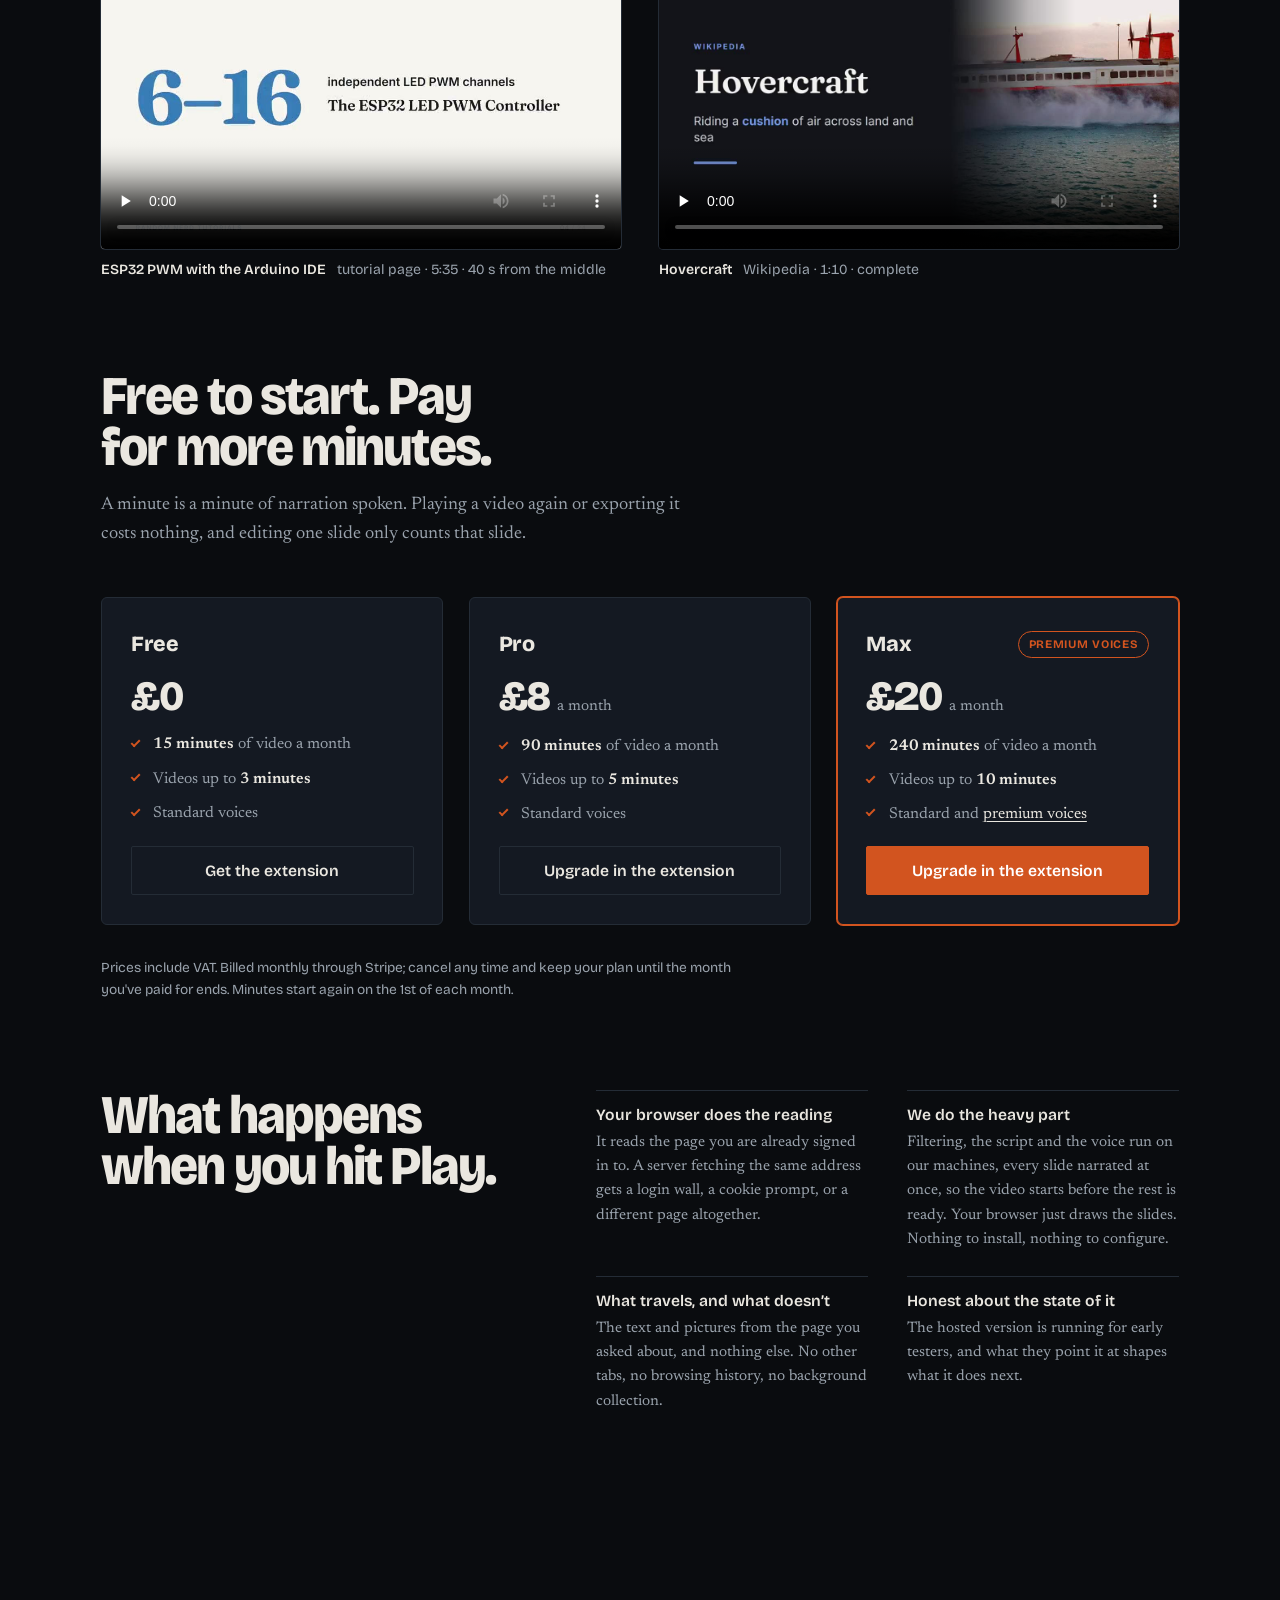
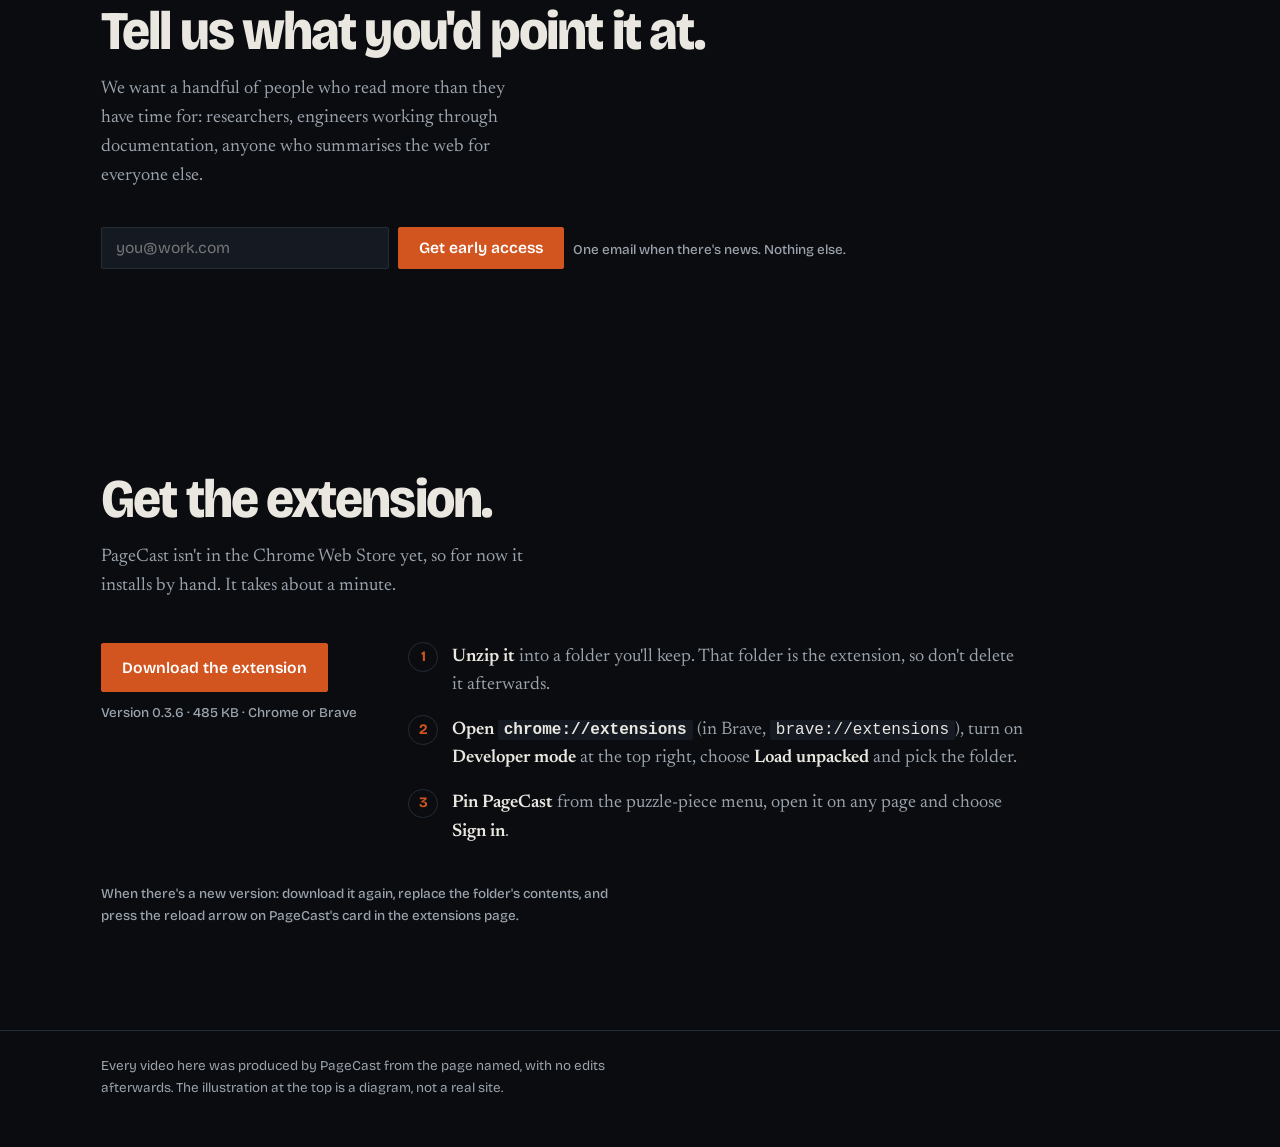
==== commit ae69c01d: "Landing page: version the stylesheet and script so a new page never gets an old one Co-Authored-By: " ====
--- a/index.html
+++ b/index.html
@@ -13,7 +13,7 @@
 <link rel="preconnect" href="https://fonts.googleapis.com">
 <link rel="preconnect" href="https://fonts.gstatic.com" crossorigin>
 <link href="https://fonts.googleapis.com/css2?family=Bricolage+Grotesque:opsz,wdth,wght@12..96,75..100,400..800&family=Newsreader:ital,opsz,wght@0,6..72,400..600;1,6..72,400&display=swap" rel="stylesheet">
-<link rel="stylesheet" href="styles.css">
+<link rel="stylesheet" href="styles.css?v=202610022329">
 </head>
 <body>
 
@@ -308,6 +308,6 @@
   </div>
 </footer>
 
-<script src="site.js"></script>
+<script src="site.js?v=202610022329"></script>
 </body>
 </html>
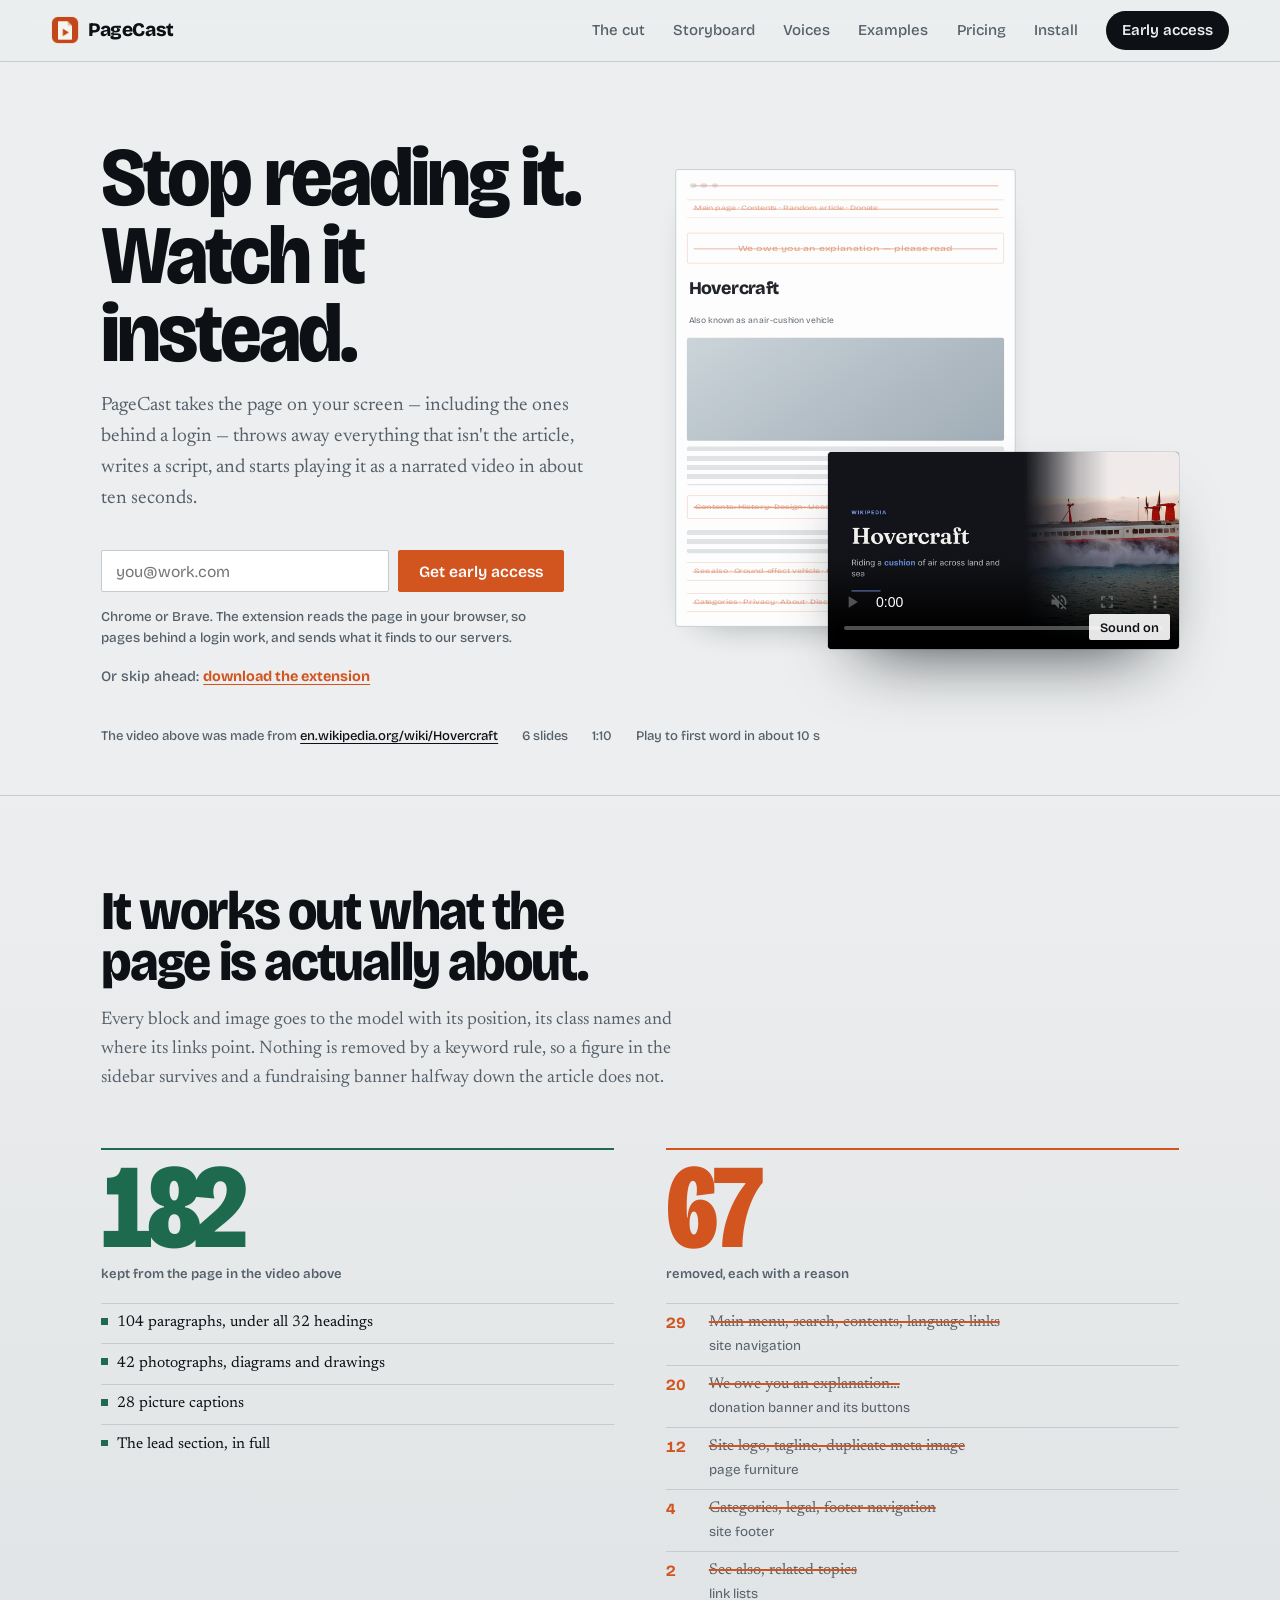
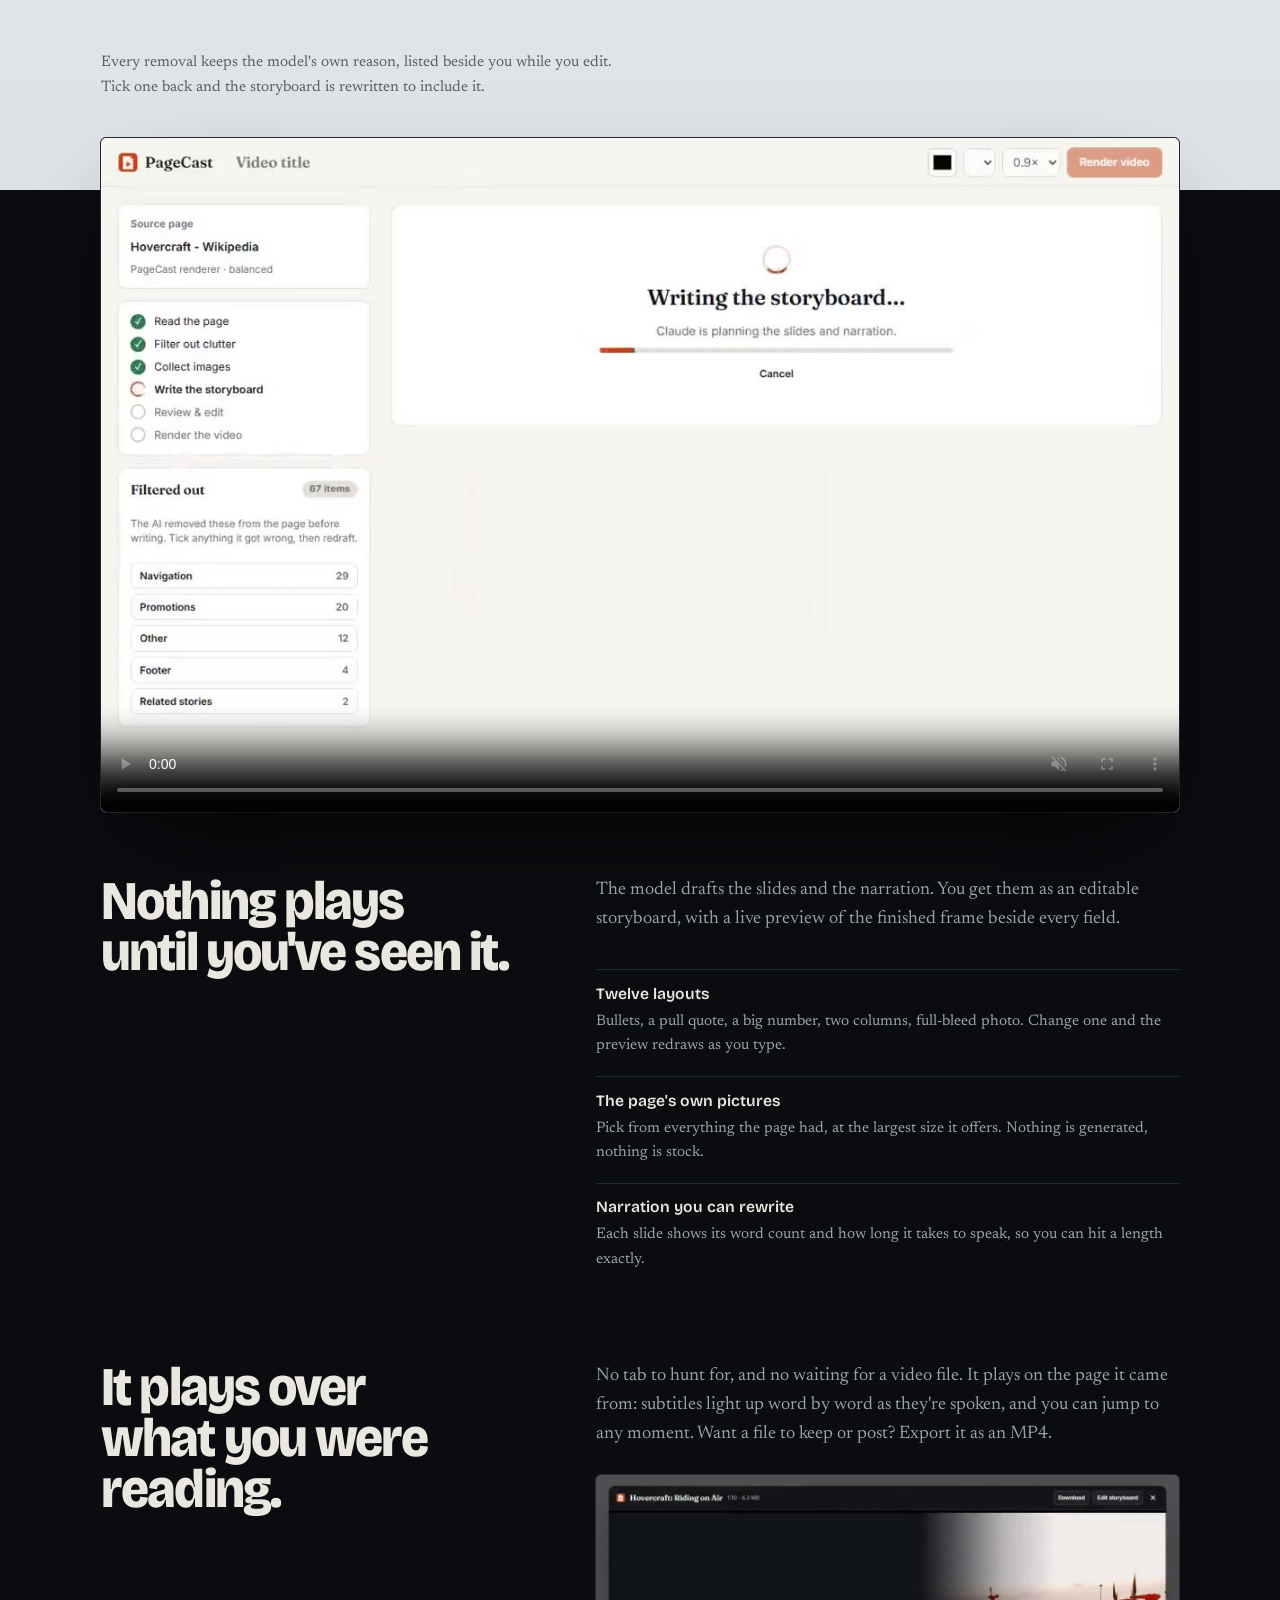
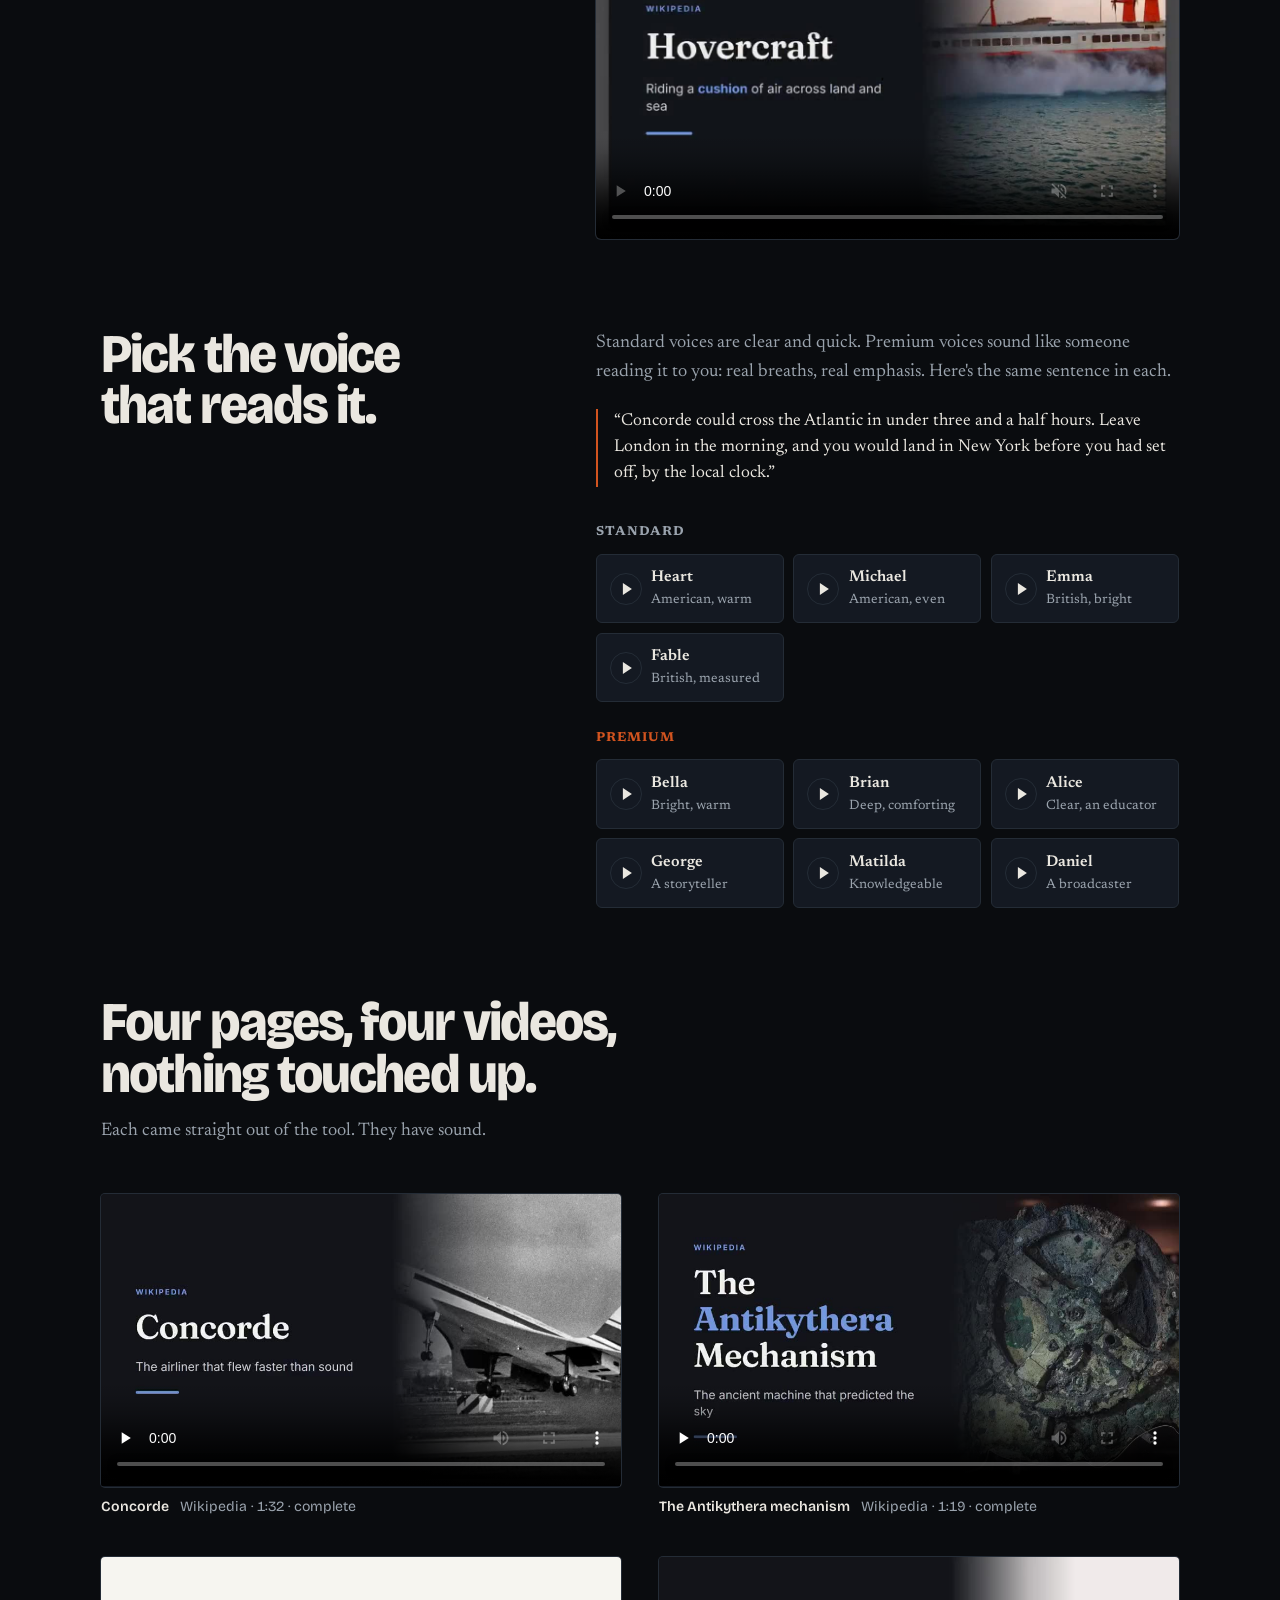
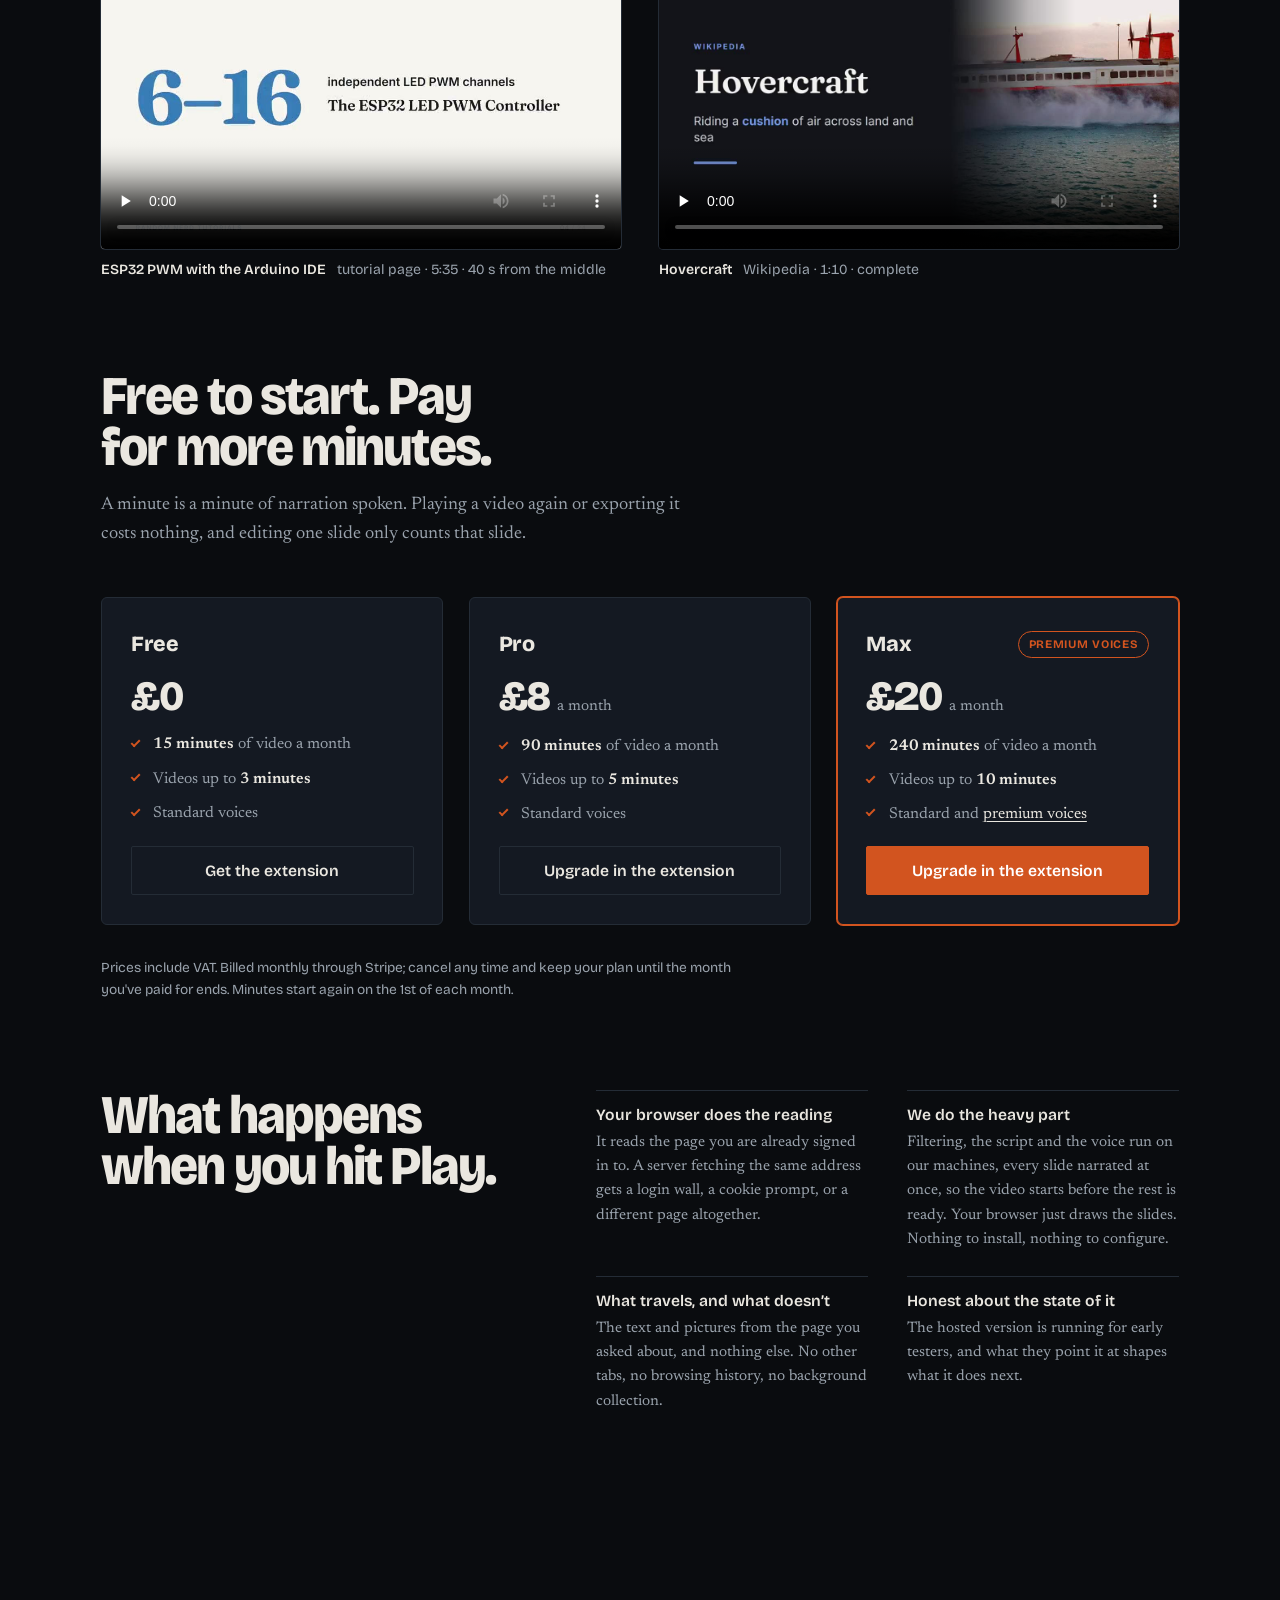
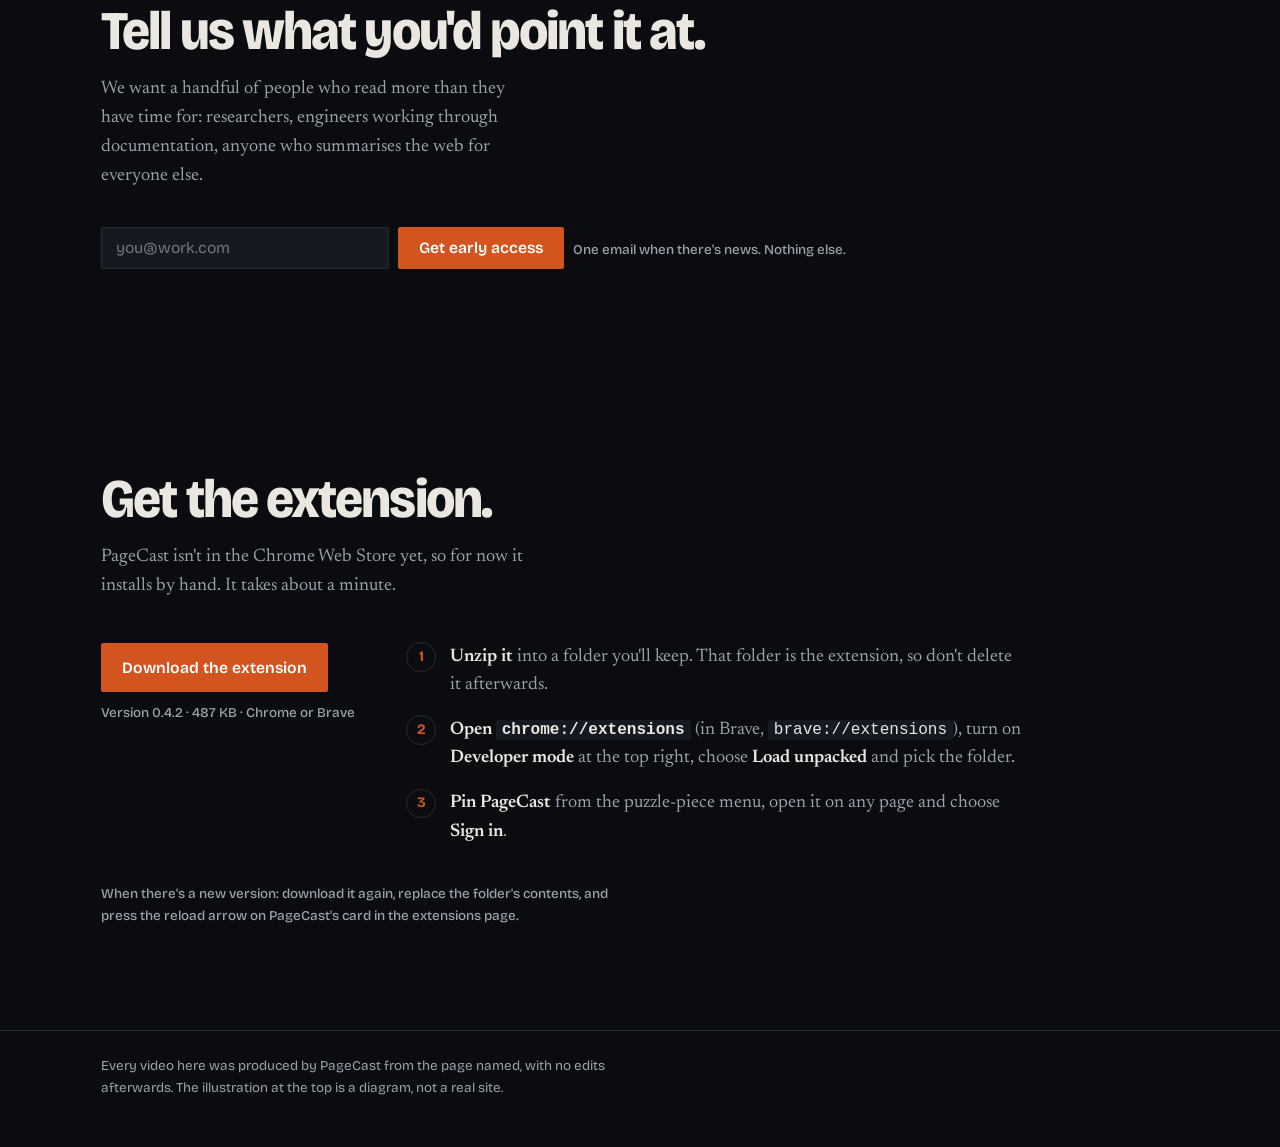
==== commit f1f0ff92: "Move landing site to pagecast.santriq.com; extension 0.4.2 zip Co-Authored-By: Claude Opus 5.5 <nore" ====
--- a/index.html
+++ b/index.html
@@ -289,7 +289,7 @@
       <div class="install-grid">
         <div class="download">
           <a class="btn primary" href="download/pagecast-extension.zip" download>Download the extension</a>
-          <p class="note">Version 0.3.6 · 485 KB · Chrome or Brave</p>
+          <p class="note">Version 0.4.2 · 487 KB · Chrome or Brave</p>
         </div>
         <ol class="steps">
           <li><b>Unzip it</b> into a folder you'll keep. That folder is the extension, so don't delete it afterwards.</li>
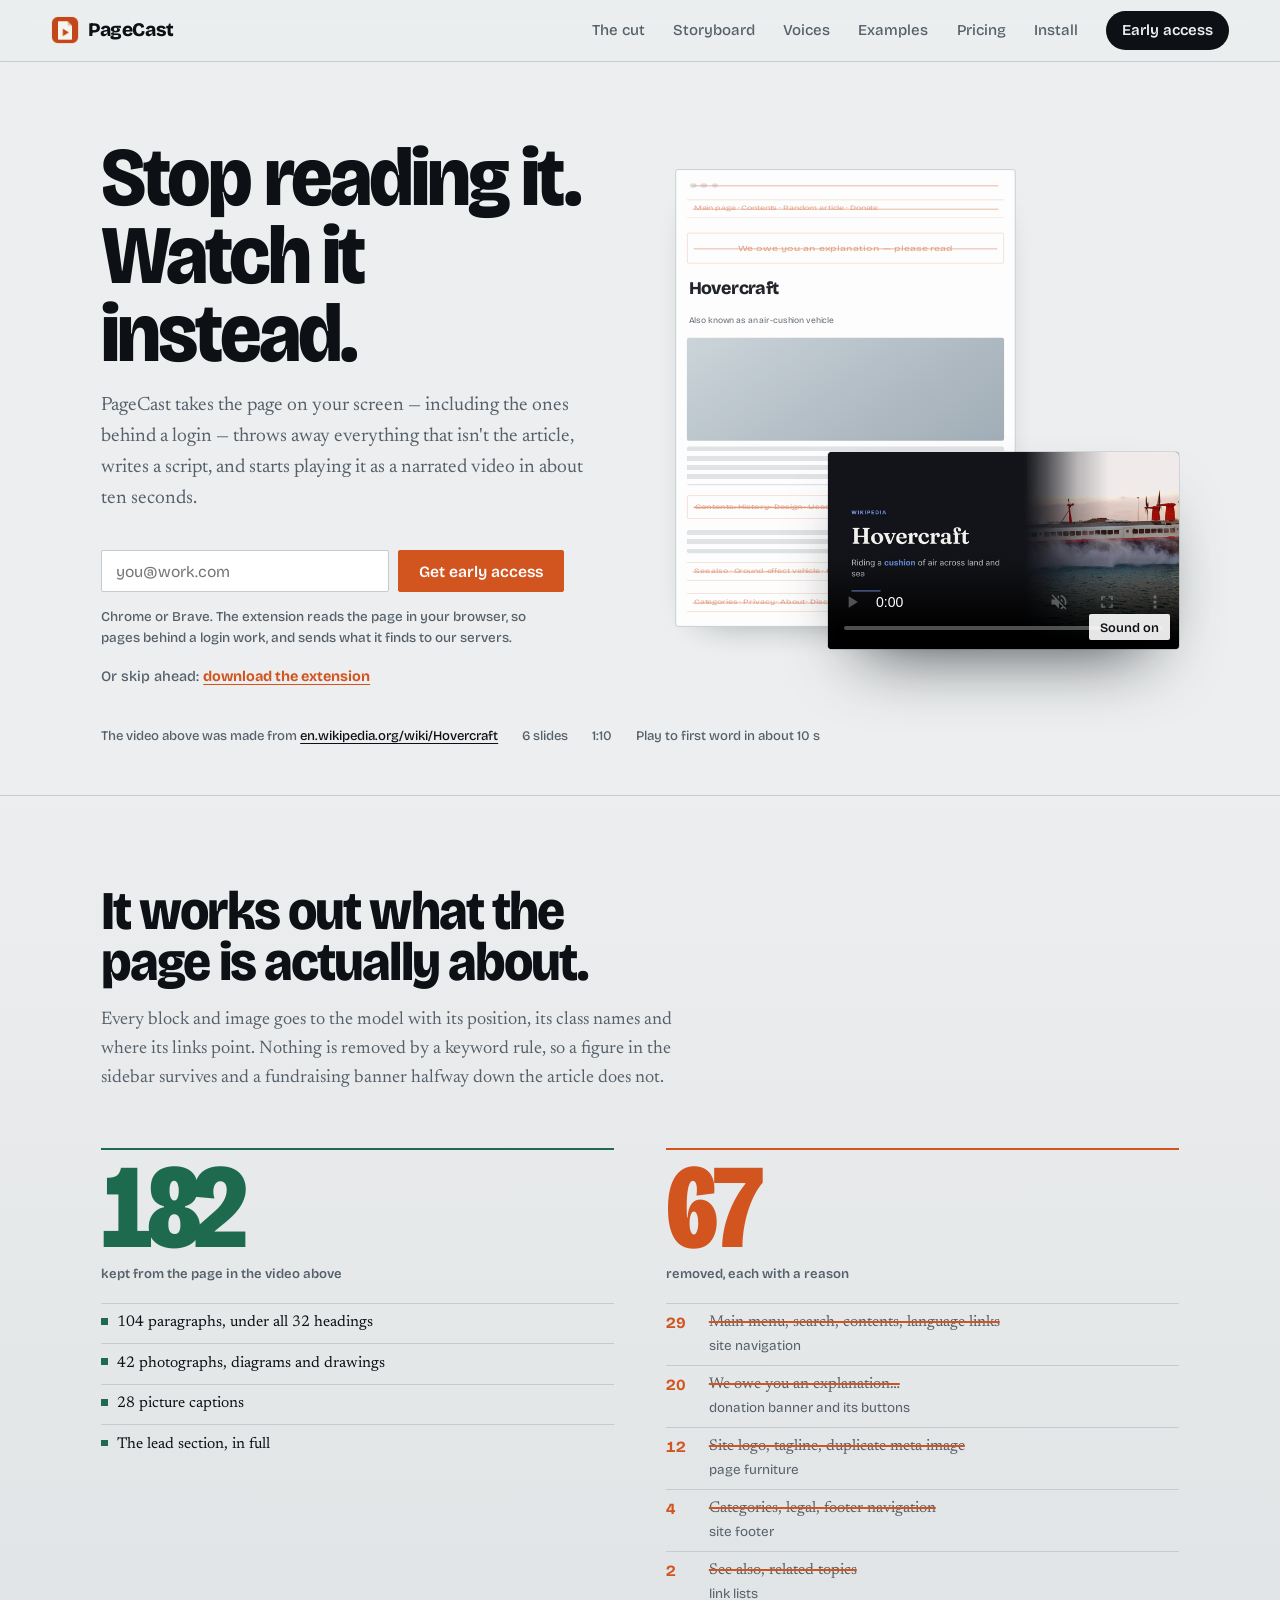
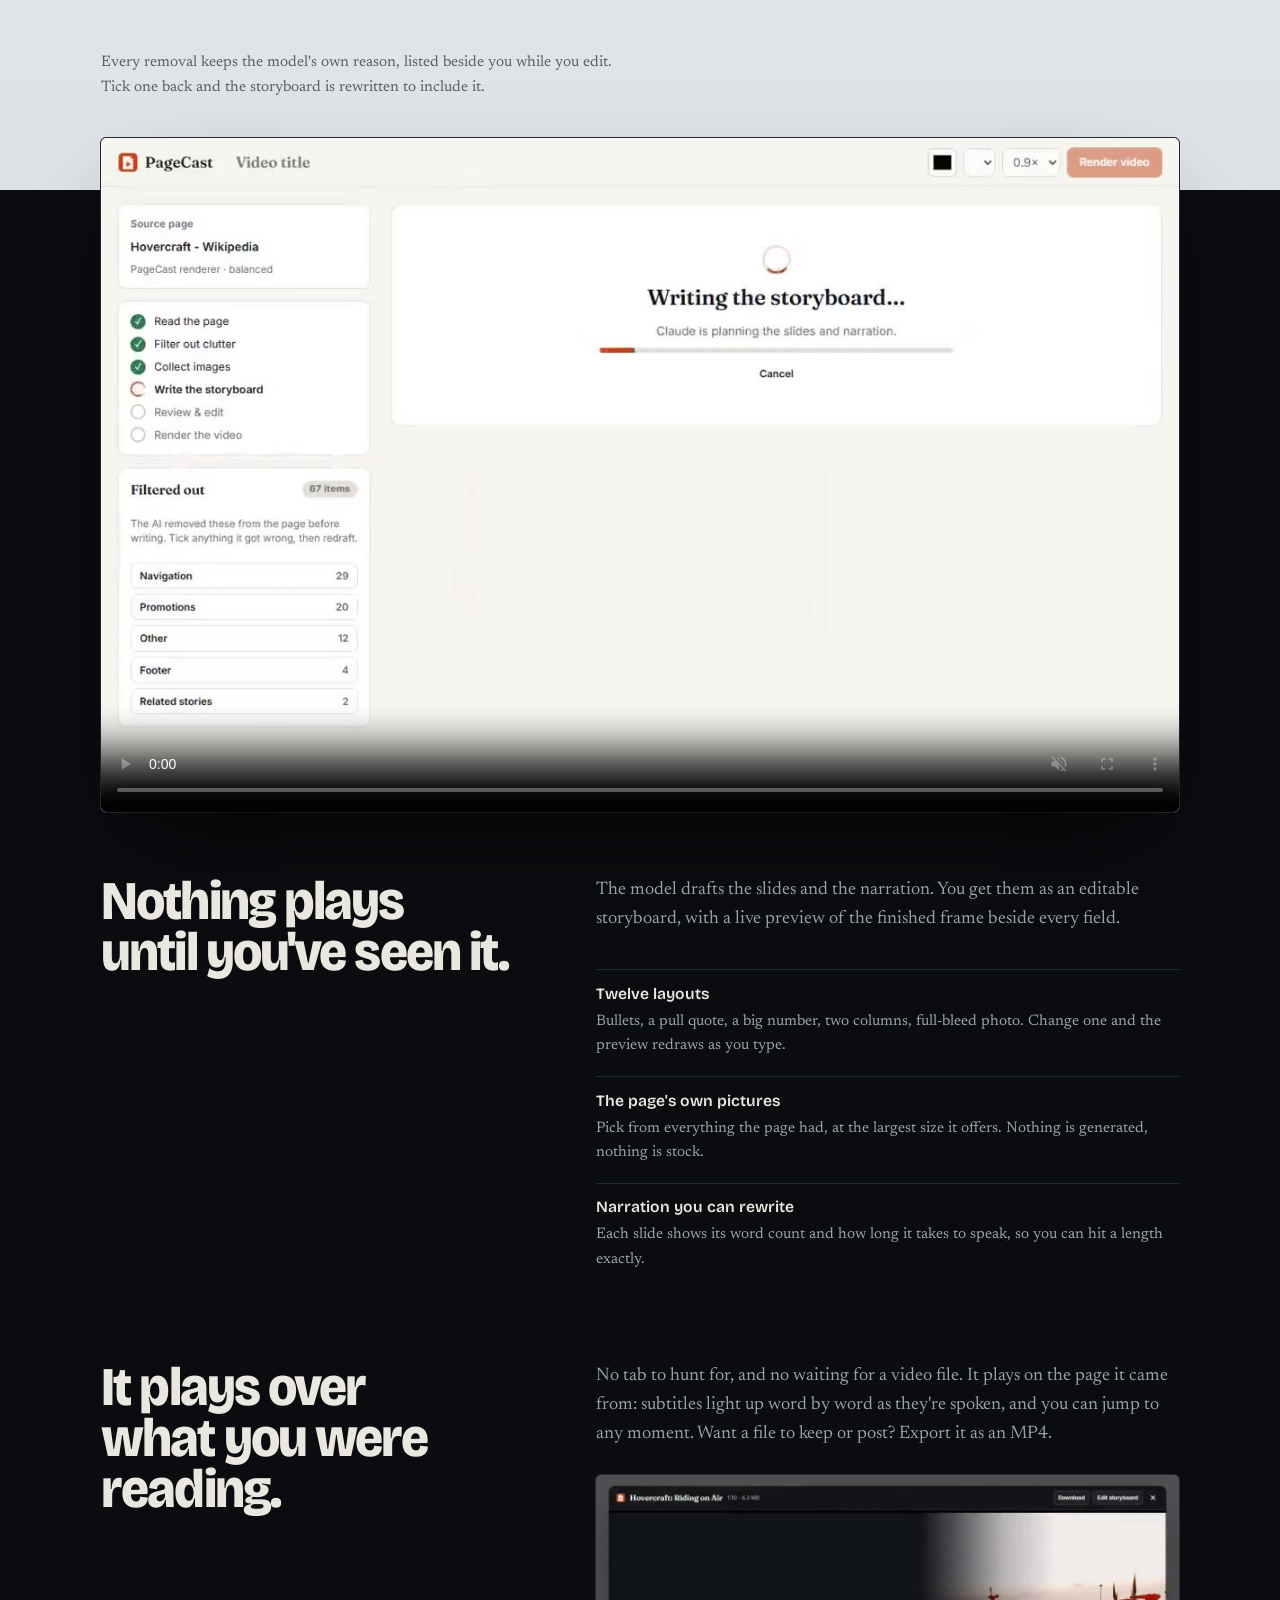
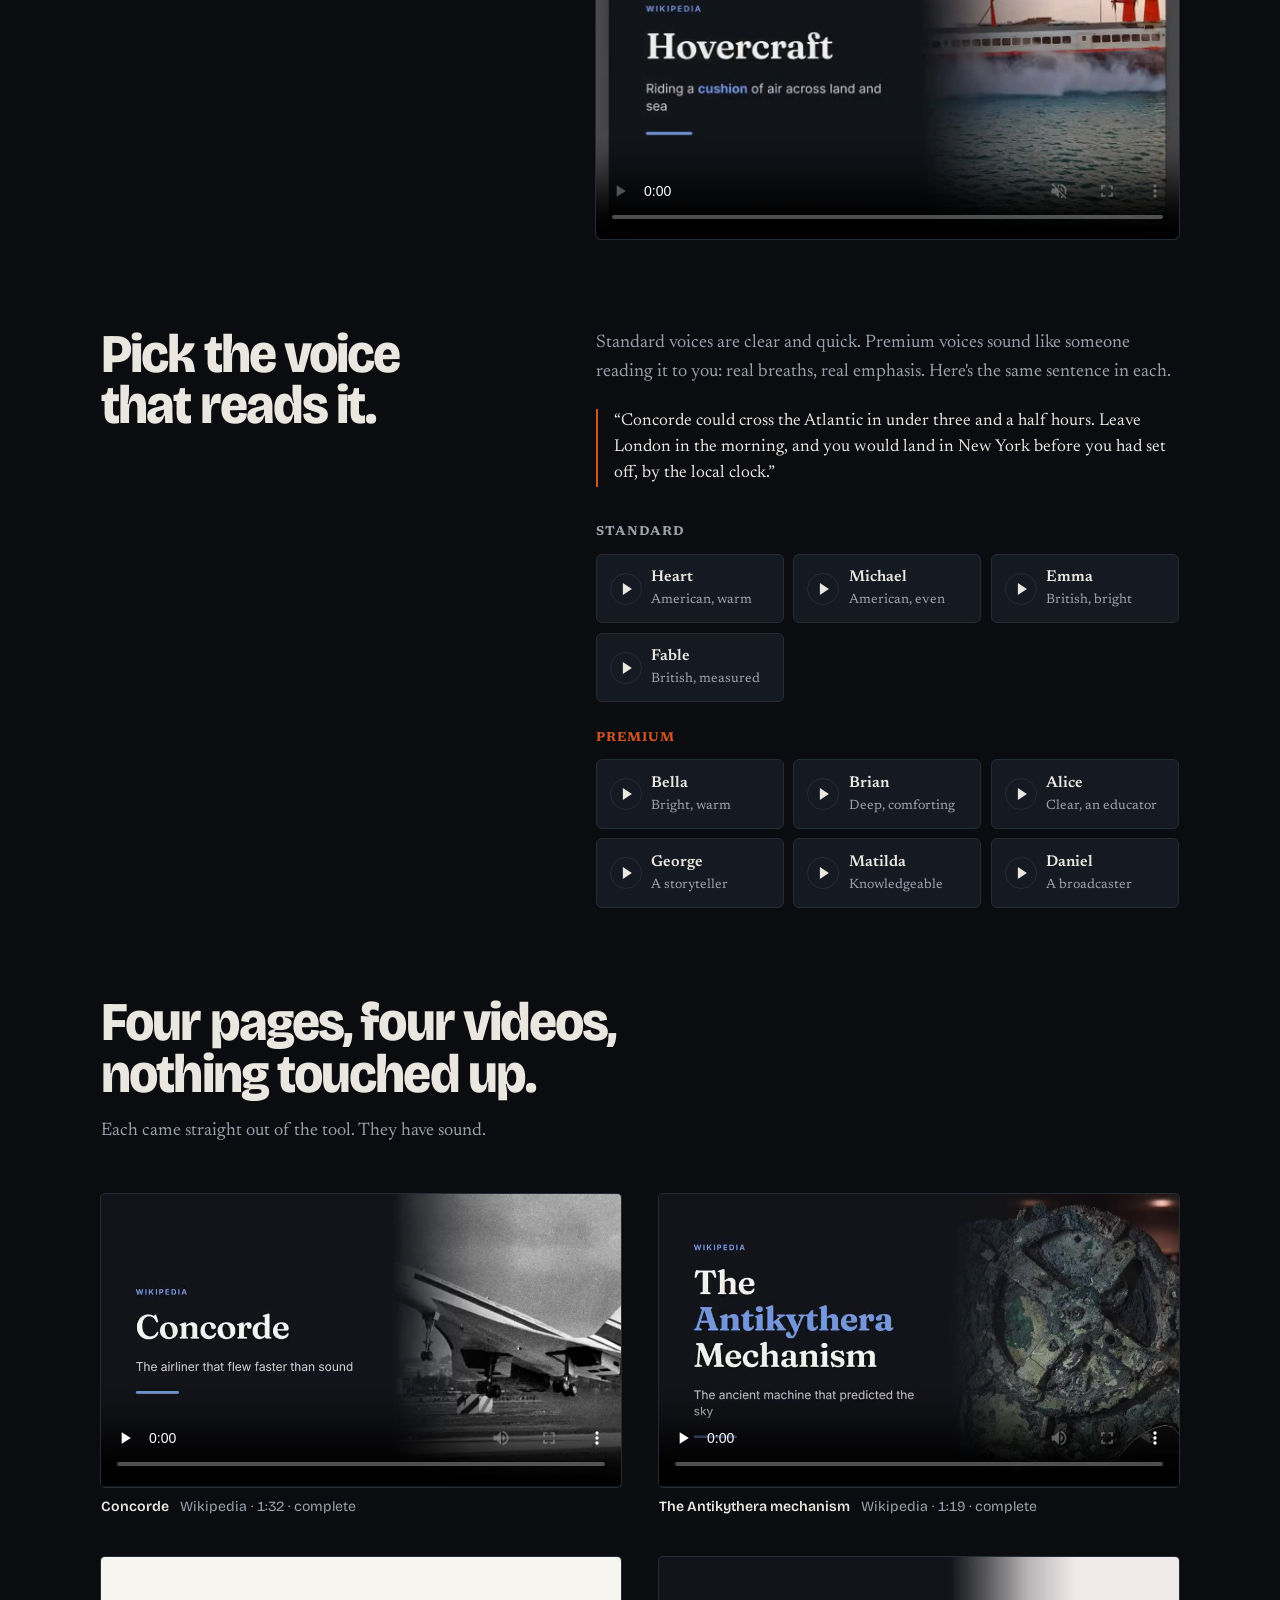
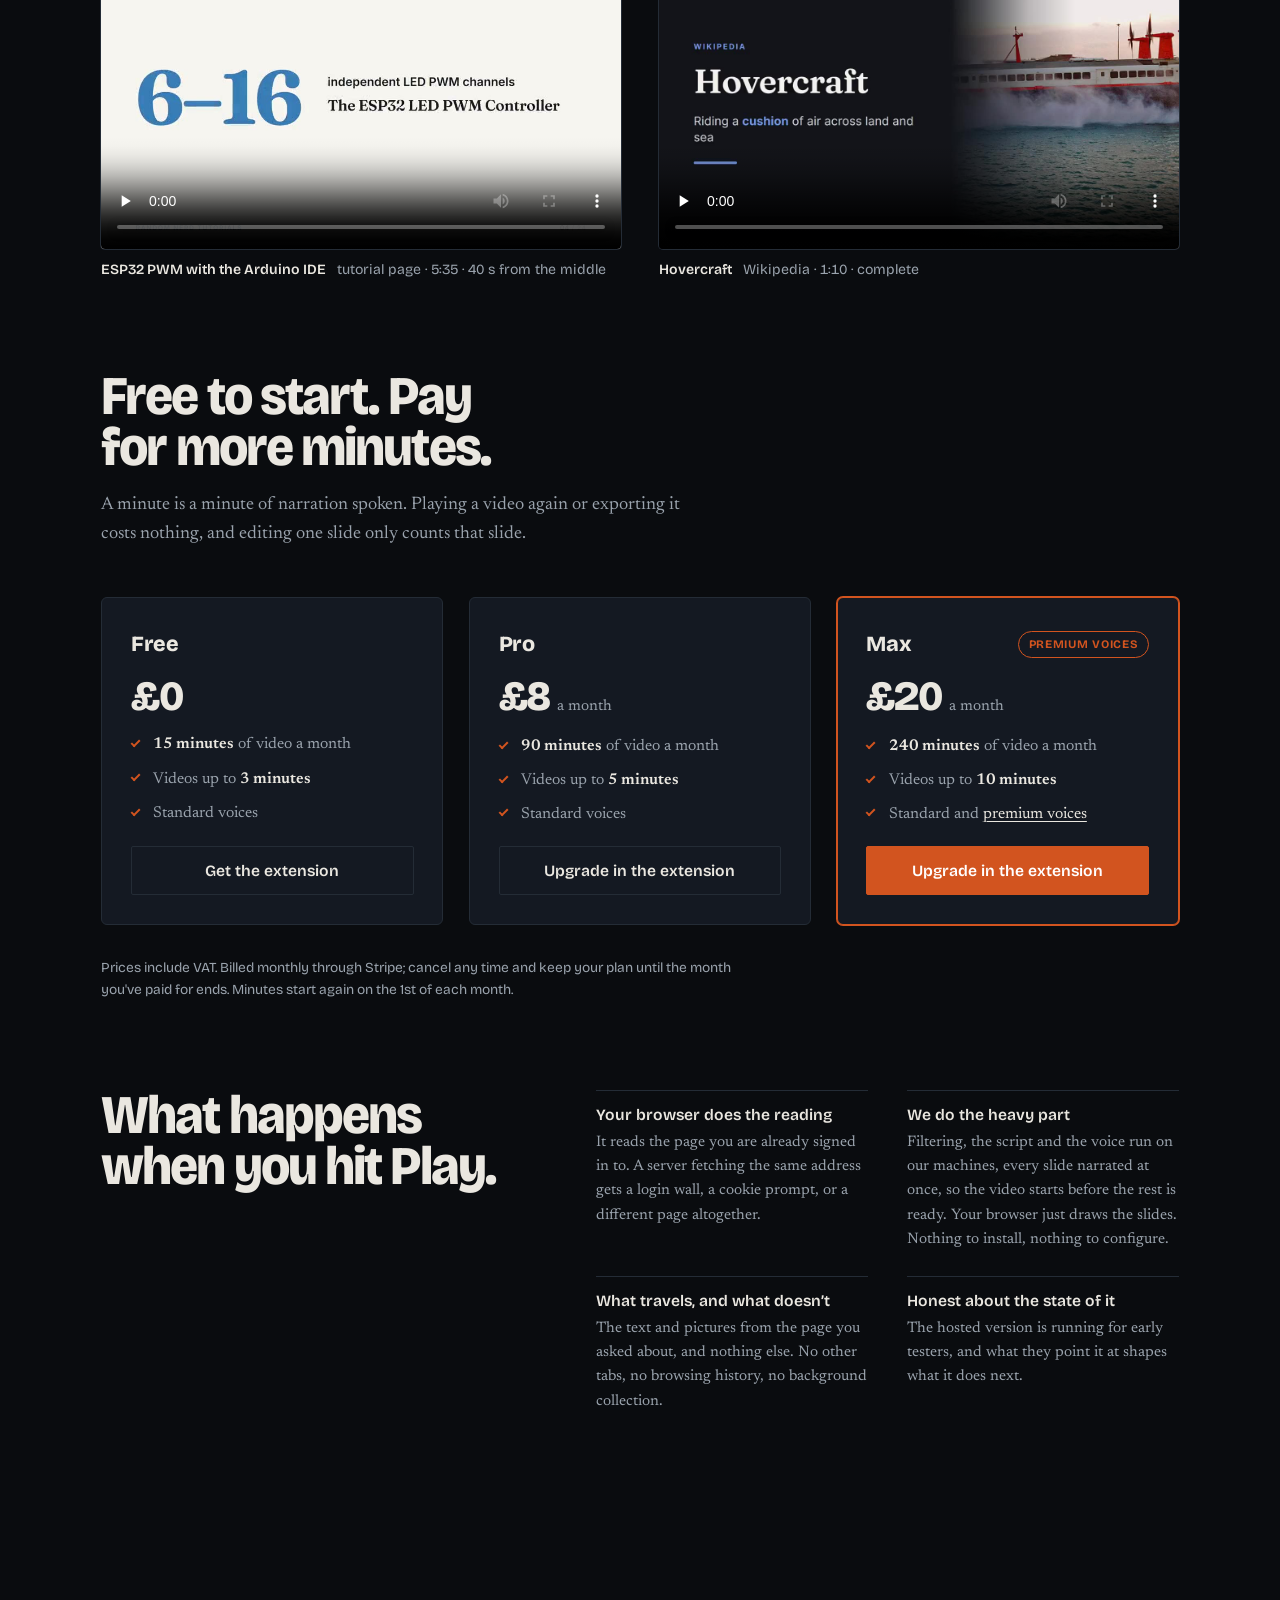
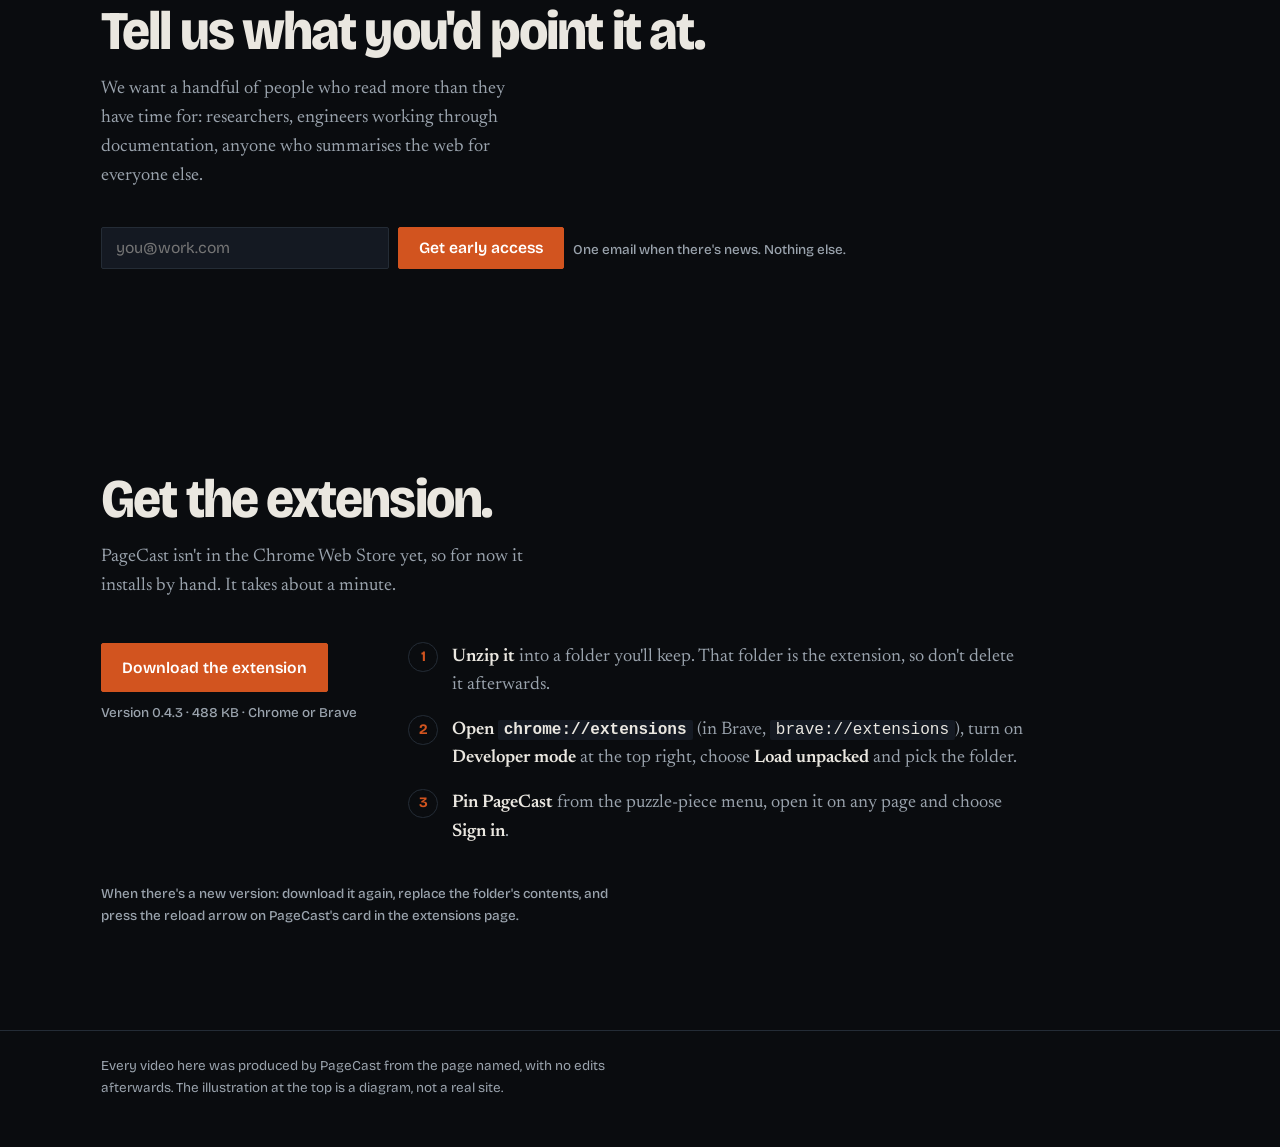
==== commit 3a1095eb: "Download: PageCast extension 0.4.3 Co-Authored-By: Claude Opus 5.5 <noreply@anthropic.com>" ====
--- a/index.html
+++ b/index.html
@@ -289,7 +289,7 @@
       <div class="install-grid">
         <div class="download">
           <a class="btn primary" href="download/pagecast-extension.zip" download>Download the extension</a>
-          <p class="note">Version 0.4.2 · 487 KB · Chrome or Brave</p>
+          <p class="note">Version 0.4.3 · 488 KB · Chrome or Brave</p>
         </div>
         <ol class="steps">
           <li><b>Unzip it</b> into a folder you'll keep. That folder is the extension, so don't delete it afterwards.</li>
